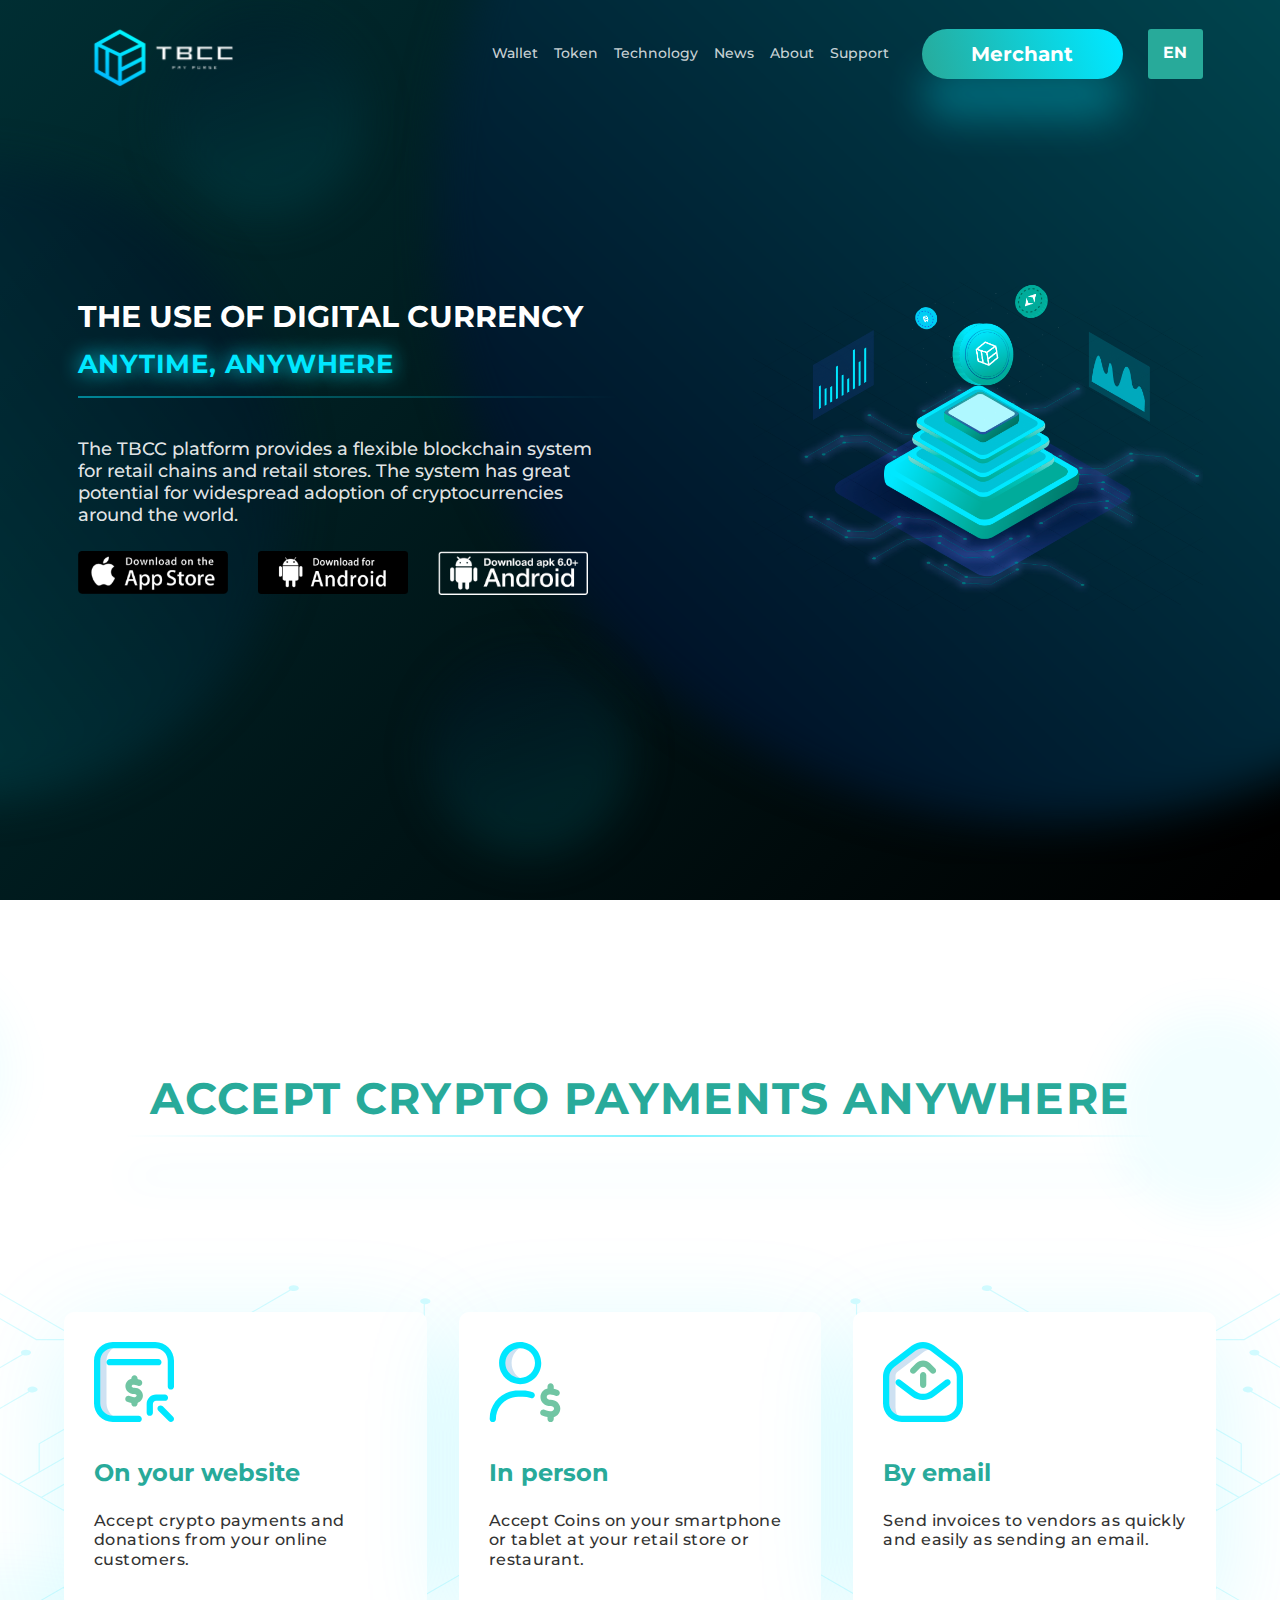
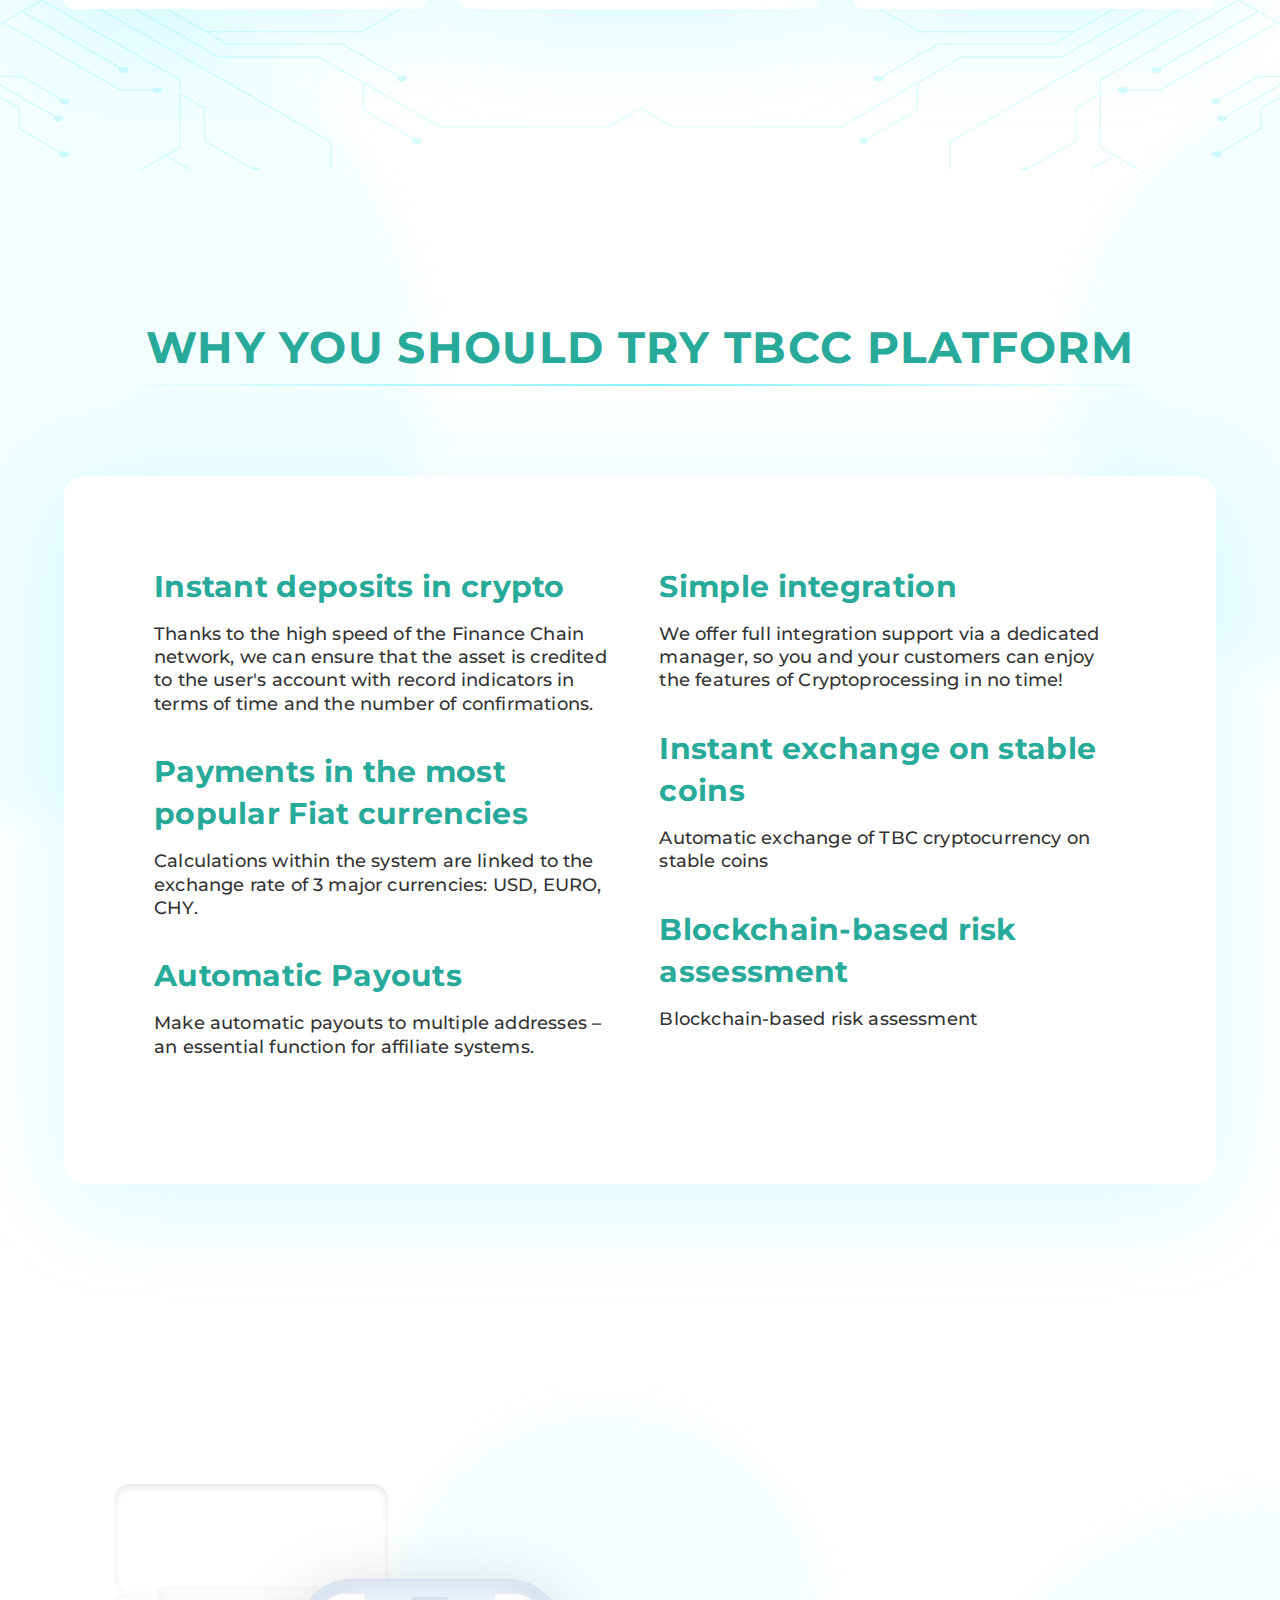
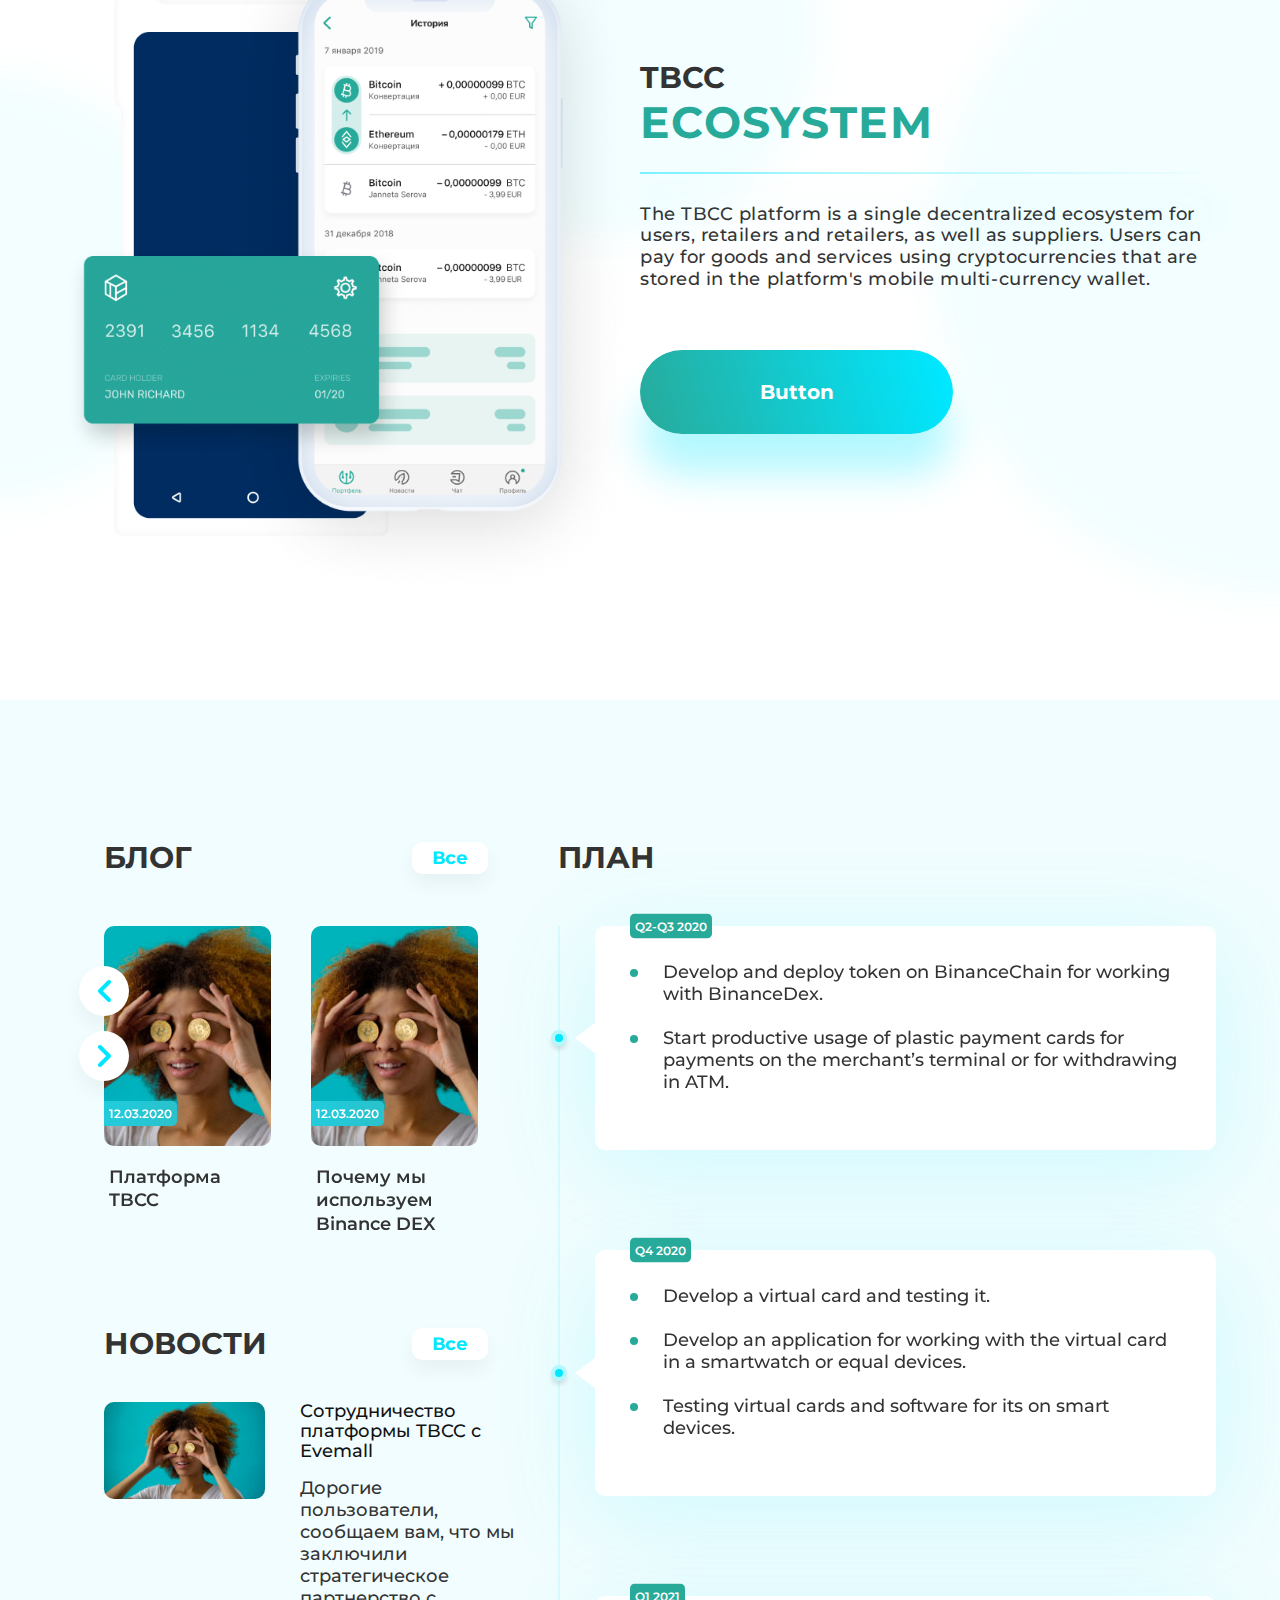
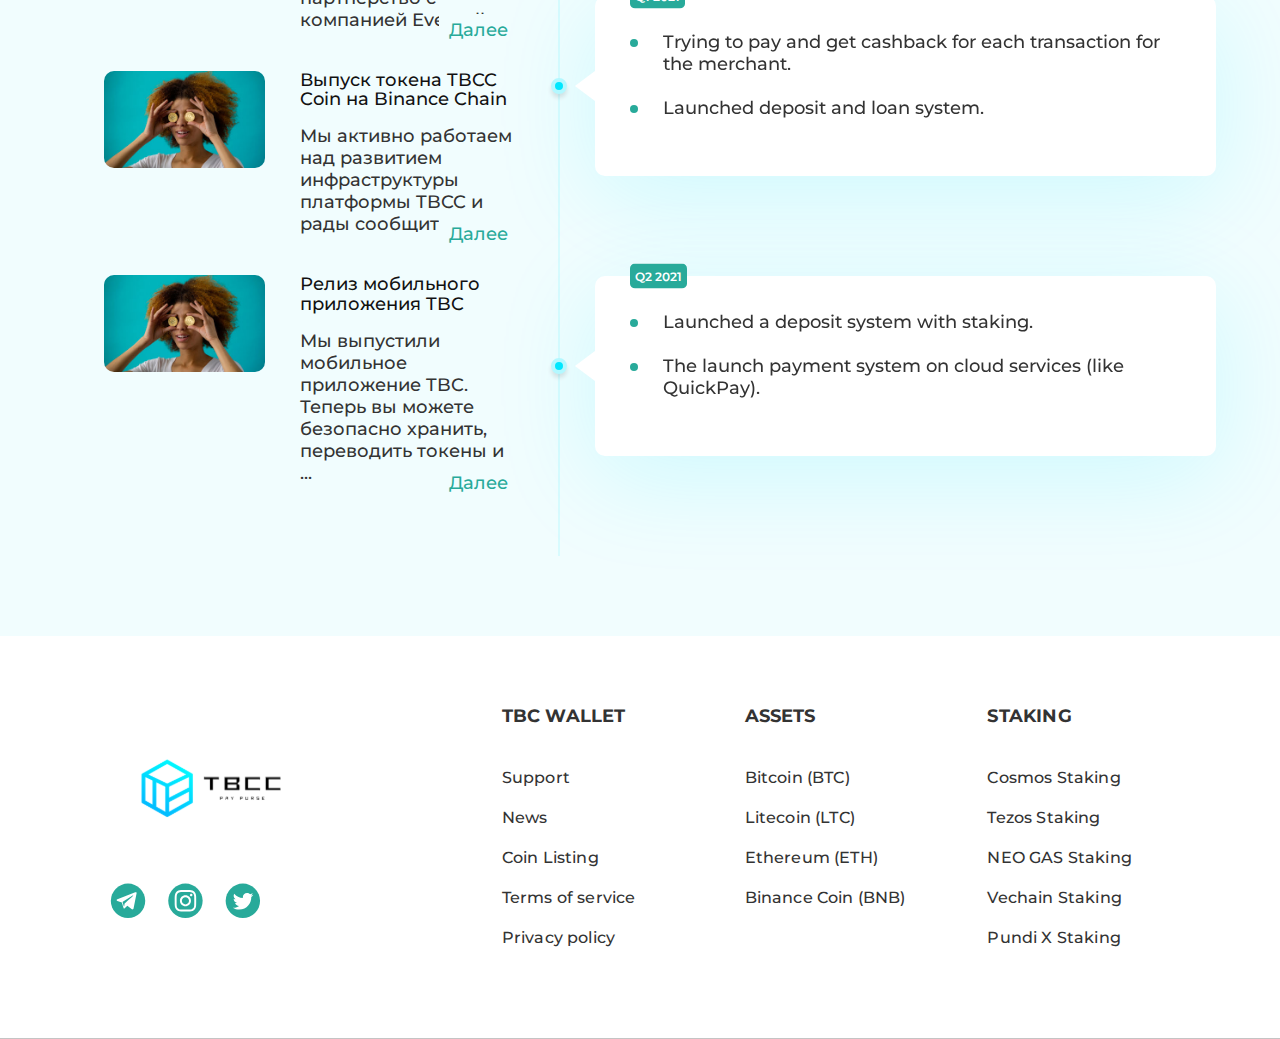
==== index.html @ 56cf1f81 "st" ====
<!DOCTYPE html>
<html lang="en">
  <head>
    <meta charset="utf-8">
    <meta name="viewport" content="width=device-width, initial-scale=1, user-scalable=no, shrink-to-fit=no">
<!--    <link rel="shortcut icon" type="image/x-icon" sizes="256x256" href="favicon.png"/>-->
    <link rel="stylesheet" href="css/bootstrap.min.css">
    <link rel="stylesheet" href="css/aos.css">
    <link rel="stylesheet" href="css/slick.css">
    <link rel="stylesheet" href="css/style.css">
    <title>Home</title>
  </head>
<body>
    <header class="container-fluid">
        <nav class="navbar navbar-expand-lg navbar-light m-navbar">
            <a class="navbar-brand logo" href="#">
                <img src="img/logo.svg" alt="">
            </a>
            <div class="header-col">
                <button class="navbar-toggler" type="button" data-toggle="collapse" data-target="#navbarNavDropdown" aria-controls="navbarNavDropdown" aria-expanded="false" aria-label="Toggle navigation">
                    <img src="img/menu-icon.svg" alt="">
                </button>
                <a class="mobile-logo" href="#">
                    <img src="img/logo-mobile.svg" alt="">
                </a>
                <div class="collapse navbar-collapse" id="navbarNavDropdown">
                    <div class="menu-mobile-head">
                        <button class="navbar-toggler" type="button" data-toggle="collapse" data-target="#navbarNavDropdown" aria-controls="navbarNavDropdown" aria-expanded="false" aria-label="Toggle navigation">
                            <img src="img/menu-close.svg" alt="">
                        </button>
                    </div>
                    <ul class="navbar-nav">
                        <li class="nav-item">
                            <a class="nav-link" href="#">
                                Wallet
                            </a>
                        </li>
                        <li class="nav-item">
                            <a class="nav-link" href="coin.html">
                                Token
                            </a>
                        </li>
                        <li class="nav-item">
                            <a class="nav-link" href="#">
                                Technology
                            </a>
                        </li>
                        <li class="nav-item">
                            <a class="nav-link" href="news.html">
                                News
                            </a>
                        </li>
                        <li class="nav-item">
                            <a class="nav-link" href="team.html">
                                About
                            </a>
                        </li>
                        <li class="nav-item">
                            <a class="nav-link" href="#">
                                Support
                            </a>
                        </li>
                    </ul>
                    <div class="button-menu-box">
                        <a href="https://docs.google.com/forms/d/e/1FAIpQLSck5hNFGX-iEBGzmj7PEc581fiKP5033GSXuIgj3AItKtLemg/viewform" class="btn-primary mini">Merchant</a>
                        <select name="lang" class="lang-select">
                            <option value="EN">EN</option>
                            <option value="RU">RU</option>
                        </select>
                    </div>
                </div>
                <a href="https://docs.google.com/forms/d/e/1FAIpQLSck5hNFGX-iEBGzmj7PEc581fiKP5033GSXuIgj3AItKtLemg/viewform" class="btn-primary mini">Merchant</a>
                <select name="lang" class="lang-select">
                    <option value="EN">EN</option>
                    <option value="RU">RU</option>
                </select>
            </div>
        </nav>
    </header>

    <div class="container-fluid main-bg">
        <section class="main-page">
            <div class="text-block">
                <h1>THE USE OF DIGITAL CURRENCY</h1>
                <h2>ANYTIME, ANYWHERE</h2>
                <p>
                    The TBCC platform provides a flexible blockchain system for retail chains and retail stores. The system has great potential for widespread adoption of cryptocurrencies around the world.
                </p>
                <div class="link-box">
                    <a href="#">
                        <img src="img/ios.png" alt="">
                    </a>
                    <a href="#">
                        <img src="img/android.png" alt="">
                    </a>
                    <a href="#">
                        <img src="img/android6.png" alt="">
                    </a>
                </div>
            </div>
            <div class="img-block">
                <img src="img/main-img.png" alt="">
            </div>
        </section>
    </div>
    <div class="container-fluid advantages-block">
        <div class="advantages-content">
            <h2>Accept crypto payments anywhere</h2>
<!--            <h3>платежная экосистема в своем роде</h3>-->
            <div class="advantages-box carousel">
                <div class="advantages-item">
                    <div class="img">
                        <img src="img/ad1.svg" alt="">
                    </div>
                    <div class="text">
                        <h4>On your website</h4>
                        <p>
                            Accept crypto payments and donations from your online customers.
                        </p>
                    </div>
                </div>
                <div class="advantages-item">
                    <div class="img">
                        <img src="img/ad2.svg" alt="">
                    </div>
                    <div class="text">
                        <h4>In person</h4>
                        <p>
                            Accept Coins on your smartphone or tablet at your retail store or restaurant.
                        </p>
                    </div>
                </div>
                <div class="advantages-item">
                    <div class="img">
                        <img src="img/ad3.svg" alt="">
                    </div>
                    <div class="text">
                        <h4>By email</h4>
                        <p>
                            Send invoices to vendors as quickly and easily as sending an email.
                        </p>
                    </div>
                </div>
            </div>
            <h2>Why you should try TBCC PLATFORM</h2>
<!--            <h3>A licensed and security audited solution with a leading position in crypto payments for iGaming</h3>-->
            <div class="adv-ul">
                <div class="column">
                    <div class="adv-li">
                        Instant deposits in crypto
                        <span>
                            Thanks to the high speed of the Finance Chain network, we can ensure that the asset is credited to the user's account with record indicators in terms of time and the number of confirmations.
                        </span>
                    </div>
                    <div class="adv-li">
                        Payments in the most popular Fiat currencies
                        <span>
                            Calculations within the system are linked to the exchange rate of 3 major currencies: USD, EURO, CHY.
                        </span>
                    </div>
                    <div class="adv-li">
                        Automatic Payouts
                        <span>
                            Make automatic payouts to multiple addresses – an essential function for affiliate systems.
                        </span>
                    </div>
                </div>
                <div class="column">
                    <div class="adv-li">
                        Simple integration
                        <span>
                            We offer full integration support via a dedicated manager, so you and your customers can enjoy the features of Cryptoprocessing in no time!
                        </span>
                    </div>
                    <div class="adv-li">
                        Instant exchange on stable coins
                        <span>
                            Automatic exchange of TBC cryptocurrency on stable coins
                        </span>
                    </div>
                    <div class="adv-li">
                        Blockchain-based risk assessment
                        <span>
                            Blockchain-based risk assessment
                        </span>
                    </div>
                </div>
            </div>
<!--            <div class="faq">-->
<!--                <h2 class="caption">-->
<!--                    Преимущества <span> наших решений</span>-->
<!--                </h2>-->
<!--                <div class="faq-accordion accordion md-accordion" id="accordionEx1" role="tablist" aria-multiselectable="true">-->
<!--                    <div class="card faq-card">-->
<!--                        <div class="card-header faq-card-header" role="tab" id="headingTwo1">-->
<!--                            <a class="collapsed" data-toggle="collapse" data-parent="#accordionEx1" href="#collapseTwo1"-->
<!--                               aria-expanded="false" aria-controls="collapseTwo1">-->
<!--                                <h5 class="mb-0 question">-->
<!--                                    Низкая стоимость транзакций-->
<!--                                    <img src="img/arrow.svg" alt="">-->
<!--                                </h5>-->
<!--                            </a>-->
<!--                        </div>-->
<!--                        <div id="collapseTwo1" class="collapse" role="tabpanel" aria-labelledby="headingTwo1"-->
<!--                             data-parent="#accordionEx1">-->
<!--                            <div class="card-body faq-card-body">-->
<!--                                You can apply for a loan using the feedback form on the website, or by writing to the mail-->
<!--                            </div>-->
<!--                        </div>-->
<!--                    </div>-->
<!--                    <div class="card faq-card">-->
<!--                        <div class="card-header faq-card-header" role="tab" id="headingTwo2">-->
<!--                            <a class="collapsed" data-toggle="collapse" data-parent="#accordionEx1" href="#collapseTwo21"-->
<!--                               aria-expanded="false" aria-controls="collapseTwo21">-->
<!--                                <h5 class="mb-0 question">-->
<!--                                    Используется единый адрес для транзакий-->
<!--                                    <img src="img/arrow.svg" alt="">-->
<!--                                </h5>-->
<!--                            </a>-->
<!--                        </div>-->
<!--                        <div id="collapseTwo21" class="collapse" role="tabpanel" aria-labelledby="headingTwo21"-->
<!--                             data-parent="#accordionEx1">-->
<!--                            <div class="card-body faq-card-body">-->
<!--                                The initial processing time may take from 3-7 business days.-->
<!--                                After initial approval of the application, Product Platform-->
<!--                                specialists contact the borrower to clarify detailed information.-->
<!--                            </div>-->
<!--                        </div>-->
<!--                    </div>-->
<!--                    <div class="card faq-card">-->
<!--                        <div class="card-header faq-card-header" role="tab" id="headingThree31">-->
<!--                            <a class="collapsed" data-toggle="collapse" data-parent="#accordionEx1" href="#collapseThree318"-->
<!--                               aria-expanded="false" aria-controls="collapseThree31">-->
<!--                                <h5 class="mb-0 question">-->
<!--                                    Одна транзакция для хеджирования с минимальной комиссией-->
<!--                                    <img src="img/arrow.svg" alt="">-->
<!--                                </h5>-->
<!--                            </a>-->
<!--                        </div>-->
<!--                        <div id="collapseThree318" class="collapse" role="tabpanel" aria-labelledby="headingThree31"-->
<!--                             data-parent="#accordionEx1">-->
<!--                            <div class="card-body faq-card-body">-->
<!--                                In each case, we approach it individually, depending on-->
<!--                                the estimated amount of the loan, as well as other-->
<!--                                circumstances of the borrower's activity.-->
<!--                            </div>-->
<!--                        </div>-->
<!--                    </div>-->
<!--                    <div class="card faq-card">-->
<!--                        <div class="card-header faq-card-header" role="tab" id="headingThree32">-->
<!--                            <a class="collapsed" data-toggle="collapse" data-parent="#accordionEx1" href="#collapseThree31"-->
<!--                               aria-expanded="false" aria-controls="collapseThree31">-->
<!--                                <h5 class="mb-0 question">-->
<!--                                    Использование stable coin-->
<!--                                    <img src="img/arrow.svg" alt="">-->
<!--                                </h5>-->
<!--                            </a>-->
<!--                        </div>-->
<!--                        <div id="collapseThree31" class="collapse" role="tabpanel" aria-labelledby="headingThree31"-->
<!--                             data-parent="#accordionEx1">-->
<!--                            <div class="card-body faq-card-body">-->
<!--                                At the moment, the possible terms of the loan are-->
<!--                                from 3 to 12 months. The bid may differ significantly in-->
<!--                                each specific situation. From 10 to 30% per annum.-->
<!--                            </div>-->
<!--                        </div>-->
<!--                    </div>-->
<!--                    <div class="card faq-card">-->
<!--                        <div class="card-header faq-card-header" role="tab" id="headingThree33">-->
<!--                            <a class="collapsed" data-toggle="collapse" data-parent="#accordionEx1" href="#collapseThree33"-->
<!--                               aria-expanded="false" aria-controls="collapseThree31">-->
<!--                                <h5 class="mb-0 question">-->
<!--                                    Отсутствие комиссий на ввод/вывод (кроме комиссии блокчейна)-->
<!--                                    <img src="img/arrow.svg" alt="">-->
<!--                                </h5>-->
<!--                            </a>-->
<!--                        </div>-->
<!--                        <div id="collapseThree33" class="collapse" role="tabpanel" aria-labelledby="headingThree31"-->
<!--                             data-parent="#accordionEx1">-->
<!--                            <div class="card-body faq-card-body">-->
<!--                                Crypto funds are transferred under the loan agreement,-->
<!--                                in accordance with the current legislation. The mechanism-->
<!--                                for paying interest and the principal loan corresponds to-->
<!--                                the existing rules for paying the loan under the agreement.-->
<!--                            </div>-->
<!--                        </div>-->
<!--                    </div>-->
<!--                </div>-->
<!--            </div>-->
            <div class="two-block">
                <div class="column">
                    <div class="img-desktop">
                        <img src="img/phone.png" alt="">
                    </div>
                </div>
                <div class="column">
                    <h3>TBCC</h3>
                    <h2>ecosystem</h2>
                    <div class="img-mobile">
                        <img src="img/phone.png" alt="">
                    </div>
                    <p>The TBCC platform is a single decentralized ecosystem for users, retailers and retailers, as well as suppliers. Users can pay for goods and services using cryptocurrencies that are stored in the platform's mobile multi-currency wallet.</p>
                    <a href="#" class="btn-primary">Button</a>
                </div>
            </div>
        </div>
    </div>
    <div class="container-fluid color-bg">
        <div class="content">
            <div class="changing-block">
                <div class="blog-main-block">
                    <div class="button-box">
                        <h3>Блог</h3>
                        <a href="#" class="btn-mm">Все</a>
                    </div>
                    <div class="post-carousel-wrap">
                        <div class="post-nav-box carousel-nav-box">
                            <div class="carousel-nav__button post-button-prev">
                                <img src="img/arrow-left.svg" alt="">
                            </div>
                            <div class="carousel-nav__button post-button-next">
                                <img src="img/arrow-right.svg" alt="">
                            </div>
                        </div>
                        <div class="post-carousel">
                            <a href="article/article1.html" class="post-carousel-item">
                                <div class="post-item">
                                    <div class="shild">
                                        12.03.2020
                                    </div>
                                    <img src="img/img.jpg" alt="">
                                </div>
                                <p>Платформа TBCC</p>
                            </a>
                            <a href="article/article2.html" class="post-carousel-item">
                                <div class="post-item">
                                    <div class="shild">
                                        12.03.2020
                                    </div>
                                    <img src="img/img.jpg" alt="">
                                </div>
                                <p>Почему мы используем Binance DEX</p>
                            </a>
                        </div>
                    </div>
                </div>
                <div class="button-box">
                    <h3>Новости</h3>
                    <a href="#" class="btn-mm">Все</a>
                </div>
                <div class="news-main-block">
                    <div class="news__item">
                        <a href="article/news1.html" class="post-item">
                            <img src="img/img.jpg" alt="">
                        </a>
                        <div class="desc">
                            <div class="news-name">
                                Сотрудничество платформы TBCC с Evemall
                            </div>
                            <p>
                                Дорогие пользователи, сообщаем вам, что мы заключили стратегическое партнерство с компанией Evemall.          </p>
                        </div>
                        <a href="article/news1.html" class="link-text">Далее</a>
                    </div>
                    <div class="news__item">
                        <a href="article/news2.html" class="post-item">
                            <img src="img/img.jpg" alt="">
                        </a>
                        <div class="desc">
                            <div class="news-name">
                                Выпуск токена TBCC Coin на Binance Chain
                            </div>
                            <p>
                                Мы активно работаем над развитием инфраструктуры платформы TBCC и рады сообщить вам...</p>
                        </div>
                        <a href="article/news2.html" class="link-text">Далее</a>
                    </div>
                    <div class="news__item">
                        <a href="article/news3.html" class="post-item">
                            <img src="img/img.jpg" alt="">
                        </a>
                        <div class="desc">
                            <div class="news-name">
                                Релиз мобильного приложения TBC
                            </div>
                            <p>
                                Мы выпустили мобильное приложение TBC. Теперь вы можете безопасно хранить, переводить токены и ...</p>
                        </div>
                        <a href="article/news3.html" class="link-text">Далее</a>
                    </div>
                </div>
            </div>
            <div class="plan-block">
                <h3>План</h3>
                <div class="plan-block-box">
                    <div class="plan-block__item">
                        <div class="shild">Q2-Q3 2020</div>
<!--                        <h5>Lorem</h5>-->
                        <ul class="plan-ul">
                            <li>Develop and deploy token on BinanceChain for working with BinanceDex.</li>
                            <li>Start productive usage of plastic payment cards for payments on the merchant’s terminal or for withdrawing in ATM.
                            </li>
                        </ul>
                    </div>
                    <div class="plan-block__item">
                        <div class="shild">Q4 2020</div>
<!--                        <h5>Lorem ipsum dolor sit amet, consectetur adipiscing elit. </h5>-->
                        <ul class="plan-ul">
                            <li>Develop a virtual card and testing it.</li>
                            <li>Develop an application for working with the virtual card in a smartwatch or equal devices.</li>
                            <li>Testing virtual cards and software for its on smart devices.</li>
                        </ul>
                    </div>
                    <div class="plan-block__item">
                        <div class="shild">Q1 2021</div>
<!--                        <h5>Lorem ipsum dolor sit amet, consectetur adipiscing elit. </h5>-->
                        <ul class="plan-ul">
                            <li>Trying to pay and get cashback for each transaction for the merchant.</li>
                            <li>Launched deposit and loan system.</li>
                        </ul>
                    </div>
                    <div class="plan-block__item">
                        <div class="shild">Q2 2021</div>
<!--                        <h5>Lorem ipsum dolor sit amet, consectetur adipiscing elit. </h5>-->
                        <ul class="plan-ul">
                            <li>Launched a deposit system with staking.</li>
                            <li>The launch payment system on cloud services (like QuickPay).</li>
                        </ul>
                    </div>
                </div>
            </div>
        </div>
    </div>

    <footer>
        <div class="footer-content">
            <div class="contacts-block">
                <a href="#" class="logo">
                    <img src="img/logo-footer.svg" alt="">
                </a>
                <div class="soc-box">
<!--                    <a href="#">-->
<!--                        <svg width="35" height="35" viewBox="0 0 35 35" fill="none" xmlns="http://www.w3.org/2000/svg">-->
<!--                            <rect y="0.589111" width="34.411" height="34.411" rx="17.2055" fill="#28AA9A"/>-->
<!--                            <path fill-rule="evenodd" clip-rule="evenodd" d="M22.5266 34.1604C20.8508 34.7054 19.0623 35.0001 17.2055 35.0001C15.3473 35.0001 13.5577 34.705 11.8809 34.1593C12.6555 34.2521 12.9417 33.7478 12.9417 33.3124C12.9417 33.1228 12.9385 32.7885 12.9342 32.3412C12.9291 31.8237 12.9227 31.155 12.9181 30.3844C8.13171 31.4249 7.12197 28.0762 7.12197 28.0762C6.34019 26.0876 5.21216 25.5582 5.21216 25.5582C3.64968 24.4895 5.33044 24.5112 5.33044 24.5112C7.05637 24.6329 7.96503 26.2857 7.96503 26.2857C9.50062 28.9168 11.9922 28.1571 12.9729 27.7158C13.1288 26.6032 13.574 25.8443 14.0655 25.414C10.2448 24.9794 6.22836 23.5029 6.22836 16.9054C6.22836 15.0254 6.89829 13.4889 7.99945 12.2847C7.82201 11.849 7.23165 10.0992 8.1672 7.72859C8.1672 7.72859 9.61246 7.26583 12.8987 9.49338C14.2719 9.11127 15.743 8.92102 17.2065 8.91325C18.6679 8.92075 20.1401 9.11127 21.5143 9.49338C24.7984 7.26583 26.2405 7.72859 26.2405 7.72859C27.1793 10.0992 26.5889 11.849 26.4115 12.2847C27.5148 13.4889 28.1804 15.0254 28.1804 16.9054C28.1804 23.519 24.1575 24.9751 20.325 25.4011C20.9423 25.9328 21.4928 26.9829 21.4928 28.5896C21.4928 30.1287 21.4832 31.4686 21.4769 32.3565C21.4737 32.7964 21.4713 33.1254 21.4713 33.3127C21.4713 33.7501 21.7506 34.2554 22.5266 34.1604Z" fill="white"/>-->
<!--                        </svg>-->
<!--                    </a>-->
<!--                    <a href="#">-->
<!--                        <svg width="35" height="35" viewBox="0 0 35 35" fill="none" xmlns="http://www.w3.org/2000/svg">-->
<!--                            <rect x="0.41095" y="0.589111" width="34" height="34.411" rx="17" fill="#28AA9A"/>-->
<!--                            <path d="M18.546 29.2647V18.8004H22.0166L22.5362 14.7223H18.546V12.1185C18.546 10.9378 18.87 10.1331 20.5431 10.1331L22.6768 10.1321V6.48474C22.3076 6.43522 21.0411 6.32422 19.5676 6.32422C16.4912 6.32422 14.3851 8.22464 14.3851 11.7149V14.7224H10.9056V18.8005H14.385V29.2649L18.546 29.2647Z" fill="white"/>-->
<!--                        </svg>-->
<!--                    </a>-->
<!--                    <a href="#">-->
<!--                        <svg width="35" height="35" viewBox="0 0 35 35" fill="none" xmlns="http://www.w3.org/2000/svg">-->
<!--                            <rect x="0.41095" y="0.589111" width="34.411" height="34.411" rx="17.2055" fill="#28AA9A"/>-->
<!--                            <path fill-rule="evenodd" clip-rule="evenodd" d="M28.6393 16.4447C28.9174 16.8415 29.0748 17.3104 29.0925 17.7947C29.0999 18.2687 28.9729 18.7352 28.7263 19.1401C28.4796 19.5451 28.1235 19.872 27.6989 20.083C27.7183 20.335 27.7183 20.5881 27.6989 20.84C27.6989 24.6941 23.2083 27.8255 17.6681 27.8255C12.1279 27.8255 7.63729 24.6941 7.63729 20.84C7.61792 20.5881 7.61792 20.335 7.63729 20.083C7.30636 19.9309 7.01245 19.7088 6.77592 19.4318C6.53939 19.1549 6.36591 18.8299 6.26748 18.4792C6.16906 18.1286 6.14806 17.7608 6.20593 17.4012C6.2638 17.0416 6.39916 16.699 6.60263 16.3969C6.8061 16.0949 7.07281 15.8407 7.38429 15.652C7.69576 15.4632 8.04455 15.3445 8.40647 15.304C8.7684 15.2634 9.13481 15.3021 9.48031 15.4173C9.82581 15.5324 10.1421 15.7213 10.4074 15.9709C12.3899 14.6263 14.7223 13.8907 17.1175 13.8546L18.3907 7.8843C18.405 7.81519 18.4329 7.7496 18.4727 7.69133C18.5126 7.63307 18.5636 7.58329 18.6228 7.54488C18.682 7.50647 18.7482 7.48019 18.8177 7.46758C18.8871 7.45496 18.9584 7.45625 19.0273 7.47137L23.2427 8.31444C23.4485 7.96076 23.7737 7.69204 24.1598 7.5565C24.546 7.42097 24.9678 7.4275 25.3495 7.57493C25.7313 7.72235 26.048 8.00102 26.2428 8.36091C26.4376 8.72079 26.4977 9.13833 26.4124 9.53857C26.3271 9.93881 26.102 10.2955 25.7774 10.5447C25.4528 10.7939 25.05 10.9192 24.6413 10.8982C24.2326 10.8772 23.8448 10.7112 23.5474 10.43C23.2501 10.1488 23.0628 9.77086 23.019 9.36398L19.337 8.58973L18.2187 13.9578C20.5848 14.0086 22.8855 14.7436 24.8428 16.0741C25.1924 15.7385 25.6317 15.5113 26.1076 15.4197C26.5835 15.3281 27.0757 15.3762 27.5249 15.558C27.9741 15.7399 28.3611 16.0478 28.6393 16.4447ZM21.5818 21.2334C22.5314 21.2334 23.3012 20.4636 23.3012 19.5139C23.3012 18.5643 22.5314 17.7945 21.5818 17.7945C20.6322 17.7945 19.8624 18.5643 19.8624 19.5139C19.8624 20.4636 20.6322 21.2334 21.5818 21.2334ZM15.3314 19.5139C15.3314 20.4636 14.5616 21.2334 13.6119 21.2334C12.6623 21.2334 11.8925 20.4636 11.8925 19.5139C11.8925 18.5643 12.6623 17.7945 13.6119 17.7945C14.5616 17.7945 15.3314 18.5643 15.3314 19.5139ZM17.6165 24.6562L17.6293 24.6563L17.6334 24.6562V24.6563C18.8598 24.6637 19.7666 24.389 20.3601 24.1198C20.659 23.9842 20.8797 23.8495 21.0222 23.7518C21.0935 23.7029 21.1452 23.6633 21.1772 23.6376C21.1933 23.6248 21.2044 23.6154 21.2106 23.61L21.2156 23.6056C21.4052 23.4326 21.6991 23.4454 21.8729 23.6345C22.047 23.824 22.0346 24.1188 21.8451 24.2929L21.8443 24.2936L21.8435 24.2944L21.8414 24.2963L21.8357 24.3014L21.8185 24.3164C21.8044 24.3286 21.785 24.3448 21.7604 24.3646C21.7112 24.4041 21.6408 24.4576 21.5493 24.5204C21.3663 24.6459 21.0983 24.8084 20.7449 24.9686C20.0407 25.2879 19.002 25.5962 17.6298 25.5882C16.2529 25.5978 15.2108 25.2888 14.505 24.9687C14.1516 24.8084 13.8836 24.6459 13.7006 24.5204C13.6091 24.4577 13.5387 24.4041 13.4895 24.3646C13.4649 24.3449 13.4455 24.3286 13.4314 24.3165L13.4142 24.3014L13.4085 24.2963L13.4064 24.2944L13.4056 24.2937L13.4048 24.293C13.2153 24.1188 13.2029 23.8241 13.377 23.6346C13.5507 23.4456 13.8442 23.4327 14.0338 23.6052L14.0343 23.6057L14.0393 23.6101C14.0455 23.6154 14.0567 23.6248 14.0727 23.6377C14.1048 23.6634 14.1564 23.703 14.2277 23.7518C14.3702 23.8496 14.5909 23.9843 14.8899 24.1199C15.4833 24.389 16.3901 24.6638 17.6165 24.6563V24.6562Z" fill="white"/>-->
<!--                        </svg>-->
<!--                    </a>-->
                    <a href="https://t.me/tbsswallet">
                        <svg width="36" height="35" viewBox="0 0 36 35" fill="none" xmlns="http://www.w3.org/2000/svg">
                            <rect x="0.82196" y="0.589111" width="34.411" height="34.411" rx="17.2055" fill="#28AA9A"/>
                            <path fill-rule="evenodd" clip-rule="evenodd" d="M21.8524 26.3144C23.055 26.8406 23.506 25.7382 23.506 25.7382L26.6879 9.75366C26.6628 8.67633 25.2097 9.32774 25.2097 9.32774L7.39618 16.3178C7.39618 16.3178 6.54434 16.6185 6.6195 17.1446C6.69467 17.6708 7.37113 17.9213 7.37113 17.9213L11.8558 19.4246C11.8558 19.4246 13.2087 23.8591 13.4843 24.711C13.7349 25.5378 13.9604 25.5628 13.9604 25.5628C14.2109 25.663 14.4364 25.4877 14.4364 25.4877L17.3427 22.857L21.8524 26.3144ZM22.6291 12.5847C22.6291 12.5847 23.2555 12.2088 23.2304 12.5847C23.2304 12.5847 23.3306 12.6348 23.0049 12.9855C22.7043 13.2862 15.6139 19.6499 14.6619 20.5018C14.5867 20.5519 14.5366 20.627 14.5366 20.7273L14.261 23.0823C14.2109 23.3329 13.8852 23.3579 13.8101 23.1325L12.6325 19.2741C12.5824 19.1238 12.6325 18.9484 12.7828 18.8482L22.6291 12.5847Z" fill="white"/>
                        </svg>
                    </a>
                    <a href="https://www.instagram.com/TBCC_Wallet/">
                        <svg width="35" height="35" viewBox="0 0 35 35" fill="none" xmlns="http://www.w3.org/2000/svg">
                            <rect x="0.23288" y="0.589111" width="34.411" height="34.411" rx="17.2055" fill="#28AA9A"/>
                            <path d="M13.8549 17.7947C13.8549 15.8151 15.4592 14.2099 17.4388 14.2099C19.4184 14.2099 21.0235 15.8151 21.0235 17.7947C21.0235 19.7743 19.4184 21.3794 17.4388 21.3794C15.4592 21.3794 13.8549 19.7743 13.8549 17.7947ZM11.917 17.7947C11.917 20.8444 14.3891 23.3164 17.4388 23.3164C20.4885 23.3164 22.9605 20.8444 22.9605 17.7947C22.9605 14.745 20.4885 12.2729 17.4388 12.2729C14.3891 12.2729 11.917 14.745 11.917 17.7947ZM21.8887 12.054C21.8886 12.3092 21.9642 12.5587 22.1059 12.771C22.2476 12.9833 22.4491 13.1487 22.6848 13.2465C22.9206 13.3443 23.18 13.3699 23.4304 13.3202C23.6807 13.2705 23.9107 13.1477 24.0912 12.9673C24.2718 12.7869 24.3948 12.5571 24.4447 12.3068C24.4945 12.0565 24.4691 11.797 24.3715 11.5612C24.2739 11.3253 24.1086 11.1237 23.8965 10.9819C23.6843 10.84 23.4349 10.7642 23.1797 10.7641H23.1791C22.837 10.7643 22.509 10.9002 22.267 11.142C22.0251 11.3839 21.889 11.7119 21.8887 12.054ZM13.0944 26.5477C12.046 26.5 11.4761 26.3253 11.0975 26.1778C10.5954 25.9823 10.2372 25.7495 9.86055 25.3734C9.48392 24.9973 9.25079 24.6395 9.05619 24.1374C8.90857 23.7589 8.73393 23.1889 8.68627 22.1404C8.63414 21.0069 8.62373 20.6665 8.62373 17.7948C8.62373 14.9231 8.635 14.5835 8.68627 13.4491C8.73402 12.4007 8.90995 11.8318 9.05619 11.4521C9.25165 10.9501 9.48444 10.5919 9.86055 10.2152C10.2367 9.83861 10.5945 9.60548 11.0975 9.41088C11.476 9.26326 12.046 9.08863 13.0944 9.04097C14.2279 8.98883 14.5684 8.97842 17.4388 8.97842C20.3092 8.97842 20.65 8.98969 21.7845 9.04097C22.8329 9.08871 23.4018 9.26464 23.7814 9.41088C24.2835 9.60548 24.6417 9.83913 25.0183 10.2152C25.3949 10.5914 25.6272 10.9501 25.8227 11.4521C25.9703 11.8307 26.1449 12.4007 26.1926 13.4491C26.2447 14.5835 26.2551 14.9231 26.2551 17.7948C26.2551 20.6665 26.2447 21.006 26.1926 22.1404C26.1448 23.1889 25.9694 23.7587 25.8227 24.1374C25.6272 24.6395 25.3944 24.9977 25.0183 25.3734C24.6422 25.7492 24.2835 25.9823 23.7814 26.1778C23.4029 26.3254 22.8329 26.5001 21.7845 26.5477C20.651 26.5998 20.3105 26.6103 17.4388 26.6103C14.5671 26.6103 14.2276 26.5998 13.0944 26.5477ZM13.0054 7.10638C11.8606 7.15852 11.0784 7.34003 10.3952 7.60586C9.68772 7.88037 9.0888 8.24865 8.4903 8.8462C7.89181 9.44375 7.52447 10.0436 7.24996 10.7511C6.98414 11.4347 6.80262 12.2165 6.75049 13.3613C6.69749 14.5078 6.68536 14.8744 6.68536 17.7947C6.68536 20.715 6.69749 21.0815 6.75049 22.2281C6.80262 23.373 6.98414 24.1547 7.24996 24.8383C7.52447 25.5453 7.8919 26.1459 8.4903 26.7432C9.08871 27.3405 9.68772 27.7082 10.3952 27.9835C11.0796 28.2493 11.8606 28.4309 13.0054 28.483C14.1525 28.5351 14.5185 28.5481 17.4388 28.5481C20.3591 28.5481 20.7256 28.536 21.8722 28.483C23.0171 28.4309 23.7988 28.2493 24.4824 27.9835C25.1894 27.7082 25.7888 27.3407 26.3873 26.7432C26.9858 26.1456 27.3523 25.5453 27.6276 24.8383C27.8934 24.1547 28.0758 23.3729 28.1271 22.2281C28.1792 21.0807 28.1914 20.715 28.1914 17.7947C28.1914 14.8744 28.1792 14.5078 28.1271 13.3613C28.075 12.2164 27.8934 11.4342 27.6276 10.7511C27.3523 10.044 26.9848 9.44469 26.3873 8.8462C25.7897 8.24771 25.1894 7.88037 24.4832 7.60586C23.7988 7.34003 23.017 7.15765 21.8731 7.10638C20.7265 7.05425 20.3599 7.04126 17.4396 7.04126C14.5194 7.04126 14.1525 7.05339 13.0054 7.10638Z" fill="white"/>
                        </svg>
                    </a>
                    <a href="https://twitter.com/TbccW">
                        <svg width="36" height="35" viewBox="0 0 36 35" fill="none" xmlns="http://www.w3.org/2000/svg">
                            <rect x="0.64386" y="0.589111" width="34.411" height="34.411" rx="17.2055" fill="#28AA9A"/>
                            <path d="M26.2818 14.0756C26.2818 14.2638 26.2818 14.452 26.2818 14.6133C26.2818 20.1782 22.0342 26.6034 14.2917 26.6034C11.8991 26.6034 9.69465 25.9044 7.81281 24.7215C8.13541 24.7484 8.48489 24.7753 8.8075 24.7753C10.77 24.7753 12.5981 24.1032 14.0498 22.9741C12.1948 22.9472 10.6356 21.7106 10.1248 20.0438C10.3936 20.0976 10.6356 20.1244 10.9313 20.1244C11.3077 20.1244 11.684 20.0707 12.0335 19.9631C10.0979 19.5868 8.6462 17.8931 8.6462 15.85C8.6462 15.8231 8.6462 15.8231 8.6462 15.7962C9.21075 16.1188 9.85596 16.307 10.5549 16.3339C9.42582 15.5811 8.67308 14.2907 8.67308 12.8121C8.67308 12.0325 8.88815 11.3066 9.23763 10.6883C11.3077 13.2423 14.4262 14.909 17.921 15.0972C17.8404 14.8015 17.8135 14.452 17.8135 14.1294C17.8135 11.7905 19.6953 9.90869 22.0342 9.90869C23.244 9.90869 24.3462 10.4195 25.0989 11.226C26.0667 11.0378 26.9539 10.6883 27.7873 10.2044C27.4647 11.1991 26.7926 12.0056 25.9323 12.5433C26.7926 12.4357 27.5991 12.2207 28.3518 11.8712C27.8142 12.7315 27.1152 13.4842 26.2818 14.0756Z" fill="white"/>
                        </svg>
                    </a>
                </div>
            </div>
            <div class="footer-nav">
                <div class="footer-nav-item">
                    <p class="footer-nav-caption">TBC  WALLET</p>
                    <a href="#">Support</a>
                    <a href="#">News</a>
                    <a href="#">Coin Listing</a>
                    <a href="#">Terms of service</a>
                    <a href="#">Privacy policy</a>
                </div>
                <div class="footer-nav-item">
                    <p class="footer-nav-caption">ASSETS</p>
                    <a href="#">Bitcoin (BTC) </a>
                    <a href="#">Litecoin (LTC)</a>
                    <a href="#">Ethereum (ETH)</a>
                    <a href="#">Binance Coin (BNB)</a>
                </div>
                <div class="footer-nav-item">
                    <p class="footer-nav-caption">STAKING</p>
                    <a href="#">Cosmos Staking</a>
                    <a href="#">Tezos Staking</a>
                    <a href="#">NEO GAS Staking</a>
                    <a href="#">Vechain Staking</a>
                    <a href="#">Pundi X Staking</a>
                </div>
            </div>
        </div>
        <div class="footer-divider"></div>
    </footer>


    <script src="js/jquery.min.js"></script>
    <script src="js/bootstrap.min.js"></script>
    <script src="js/slick.min.js"></script>
    <script src="js/scripts.js"></script>
  </body>
</html>
---- css/style.css ----
@import url("https://fonts.googleapis.com/css2?family=Montserrat:wght@400;500;600;700&display=swap");
/*reset css*/
html, body, div, span, applet, object, iframe,
h1, h2, h3, h4, h5, h6, p, blockquote, pre,
a, abbr, acronym, address, big, cite, code,
del, dfn, em, img, ins, kbd, q, s, samp,
small, strike, strong, sub, sup, tt, var,
b, u, i, center,
dl, dt, dd, ol, ul, li,
fieldset, form, label, legend,
table, caption, tbody, tfoot, thead, tr, th, td,
article, aside, canvas, details, embed,
figure, figcaption, footer, header, hgroup,
menu, nav, output, ruby, section, summary,
time, mark, audio, video {
  margin: 0;
  padding: 0;
  border: 0;
  font-size: 100%;
  font-family: inherit;
  vertical-align: baseline; }

/* HTML5 display-role reset for older browsers */
article, aside, details, figcaption, figure,
footer, header, hgroup, menu, nav, section {
  display: block; }

html, body {
  width: 100vw; }

a {
  text-decoration: none;
  -webkit-transition: all 0.5s ease;
  -o-transition: all 0.5s ease;
  transition: all 0.5s ease; }
  a:hover {
    text-decoration: none; }

body {
  font-family: "Montserrat", sans-serif;
  font-style: normal;
  font-weight: normal;
  font-size: 16px;
  line-height: 1.6;
  color: #111111;
  background-color: white;
  overflow-x: hidden; }

header {
  width: 100%;
  padding: 35px 0;
  display: -webkit-box;
  display: -ms-flexbox;
  display: flex;
  -webkit-box-pack: center;
  -ms-flex-pack: center;
  justify-content: center;
  -webkit-box-align: center;
  -ms-flex-align: center;
  align-items: center;
  padding-top: 20px;
  -webkit-box-sizing: border-box;
  box-sizing: border-box;
  position: absolute;
  top: 0;
  left: 0;
  background-color: transparent;
  z-index: 10; }
  header.bg-gradient {
    background: -o-linear-gradient(226.06deg, #004850 27.3%, #001329 84.1%);
    background: linear-gradient(223.94deg, #004850 27.3%, #001329 84.1%);
    padding: 15px 0; }
  header .btn-primary.mini {
    margin-left: 25px; }

h1 {
  font-family: 'Montserrat', sans-serif;
  font-style: normal;
  font-weight: bold;
  font-size: 30px;
  line-height: 37px;
  display: -webkit-box;
  display: -ms-flexbox;
  display: flex;
  -webkit-box-align: center;
  -ms-flex-align: center;
  align-items: center;
  text-transform: uppercase;
  color: #FFFFFF;
  margin-bottom: 15px; }

h2 {
  font-family: 'Montserrat', sans-serif;
  font-style: normal;
  font-weight: 500;
  font-size: 26px;
  line-height: 1.2;
  display: -webkit-box;
  display: -ms-flexbox;
  display: flex;
  -webkit-box-align: center;
  -ms-flex-align: center;
  align-items: center;
  letter-spacing: 0.03em;
  color: rgba(51, 51, 51, 0.8); }

h3 {
  font-family: 'Montserrat', sans-serif;
  font-style: normal;
  font-weight: bold;
  font-size: 30px;
  line-height: 1.2;
  text-align: center;
  text-transform: uppercase;
  color: #333333; }

section {
  width: 90%;
  max-width: 1680px;
  margin: auto;
  position: relative; }

p {
  font-family: 'Montserrat', sans-serif;
  font-style: normal;
  font-weight: 500;
  font-size: 18px;
  line-height: 1.5;
  color: #666666;
  margin-bottom: 10px; }

.m-navbar {
  max-width: 1680px;
  margin: auto;
  width: 90%;
  display: -webkit-box;
  display: -ms-flexbox;
  display: flex;
  -webkit-box-pack: justify;
  -ms-flex-pack: justify;
  justify-content: space-between;
  -webkit-box-align: center;
  -ms-flex-align: center;
  align-items: center;
  padding: 0; }
  .m-navbar .navbar-collapse {
    -webkit-box-flex: inherit;
    -ms-flex-positive: inherit;
    flex-grow: inherit; }
  .m-navbar .nav-item {
    margin-left: 20px; }
    .m-navbar .nav-item .nav-link {
      font-family: 'Montserrat', sans-serif;
      font-style: normal;
      font-weight: 500;
      font-size: 18px;
      line-height: 1.4;
      display: -webkit-box;
      display: -ms-flexbox;
      display: flex;
      -webkit-box-align: center;
      -ms-flex-align: center;
      align-items: center;
      color: rgba(255, 255, 255, 0.8); }
      .m-navbar .nav-item .nav-link:hover {
        color: #00C6DB; }
  .m-navbar .navbar-toggler, .m-navbar .navbar-toggler:focus, .m-navbar .navbar-toggler:hover {
    border: none;
    outline: none;
    -webkit-box-shadow: none;
    box-shadow: none; }
  .m-navbar .mobile-logo {
    display: none; }
  .m-navbar .lang-select {
    margin-left: 25px;
    min-width: 40px;
    min-height: 30px;
    padding: 5px 15px;
    -webkit-box-sizing: border-box;
    box-sizing: border-box;
    background: #28AA9A;
    border-radius: 3px;
    font-family: 'Montserrat', sans-serif;
    font-style: normal;
    font-weight: bold;
    font-size: 16px;
    line-height: 1.4;
    display: -webkit-box;
    display: -ms-flexbox;
    display: flex;
    -webkit-box-align: center;
    -ms-flex-align: center;
    align-items: center;
    color: #FFFFFF;
    outline: none;
    border: none;
    -webkit-box-shadow: none;
    box-shadow: none;
    cursor: pointer;
    -webkit-appearance: none;
    -moz-appearance: none;
    appearance: none; }
    .m-navbar .lang-select:focus {
      outline: none;
      border: none;
      -webkit-box-shadow: none;
      box-shadow: none; }

.header-col {
  display: -webkit-box;
  display: -ms-flexbox;
  display: flex;
  margin-bottom: 17px; }

.main-bg {
  background-image: url("../img/bg.svg");
  background-repeat: no-repeat;
  background-size: cover;
  background-position: center;
  width: 100%;
  height: 100vh;
  overflow: hidden; }

.main-page {
  height: 100%;
  display: -webkit-box;
  display: -ms-flexbox;
  display: flex;
  -webkit-box-pack: justify;
  -ms-flex-pack: justify;
  justify-content: space-between;
  -webkit-box-align: center;
  -ms-flex-align: center;
  align-items: center; }
  .main-page .text-block {
    width: 48%;
    margin: 150px 0; }
    .main-page .text-block h2 {
      font-family: 'Montserrat', sans-serif;
      font-style: normal;
      font-weight: bold;
      font-size: 42px;
      line-height: 1.1;
      display: -webkit-box;
      display: -ms-flexbox;
      display: flex;
      -webkit-box-align: center;
      -ms-flex-align: center;
      align-items: center;
      text-transform: uppercase;
      color: #00E7FF;
      text-shadow: 0px 0px 20px #00E7FF;
      padding-bottom: 20px;
      position: relative;
      margin-bottom: 40px;
      white-space: nowrap; }
      .main-page .text-block h2:after {
        content: '';
        position: absolute;
        bottom: 0;
        left: 0;
        width: 100%;
        height: 2px;
        background: -o-linear-gradient(left, rgba(0, 231, 255, 0.5) 0%, rgba(0, 231, 255, 0) 100%);
        background: -webkit-gradient(linear, left top, right top, from(rgba(0, 231, 255, 0.5)), to(rgba(0, 231, 255, 0)));
        background: linear-gradient(90deg, rgba(0, 231, 255, 0.5) 0%, rgba(0, 231, 255, 0) 100%); }
    .main-page .text-block p {
      font-family: 'Montserrat', sans-serif;
      font-style: normal;
      font-weight: 500;
      font-size: 18px;
      line-height: 22px;
      color: rgba(255, 255, 255, 0.9);
      margin-bottom: 25px;
      max-width: 730px; }
  .main-page .img-block {
    width: 40%; }
    .main-page .img-block img {
      width: 100%; }
  .main-page .link-box {
    display: -webkit-box;
    display: -ms-flexbox;
    display: flex; }
    .main-page .link-box a {
      width: 30%;
      margin-right: 30px; }
      .main-page .link-box a img {
        width: 100%; }

.btn-primary {
  width: 313px;
  height: 84px;
  display: -webkit-box;
  display: -ms-flexbox;
  display: flex;
  -webkit-box-pack: center;
  -ms-flex-pack: center;
  justify-content: center;
  -webkit-box-align: center;
  -ms-flex-align: center;
  align-items: center;
  background: -o-linear-gradient(195.82deg, #00E7FF 4.9%, #28AA9A 100%);
  background: linear-gradient(254.18deg, #00E7FF 4.9%, #28AA9A 100%);
  -webkit-box-shadow: 0px 40px 40px rgba(0, 231, 255, 0.3);
  box-shadow: 0px 40px 40px rgba(0, 231, 255, 0.3);
  border-radius: 50px;
  font-family: 'Montserrat', sans-serif;
  font-style: normal;
  font-weight: bold;
  font-size: 20px;
  line-height: 24px;
  color: #FFFFFF;
  -webkit-transition: all 0.5s ease;
  -o-transition: all 0.5s ease;
  transition: all 0.5s ease; }
  .btn-primary.mini {
    width: 201px;
    height: 50px; }
  .btn-primary:hover {
    background: -o-linear-gradient(195.8deg, #00E7FF 4.9%, #28AA9A 100%);
    background: linear-gradient(254.2deg, #00E7FF 4.9%, #28AA9A 100%);
    -webkit-box-shadow: 0px 10px 40px rgba(0, 231, 255, 0.3);
    box-shadow: 0px 10px 40px rgba(0, 231, 255, 0.3); }
  .btn-primary:focus {
    background: -o-linear-gradient(14.12deg, #00E7FF 7.75%, #28AA9A 93.24%);
    background: linear-gradient(75.88deg, #00E7FF 7.75%, #28AA9A 93.24%);
    -webkit-box-shadow: 0px 0px 40px rgba(0, 231, 255, 0.3);
    box-shadow: 0px 0px 40px rgba(0, 231, 255, 0.3); }

.advantages-block {
  height: auto;
  width: 100%;
  background-image: url("../img/bg-land.svg");
  background-repeat: no-repeat;
  background-size: cover;
  background-position: center;
  display: -webkit-box;
  display: -ms-flexbox;
  display: flex;
  -webkit-box-align: center;
  -ms-flex-align: center;
  align-items: center;
  -webkit-box-sizing: border-box;
  box-sizing: border-box;
  padding: 280px 0 240px 0; }
  .advantages-block .advantages-content {
    margin: auto;
    width: 90%;
    max-width: 1680px;
    display: -webkit-box;
    display: -ms-flexbox;
    display: flex;
    -webkit-box-orient: vertical;
    -webkit-box-direction: normal;
    -ms-flex-direction: column;
    flex-direction: column;
    -webkit-box-pack: start;
    -ms-flex-pack: start;
    justify-content: flex-start;
    -webkit-box-align: center;
    -ms-flex-align: center;
    align-items: center; }
    .advantages-block .advantages-content h2 {
      font-family: 'Montserrat', sans-serif;
      font-style: normal;
      font-weight: bold;
      font-size: 44px;
      line-height: 1.2;
      display: -webkit-box;
      display: -ms-flexbox;
      display: flex;
      -webkit-box-align: center;
      -ms-flex-align: center;
      align-items: center;
      text-transform: uppercase;
      color: #28AA9A;
      position: relative;
      padding: 12px 25px;
      margin-bottom: 30px; }
      .advantages-block .advantages-content h2:after {
        content: ' ';
        position: absolute;
        bottom: 0;
        left: 0;
        width: 100%;
        height: 2px;
        -webkit-box-shadow: 0px 40px 40px rgba(0, 231, 255, 0.3);
        box-shadow: 0px 40px 40px rgba(0, 231, 255, 0.3);
        background: -o-linear-gradient(left, rgba(0, 231, 255, 0) 0%, rgba(0, 231, 255, 0.5) 51.79%, rgba(0, 231, 255, 0) 100%);
        background: -webkit-gradient(linear, left top, right top, from(rgba(0, 231, 255, 0)), color-stop(51.79%, rgba(0, 231, 255, 0.5)), to(rgba(0, 231, 255, 0)));
        background: linear-gradient(90deg, rgba(0, 231, 255, 0) 0%, rgba(0, 231, 255, 0.5) 51.79%, rgba(0, 231, 255, 0) 100%); }
  .advantages-block .advantages-box {
    display: -webkit-box;
    display: -ms-flexbox;
    display: flex;
    -webkit-box-pack: justify;
    -ms-flex-pack: justify;
    justify-content: space-between;
    width: 100%;
    margin-top: 145px;
    margin-bottom: 250px;
    position: relative; }
    .advantages-block .advantages-box:after {
      content: url("../img/adv-bg.svg");
      position: absolute;
      top: 50%;
      left: 50%;
      -webkit-transform: translate(-50%, -50%);
      -ms-transform: translate(-50%, -50%);
      transform: translate(-50%, -50%);
      z-index: 0; }
  .advantages-block .advantages-item {
    z-index: 1;
    display: -webkit-box;
    display: -ms-flexbox;
    display: flex;
    -webkit-box-orient: vertical;
    -webkit-box-direction: normal;
    -ms-flex-direction: column;
    flex-direction: column;
    width: 31.5%;
    min-width: 340px;
    margin-bottom: 50px;
    background: #FFFFFF;
    -webkit-box-shadow: 0px 20px 100px rgba(0, 231, 255, 0.15);
    box-shadow: 0px 20px 100px rgba(0, 231, 255, 0.15);
    border-radius: 10px;
    padding: 80px 40px 74px 40px; }
    .advantages-block .advantages-item .img {
      margin-bottom: 55px; }
    .advantages-block .advantages-item h4 {
      font-family: 'Montserrat', sans-serif;
      font-style: normal;
      font-weight: bold;
      font-size: 30px;
      line-height: 1.2;
      color: #28AA9A;
      margin-bottom: 23px; }
    .advantages-block .advantages-item p {
      font-family: 'Montserrat', sans-serif;
      font-style: normal;
      font-weight: 500;
      font-size: 20px;
      line-height: 1.2;
      color: #333333; }
  .advantages-block p {
    font-family: 'Montserrat', sans-serif;
    font-style: normal;
    font-weight: 600;
    font-size: 16px;
    line-height: 20px;
    display: -webkit-box;
    display: -ms-flexbox;
    display: flex;
    -webkit-box-align: center;
    -ms-flex-align: center;
    align-items: center;
    letter-spacing: 0.03em;
    color: rgba(255, 255, 255, 0.8); }
  .advantages-block .adv-ul {
    width: 100%;
    display: -webkit-box;
    display: -ms-flexbox;
    display: flex;
    -webkit-box-pack: justify;
    -ms-flex-pack: justify;
    justify-content: space-between;
    background: #FFFFFF;
    -webkit-box-shadow: 0px 20px 100px rgba(0, 231, 255, 0.15);
    box-shadow: 0px 20px 100px rgba(0, 231, 255, 0.15);
    border-radius: 20px;
    -webkit-box-sizing: border-box;
    box-sizing: border-box;
    padding: 90px;
    margin: 60px 0; }
    .advantages-block .adv-ul .column {
      width: 48%;
      display: -webkit-box;
      display: -ms-flexbox;
      display: flex;
      -webkit-box-orient: vertical;
      -webkit-box-direction: normal;
      -ms-flex-direction: column;
      flex-direction: column;
      max-width: 650px; }
    .advantages-block .adv-ul .adv-li {
      display: flex;
      flex-direction: column;
      display: -webkit-box;
      display: -ms-flexbox;
      display: flex;
      -webkit-box-orient: vertical;
      -webkit-box-direction: normal;
      -ms-flex-direction: column;
      font-family: 'Montserrat', sans-serif;
      font-style: normal;
      font-weight: bold;
      font-size: 30px;
      line-height: 1.4;
      letter-spacing: 0.01em;
      color: #28AA9A;
      margin-bottom: 30px; }
      .advantages-block .adv-ul .adv-li span {
        font-family: 'Montserrat', sans-serif;
        font-style: normal;
        font-weight: 500;
        font-size: 18px;
        line-height: 1.3;
        display: -webkit-box;
        display: -ms-flexbox;
        display: flex;
        -webkit-box-align: center;
        -ms-flex-align: center;
        align-items: center;
        letter-spacing: 0.01em;
        color: #333333;
        margin-bottom: 5px;
        margin-top: 15px; }
  .advantages-block .faq {
    width: 100%;
    display: -webkit-box;
    display: -ms-flexbox;
    display: flex;
    -webkit-box-orient: vertical;
    -webkit-box-direction: normal;
    -ms-flex-direction: column;
    flex-direction: column;
    -webkit-box-align: center;
    -ms-flex-align: center;
    align-items: center;
    background: #FFFFFF;
    -webkit-box-shadow: 0px 20px 100px rgba(0, 231, 255, 0.15);
    box-shadow: 0px 20px 100px rgba(0, 231, 255, 0.15);
    border-radius: 20px;
    -webkit-box-sizing: border-box;
    box-sizing: border-box;
    padding: 90px; }
    .advantages-block .faq h2.caption {
      font-size: 30px;
      line-height: 1.2;
      text-align: center;
      text-transform: uppercase;
      color: #28AA9A;
      margin-bottom: 90px; }
      .advantages-block .faq h2.caption span {
        color: #333333;
        margin-left: 1.5vw; }
  .advantages-block .faq-accordion {
    width: 100%;
    border: none; }
  .advantages-block .faq-card {
    background-color: white;
    border: none;
    border-bottom: 1px solid #E9F0F7 !important; }
  .advantages-block .faq-card-header {
    background-color: white; }
    .advantages-block .faq-card-header h5 {
      display: -webkit-box;
      display: -ms-flexbox;
      display: flex;
      -webkit-box-pack: justify;
      -ms-flex-pack: justify;
      justify-content: space-between;
      -webkit-box-align: center;
      -ms-flex-align: center;
      align-items: center;
      font-family: 'Montserrat', sans-serif;
      font-style: normal;
      font-weight: 600;
      font-size: 22px;
      line-height: 27px;
      color: #333333;
      padding: 30px 0; }
      .advantages-block .faq-card-header h5 img {
        -webkit-transition: all 0.5s ease;
        -o-transition: all 0.5s ease;
        transition: all 0.5s ease; }
    .advantages-block .faq-card-header.active {
      border: none; }
      .advantages-block .faq-card-header.active img {
        -webkit-transform: rotate(180deg);
        -ms-transform: rotate(180deg);
        transform: rotate(180deg); }
  .advantages-block .faq-card-body {
    font-family: 'Montserrat', sans-serif;
    font-style: normal;
    font-weight: 600;
    font-size: 18px;
    line-height: 26px;
    color: rgba(51, 51, 51, 0.8); }

.two-block {
  width: 100%;
  max-width: 1680px;
  margin: auto;
  display: -webkit-box;
  display: -ms-flexbox;
  display: flex;
  -webkit-box-pack: justify;
  -ms-flex-pack: justify;
  justify-content: space-between;
  padding-top: 240px; }
  .two-block .column {
    width: 50%;
    display: -webkit-box;
    display: -ms-flexbox;
    display: flex;
    -webkit-box-orient: vertical;
    -webkit-box-direction: normal;
    -ms-flex-direction: column;
    flex-direction: column;
    -webkit-box-pack: center;
    -ms-flex-pack: center;
    justify-content: center; }
    .two-block .column img {
      width: 100%; }
    .two-block .column h3 {
      text-align: left; }
    .two-block .column h2 {
      padding: 0;
      padding-bottom: 25px; }
      .two-block .column h2:after {
        background: -o-linear-gradient(left, rgba(0, 231, 255, 0.5) 0%, rgba(0, 231, 255, 0) 100%);
        background: -webkit-gradient(linear, left top, right top, from(rgba(0, 231, 255, 0.5)), to(rgba(0, 231, 255, 0)));
        background: linear-gradient(90deg, rgba(0, 231, 255, 0.5) 0%, rgba(0, 231, 255, 0) 100%); }
    .two-block .column p {
      font-family: 'Montserrat', sans-serif;
      font-style: normal;
      font-weight: 500;
      font-size: 18px;
      line-height: 1.2;
      color: #333333;
      margin-bottom: 60px; }

.img-mobile {
  display: none; }

.button-menu-box {
  display: none; }

.color-bg {
  background-color: #F1FDFE;
  padding: 140px 0 80px 0; }

.content {
  width: 90%;
  max-width: 1680px;
  margin: auto;
  display: -webkit-box;
  display: -ms-flexbox;
  display: flex;
  -webkit-box-pack: justify;
  -ms-flex-pack: justify;
  justify-content: space-between; }

.changing-block {
  width: 60%;
  display: -webkit-box;
  display: -ms-flexbox;
  display: flex;
  -webkit-box-orient: vertical;
  -webkit-box-direction: normal;
  -ms-flex-direction: column;
  flex-direction: column;
  padding: 0 40px; }
  .changing-block h3 {
    text-align: left; }
  .changing-block .button-box {
    padding-right: 30px; }

.btn-mm {
  display: -webkit-box;
  display: -ms-flexbox;
  display: flex;
  -webkit-box-pack: center;
  -ms-flex-pack: center;
  justify-content: center;
  -webkit-box-align: center;
  -ms-flex-align: center;
  align-items: center;
  background: #FFFFFF;
  -webkit-box-shadow: 0px 10px 20px rgba(0, 0, 0, 0.05);
  box-shadow: 0px 10px 20px rgba(0, 0, 0, 0.05);
  border-radius: 10px;
  font-family: 'Montserrat', sans-serif;
  font-style: normal;
  font-weight: bold;
  font-size: 18px;
  line-height: 22px;
  color: #00E7FF;
  padding: 5px 20px;
  -webkit-box-sizing: border-box;
  box-sizing: border-box; }

.button-box {
  width: 100%;
  display: -webkit-box;
  display: -ms-flexbox;
  display: flex;
  -webkit-box-pack: justify;
  -ms-flex-pack: justify;
  justify-content: space-between;
  -webkit-box-align: center;
  -ms-flex-align: center;
  align-items: center; }

.post-carousel {
  width: 100%;
  margin: 50px 0 80px 0; }
  .post-carousel .post-carousel-item {
    background-color: transparent;
    display: -webkit-box;
    display: -ms-flexbox;
    display: flex;
    -webkit-box-orient: vertical;
    -webkit-box-direction: normal;
    -ms-flex-direction: column;
    flex-direction: column;
    margin-right: 40px;
    cursor: pointer; }
    .post-carousel .post-carousel-item p {
      font-family: 'Montserrat', sans-serif;
      font-style: normal;
      font-weight: 600;
      font-size: 18px;
      line-height: 1.3;
      display: -webkit-box;
      display: -ms-flexbox;
      display: flex;
      -webkit-box-align: center;
      -ms-flex-align: center;
      align-items: center;
      color: #333333;
      padding-left: 5px; }
    .post-carousel .post-carousel-item:focus {
      outline: none;
      border: none;
      -webkit-box-shadow: none;
      box-shadow: none; }
    .post-carousel .post-carousel-item:hover .post-item img {
      -webkit-transform: scale(1.1);
      -ms-transform: scale(1.1);
      transform: scale(1.1); }

.post-item {
  position: relative;
  display: -webkit-box;
  display: -ms-flexbox;
  display: flex;
  -webkit-box-pack: center;
  -ms-flex-pack: center;
  justify-content: center;
  -webkit-box-align: center;
  -ms-flex-align: center;
  align-items: center;
  width: 100%;
  height: 15vw;
  min-height: 220px;
  border-radius: 10px;
  overflow: hidden;
  margin-bottom: 20px; }
  .post-item img {
    min-width: 100%;
    height: 100%;
    -o-object-fit: cover;
    object-fit: cover;
    -webkit-transition: all 0.5s ease;
    -o-transition: all 0.5s ease;
    transition: all 0.5s ease; }
  .post-item .shild {
    left: 0;
    bottom: 20px; }

.shild {
  position: absolute;
  background: rgba(0, 231, 255, 0.5);
  -webkit-backdrop-filter: blur(20px);
  backdrop-filter: blur(20px);
  border-radius: 0px 5px 5px 0px;
  font-family: 'Montserrat', sans-serif;
  font-style: normal;
  font-weight: 600;
  font-size: 12px;
  line-height: 15px;
  display: -webkit-box;
  display: -ms-flexbox;
  display: flex;
  -webkit-box-align: center;
  -ms-flex-align: center;
  align-items: center;
  color: #FFFFFF;
  padding: 5px;
  -webkit-transition: all 0.5s ease;
  -o-transition: all 0.5s ease;
  transition: all 0.5s ease; }

.post-carousel-wrap {
  position: relative; }

.post-nav-box {
  position: absolute;
  z-index: 5;
  left: 0;
  top: 40px;
  -webkit-transform: translateX(-50%);
  -ms-transform: translateX(-50%);
  transform: translateX(-50%);
  display: -webkit-box;
  display: -ms-flexbox;
  display: flex;
  -webkit-box-orient: vertical;
  -webkit-box-direction: normal;
  -ms-flex-direction: column;
  flex-direction: column; }
  .post-nav-box .carousel-nav__button {
    width: 50px;
    height: 50px;
    display: -webkit-box;
    display: -ms-flexbox;
    display: flex;
    -webkit-box-pack: center;
    -ms-flex-pack: center;
    justify-content: center;
    -webkit-box-align: center;
    -ms-flex-align: center;
    align-items: center;
    background-color: white;
    border-radius: 100%;
    margin-bottom: 15px;
    cursor: pointer; }

.plan-block h3 {
  text-align: left; }
.plan-block .plan-block-box {
  margin-top: 50px;
  display: -webkit-box;
  display: -ms-flexbox;
  display: flex;
  -webkit-box-orient: vertical;
  -webkit-box-direction: normal;
  -ms-flex-direction: column;
  flex-direction: column;
  padding-left: 35px;
  border-left: 2px solid rgba(0, 231, 255, 0.1); }
  .plan-block .plan-block-box .plan-block__item {
    display: -webkit-box;
    display: -ms-flexbox;
    display: flex;
    -webkit-box-orient: vertical;
    -webkit-box-direction: normal;
    -ms-flex-direction: column;
    flex-direction: column;
    position: relative;
    background: #FFFFFF;
    -webkit-box-shadow: 0px 20px 100px rgba(0, 231, 255, 0.15);
    box-shadow: 0px 20px 100px rgba(0, 231, 255, 0.15);
    border-radius: 10px;
    padding: 35px;
    -webkit-box-sizing: border-box;
    box-sizing: border-box;
    margin-bottom: 100px; }
    .plan-block .plan-block-box .plan-block__item:before {
      content: '';
      position: absolute;
      left: -44px;
      top: 50%;
      -webkit-transform: translateY(-50%);
      -ms-transform: translateY(-50%);
      transform: translateY(-50%);
      width: 16px;
      height: 16px;
      background-color: #00E7FF;
      border-radius: 100%;
      border: 4px solid #B3F8FF;
      -webkit-box-shadow: 0px 4px 4px rgba(0, 0, 0, 0.1);
      box-shadow: 0px 4px 4px rgba(0, 0, 0, 0.1); }
    .plan-block .plan-block-box .plan-block__item:after {
      content: '';
      position: absolute;
      left: -35px;
      top: 50%;
      -webkit-transform: translateY(-50%);
      -ms-transform: translateY(-50%);
      transform: translateY(-50%);
      border: 15px solid transparent;
      border-right: 20px solid white; }
    .plan-block .plan-block-box .plan-block__item .shild {
      left: 35px;
      top: 0;
      background-color: #28AA9A;
      -webkit-transform: translateY(-50%);
      -ms-transform: translateY(-50%);
      transform: translateY(-50%);
      border-radius: 5px; }
    .plan-block .plan-block-box .plan-block__item h5 {
      font-family: 'Montserrat', sans-serif;
      font-style: normal;
      font-weight: 600;
      font-size: 18px;
      line-height: 22px;
      display: -webkit-box;
      display: -ms-flexbox;
      display: flex;
      -webkit-box-align: center;
      -ms-flex-align: center;
      align-items: center;
      color: #333333;
      margin-bottom: 22px; }
    .plan-block .plan-block-box .plan-block__item ul {
      list-style: none;
      padding-left: 0; }
      .plan-block .plan-block-box .plan-block__item ul li {
        font-family: 'Montserrat', sans-serif;
        font-style: normal;
        font-weight: 500;
        font-size: 18px;
        line-height: 22px;
        color: #333333;
        padding-left: 33px;
        position: relative;
        margin-bottom: 22px; }
        .plan-block .plan-block-box .plan-block__item ul li:before {
          content: '';
          position: absolute;
          left: 0;
          top: 8px;
          width: 8px;
          height: 8px;
          background-color: #28AA9A;
          border-radius: 100%; }

.news-main-block {
  margin-top: 40px; }

.news__item {
  display: -webkit-box;
  display: -ms-flexbox;
  display: flex;
  -webkit-box-align: start;
  -ms-flex-align: start;
  align-items: flex-start;
  position: relative;
  margin-bottom: 30px; }
  .news__item .post-item {
    width: 161px;
    height: 97px;
    min-width: 161px;
    min-height: 97px;
    margin-right: 35px; }
  .news__item .link-text {
    position: absolute;
    right: 0;
    bottom: 0;
    padding: 5px 10px;
    padding-bottom: 0;
    background-color: #F1FDFE; }
  .news__item p {
    font-family: 'Montserrat', sans-serif;
    font-style: normal;
    font-weight: 500;
    font-size: 18px;
    line-height: 22px;
    color: #333333; }

.link-text {
  color: #28AA9A;
  font-family: 'Montserrat', sans-serif;
  font-style: normal;
  font-weight: 500;
  font-size: 18px;
  line-height: 22px;
  -webkit-transition: all 0.5s ease;
  -o-transition: all 0.5s ease;
  transition: all 0.5s ease; }
  .link-text:hover {
    color: #0c5460; }

footer {
  padding-top: 70px;
  display: -webkit-box;
  display: -ms-flexbox;
  display: flex;
  -webkit-box-orient: vertical;
  -webkit-box-direction: normal;
  -ms-flex-direction: column;
  flex-direction: column;
  -webkit-box-pack: center;
  -ms-flex-pack: center;
  justify-content: center;
  -webkit-box-align: center;
  -ms-flex-align: center;
  align-items: center;
  width: 100%;
  -webkit-box-sizing: border-box;
  box-sizing: border-box; }
  footer .footer-content {
    margin: auto;
    width: 90%;
    max-width: 1680px;
    display: -webkit-box;
    display: -ms-flexbox;
    display: flex;
    -webkit-box-pack: justify;
    -ms-flex-pack: justify;
    justify-content: space-between; }
    footer .footer-content .contacts-block {
      width: 30%;
      display: -webkit-box;
      display: -ms-flexbox;
      display: flex;
      -webkit-box-orient: vertical;
      -webkit-box-direction: normal;
      -ms-flex-direction: column;
      flex-direction: column; }
      footer .footer-content .contacts-block .logo {
        margin-left: 15px; }
      footer .footer-content .contacts-block .soc-box {
        display: -webkit-box;
        display: -ms-flexbox;
        display: flex;
        -webkit-box-align: center;
        -ms-flex-align: center;
        align-items: center;
        margin-top: 55px; }
        footer .footer-content .contacts-block .soc-box a {
          margin-right: 22px; }
          footer .footer-content .contacts-block .soc-box a:nth-last-child(1) {
            margin-right: 0; }
    footer .footer-content .footer-nav {
      display: -webkit-box;
      display: -ms-flexbox;
      display: flex;
      width: 62%;
      -webkit-box-pack: justify;
      -ms-flex-pack: justify;
      justify-content: space-between; }
      footer .footer-content .footer-nav .footer-nav-item {
        width: 32%;
        display: -webkit-box;
        display: -ms-flexbox;
        display: flex;
        -webkit-box-orient: vertical;
        -webkit-box-direction: normal;
        -ms-flex-direction: column;
        flex-direction: column; }
        footer .footer-content .footer-nav .footer-nav-item a {
          font-family: 'Montserrat', sans-serif;
          font-style: normal;
          font-weight: 500;
          font-size: 16px;
          line-height: 20px;
          display: -webkit-box;
          display: -ms-flexbox;
          display: flex;
          -webkit-box-align: center;
          -ms-flex-align: center;
          align-items: center;
          letter-spacing: 0.01em;
          color: #333333;
          margin-bottom: 20px; }
      footer .footer-content .footer-nav .footer-nav-caption {
        font-family: 'Montserrat', sans-serif;
        font-style: normal;
        font-weight: bold;
        font-size: 18px;
        line-height: 1.2;
        display: -webkit-box;
        display: -ms-flexbox;
        display: flex;
        -webkit-box-align: center;
        -ms-flex-align: center;
        align-items: center;
        letter-spacing: 0.01em;
        color: #333333;
        margin-bottom: 40px; }
  footer .footer-divider {
    width: 100%;
    height: 1px;
    background-color: #C4C4C4;
    margin-top: 70px; }
  footer .link-bottom-box {
    display: -webkit-box;
    display: -ms-flexbox;
    display: flex;
    -ms-flex-pack: distribute;
    justify-content: space-around;
    -ms-flex-wrap: wrap;
    flex-wrap: wrap;
    padding: 25px 0;
    -webkit-box-sizing: border-box;
    box-sizing: border-box; }
    footer .link-bottom-box a {
      font-family: 'Montserrat', sans-serif;
      font-style: normal;
      font-weight: normal;
      font-size: 12px;
      line-height: 15px;
      display: -webkit-box;
      display: -ms-flexbox;
      display: flex;
      -webkit-box-align: center;
      -ms-flex-align: center;
      align-items: center;
      color: #333333;
      margin: 0 15px;
      margin-bottom: 20px; }
    footer .link-bottom-box select.lang-select {
      font-family: 'Montserrat', sans-serif;
      font-style: normal;
      font-weight: normal;
      font-size: 12px;
      line-height: 15px;
      display: -webkit-box;
      display: -ms-flexbox;
      display: flex;
      -webkit-box-align: center;
      -ms-flex-align: center;
      align-items: center;
      color: #333333;
      margin: 0 15px;
      margin-bottom: 20px;
      border: none;
      outline: none;
      -webkit-box-shadow: none;
      box-shadow: none; }
      footer .link-bottom-box select.lang-select:focus {
        outline: none;
        border: none;
        -webkit-box-shadow: none;
        box-shadow: none; }

.bg-top {
  margin-top: 110px;
  padding: 160px 0; }

.top-image {
  background-image: url("../img/adv-bg.svg");
  background-repeat: no-repeat;
  background-size: contain;
  background-position: left top; }

.team-box {
  position: relative;
  display: -webkit-box;
  display: -ms-flexbox;
  display: flex;
  -webkit-box-orient: vertical;
  -webkit-box-direction: normal;
  -ms-flex-direction: column;
  flex-direction: column;
  width: 90%;
  max-width: 1680px;
  margin: auto; }
  .team-box .team-box__item {
    display: -webkit-box;
    display: -ms-flexbox;
    display: flex;
    -webkit-box-align: start;
    -ms-flex-align: start;
    align-items: flex-start;
    background: #FFFFFF;
    -webkit-box-shadow: 0px 20px 100px rgba(0, 231, 255, 0.15);
    box-shadow: 0px 20px 100px rgba(0, 231, 255, 0.15);
    border-radius: 10px;
    overflow: hidden;
    margin-bottom: 60px;
    padding-right: 20px; }
    .team-box .team-box__item .img {
      min-width: 400px;
      overflow: hidden;
      display: -webkit-box;
      display: -ms-flexbox;
      display: flex;
      margin-right: 50px; }
      .team-box .team-box__item .img img {
        width: 100%;
        min-height: 100%;
        -o-object-fit: cover;
        object-fit: cover; }
    .team-box .team-box__item h3 {
      text-align: left;
      margin-top: 45px; }
    .team-box .team-box__item h4 {
      font-family: 'Montserrat', sans-serif;
      font-style: normal;
      font-weight: bold;
      font-size: 18px;
      line-height: 22px;
      text-transform: uppercase;
      color: #00E7FF;
      margin-bottom: 50px; }
    .team-box .team-box__item p {
      font-family: 'Montserrat', sans-serif;
      font-style: normal;
      font-weight: 500;
      font-size: 20px;
      line-height: 1.3;
      color: #333333; }

.page-caption {
  font-family: 'Montserrat', sans-serif;
  font-style: normal;
  font-weight: bold;
  font-size: 44px;
  line-height: 1.2;
  display: -webkit-box;
  display: -ms-flexbox;
  display: flex;
  -webkit-box-align: center;
  -ms-flex-align: center;
  align-items: center;
  text-transform: uppercase;
  color: #28AA9A;
  margin-bottom: 60px; }

.contacts-block {
  display: -webkit-box;
  display: -ms-flexbox;
  display: flex;
  -webkit-box-pack: justify;
  -ms-flex-pack: justify;
  justify-content: space-between;
  width: 90%;
  max-width: 1680px;
  margin: auto; }
  .contacts-block .decor-box {
    width: 40%;
    display: -webkit-box;
    display: -ms-flexbox;
    display: flex;
    -webkit-box-orient: vertical;
    -webkit-box-direction: normal;
    -ms-flex-direction: column;
    flex-direction: column;
    margin-right: 10%; }
    .contacts-block .decor-box h3 {
      margin-bottom: 30px;
      text-align: left; }
  .contacts-block .contacts-info-box {
    width: 50%;
    display: -webkit-box;
    display: -ms-flexbox;
    display: flex;
    -ms-flex-wrap: wrap;
    flex-wrap: wrap;
    -webkit-box-pack: justify;
    -ms-flex-pack: justify;
    justify-content: space-between; }
    .contacts-block .contacts-info-box .contacts-info__item {
      display: -webkit-box;
      display: -ms-flexbox;
      display: flex;
      -webkit-box-orient: vertical;
      -webkit-box-direction: normal;
      -ms-flex-direction: column;
      flex-direction: column;
      font-family: 'Montserrat', sans-serif;
      font-style: normal;
      font-weight: bold;
      font-size: 30px;
      line-height: 1.4;
      letter-spacing: 0.01em;
      color: #28AA9A;
      margin-bottom: 60px; }
      .contacts-block .contacts-info-box .contacts-info__item span {
        font-family: 'Montserrat', sans-serif;
        font-style: normal;
        font-weight: 500;
        font-size: 18px;
        line-height: 1.3;
        display: -webkit-box;
        display: -ms-flexbox;
        display: flex;
        -webkit-box-align: center;
        -ms-flex-align: center;
        align-items: center;
        letter-spacing: 0.01em;
        color: #333333;
        margin-bottom: 5px; }

.carousel-nav-box {
  position: absolute;
  z-index: 5;
  left: 0;
  top: 40px;
  -webkit-transform: translateX(-50%);
  -ms-transform: translateX(-50%);
  transform: translateX(-50%);
  display: -webkit-box;
  display: -ms-flexbox;
  display: flex;
  -webkit-box-orient: vertical;
  -webkit-box-direction: normal;
  -ms-flex-direction: column;
  flex-direction: column; }
  .carousel-nav-box .carousel-nav__button {
    width: 50px;
    height: 50px;
    display: -webkit-box;
    display: -ms-flexbox;
    display: flex;
    -webkit-box-pack: center;
    -ms-flex-pack: center;
    justify-content: center;
    -webkit-box-align: center;
    -ms-flex-align: center;
    align-items: center;
    background-color: white;
    border-radius: 100%;
    margin-bottom: 15px;
    cursor: pointer;
    -webkit-box-shadow: 0px 10px 20px rgba(0, 0, 0, 0.05);
    box-shadow: 0px 10px 20px rgba(0, 0, 0, 0.05); }

.news-caption {
  font-family: 'Montserrat', sans-serif;
  font-style: normal;
  font-weight: bold;
  font-size: 30px;
  line-height: 1.3;
  display: -webkit-box;
  display: -ms-flexbox;
  display: flex;
  -webkit-box-align: center;
  -ms-flex-align: center;
  align-items: center;
  text-transform: uppercase;
  color: #333333;
  margin-bottom: 60px; }

.news-box {
  display: -webkit-box;
  display: -ms-flexbox;
  display: flex;
  -webkit-box-orient: vertical;
  -webkit-box-direction: normal;
  -ms-flex-direction: column;
  flex-direction: column;
  width: 90%;
  max-width: 1540px;
  margin: auto; }

article {
  display: -webkit-box;
  display: -ms-flexbox;
  display: flex;
  -webkit-box-pack: justify;
  -ms-flex-pack: justify;
  justify-content: space-between; }
  article .column {
    width: 48%;
    max-width: 680px; }
  article .blockquote {
    margin: 65px 0 40px 0;
    background: rgba(0, 231, 255, 0.15);
    border-radius: 10px;
    width: 100%;
    padding: 30px;
    -webkit-box-sizing: border-box;
    box-sizing: border-box;
    font-family: 'Montserrat', sans-serif;
    font-style: italic;
    font-weight: 300;
    font-size: 16px;
    line-height: 1.7;
    color: #006B5E;
    display: -webkit-box;
    display: -ms-flexbox;
    display: flex;
    margin-right: 10px; }
    article .blockquote:before {
      content: url("../img/quote-bef.svg"); }
  article h4 {
    font-size: 22px;
    margin-top: 25px;
    margin-bottom: 15px; }

.news-name {
  font-family: 'Montserrat', sans-serif;
  font-weight: 500;
  font-size: 18px;
  margin-bottom: 15px;
  line-height: 1.1; }

.news-img-carousel {
  margin-bottom: 95px; }
  .news-img-carousel .news-img__item {
    -webkit-box-shadow: 0px 10px 20px rgba(151, 151, 151, 0.1);
    box-shadow: 0px 10px 20px rgba(151, 151, 151, 0.1);
    border-radius: 10px;
    overflow: hidden;
    position: relative; }
    .news-img-carousel .news-img__item .shild {
      top: 25px; }
    .news-img-carousel .news-img__item .img {
      display: -webkit-box;
      display: -ms-flexbox;
      display: flex;
      -webkit-box-pack: center;
      -ms-flex-pack: center;
      justify-content: center;
      -webkit-box-align: center;
      -ms-flex-align: center;
      align-items: center;
      overflow: hidden;
      height: 25vw; }
      .news-img-carousel .news-img__item .img img {
        width: 100%;
        min-height: 100%;
        -o-object-fit: cover;
        object-fit: cover; }
  .news-img-carousel .slick-dots {
    position: absolute;
    bottom: 0;
    left: 20px;
    display: -webkit-box;
    display: -ms-flexbox;
    display: flex;
    -webkit-box-align: center;
    -ms-flex-align: center;
    align-items: center;
    list-style: none;
    background: #FFFFFF;
    border-radius: 50px;
    padding: 12px 20px;
    -webkit-box-sizing: border-box;
    box-sizing: border-box;
    -webkit-transform: translateY(50%);
    -ms-transform: translateY(50%);
    transform: translateY(50%);
    -webkit-box-shadow: 0px 10px 20px rgba(0, 0, 0, 0.05);
    box-shadow: 0px 10px 20px rgba(0, 0, 0, 0.05); }
    .news-img-carousel .slick-dots li {
      padding: 6px;
      display: -webkit-box;
      display: -ms-flexbox;
      display: flex;
      -webkit-box-pack: center;
      -ms-flex-pack: center;
      justify-content: center;
      -webkit-box-align: center;
      -ms-flex-align: center;
      align-items: center; }
      .news-img-carousel .slick-dots li button {
        font-size: 2px;
        color: transparent;
        border: none;
        -webkit-box-shadow: none;
        box-shadow: none;
        outline: none;
        background-color: #00E7FF;
        max-width: 8px;
        max-height: 8px;
        min-width: 8px;
        min-height: 8px;
        border-radius: 100%;
        padding: 0; }
      .news-img-carousel .slick-dots li.slick-active button {
        background-color: black; }

.news-carousel-wrap {
  position: relative; }
  .news-carousel-wrap .news-nav-box {
    -webkit-box-orient: horizontal;
    -webkit-box-direction: normal;
    -ms-flex-direction: row;
    flex-direction: row;
    top: auto;
    bottom: 0;
    right: 25px;
    left: auto;
    -webkit-transform: translate(0, 50%);
    -ms-transform: translate(0, 50%);
    transform: translate(0, 50%); }
    .news-carousel-wrap .news-nav-box .carousel-nav__button {
      margin-bottom: 0;
      margin-right: 15px; }

.coin-two-block {
  width: 90%;
  max-width: 1680px;
  margin: auto;
  display: -webkit-box;
  display: -ms-flexbox;
  display: flex;
  -webkit-box-pack: justify;
  -ms-flex-pack: justify;
  justify-content: space-between; }
  .coin-two-block .column {
    width: 48%; }
  .coin-two-block h2 {
    font-family: 'Montserrat', sans-serif;
    font-style: normal;
    font-weight: bold;
    font-size: 44px;
    line-height: 1.2;
    display: -webkit-box;
    display: -ms-flexbox;
    display: flex;
    -webkit-box-align: center;
    -ms-flex-align: center;
    align-items: center;
    text-transform: uppercase;
    color: #28AA9A;
    margin-bottom: 200px; }
  .coin-two-block h3 {
    margin-bottom: 25px;
    text-align: left; }
  .coin-two-block p {
    font-family: 'Montserrat', sans-serif;
    font-style: normal;
    font-weight: 600;
    font-size: 22px;
    line-height: 1.1;
    display: -webkit-box;
    display: -ms-flexbox;
    display: flex;
    -webkit-box-align: center;
    -ms-flex-align: center;
    align-items: center;
    color: #333333; }
  .coin-two-block .coin-img {
    position: relative;
    width: 100%;
    height: 100%;
    min-height: 360px;
    margin-top: 80px; }
    .coin-two-block .coin-img .coin-img1 {
      position: absolute;
      top: 0px;
      left: 0;
      z-index: 2;
      width: 75%; }
    .coin-two-block .coin-img .coin-img2 {
      position: absolute;
      bottom: 0;
      right: 0;
      z-index: 1;
      width: 75%; }
    .coin-two-block .coin-img .coin-text {
      position: absolute;
      left: 50%;
      -webkit-transform: translateX(-50%);
      -ms-transform: translateX(-50%);
      transform: translateX(-50%);
      bottom: 40px;
      background: #FFFFFF;
      -webkit-box-shadow: 0 20px 100px rgba(0, 231, 255, 0.15);
      box-shadow: 0 20px 100px rgba(0, 231, 255, 0.15);
      border-radius: 10px;
      z-index: 5;
      padding: 20px;
      font-family: 'Montserrat', sans-serif;
      font-style: normal;
      font-weight: 500;
      font-size: 18px;
      line-height: 1.5;
      color: #666666;
      width: 100%;
      max-width: 420px; }
  .coin-two-block .tablet-none {
    display: -webkit-box;
    display: -ms-flexbox;
    display: flex; }
  .coin-two-block .desktop-none {
    display: none; }

.all-icon-block {
  width: 90%;
  max-width: 1680px;
  margin: auto;
  display: -webkit-box;
  display: -ms-flexbox;
  display: flex;
  -webkit-box-orient: vertical;
  -webkit-box-direction: normal;
  -ms-flex-direction: column;
  flex-direction: column;
  -webkit-box-align: center;
  -ms-flex-align: center;
  align-items: center; }
  .all-icon-block h3 {
    margin-bottom: 25px; }
  .all-icon-block p {
    font-family: 'Montserrat', sans-serif;
    font-weight: 600;
    font-size: 22px;
    line-height: 27px;
    text-align: center;
    color: #333333;
    max-width: 900px; }
  .all-icon-block .all-icon-box {
    width: 100%;
    margin-top: 50px;
    display: -webkit-box;
    display: -ms-flexbox;
    display: flex;
    -ms-flex-pack: distribute;
    justify-content: space-around;
    -ms-flex-wrap: wrap;
    flex-wrap: wrap;
    background-image: url("../img/all-bg.svg");
    background-repeat: no-repeat;
    background-size: cover;
    background-position: center; }
    .all-icon-block .all-icon-box .all-icon-box__item {
      width: 30%;
      display: -webkit-box;
      display: -ms-flexbox;
      display: flex;
      -webkit-box-orient: vertical;
      -webkit-box-direction: normal;
      -ms-flex-direction: column;
      flex-direction: column;
      -webkit-box-align: center;
      -ms-flex-align: center;
      align-items: center;
      padding: 20px;
      -webkit-box-sizing: border-box;
      box-sizing: border-box;
      margin-bottom: 170px; }
      .all-icon-block .all-icon-box .all-icon-box__item span {
        font-family: 'Montserrat', sans-serif;
        font-weight: bold;
        font-size: 30px;
        line-height: 1.1px;
        text-align: center;
        color: #28AA9A;
        margin-top: 50px; }

.get-block {
  width: 90%;
  max-width: 1680px;
  padding: 150px 0 140px 0;
  margin: auto; }
  .get-block h3 {
    text-align: left;
    margin-bottom: 75px; }
  .get-block .get-wrap {
    position: relative; }
    .get-block .get-wrap .get-carousel-item {
      background: #28AA9A;
      border-radius: 10px;
      padding: 60px 45px;
      -webkit-box-sizing: border-box;
      box-sizing: border-box;
      margin-right: 30px;
      min-height: 315px; }
    .get-block .get-wrap .get-nav-box {
      top: 50%;
      left: auto;
      right: 0;
      -webkit-transform: translate(0, -50%);
      -ms-transform: translate(0, -50%);
      transform: translate(0, -50%); }
  .get-block .get-name {
    font-family: 'Montserrat', sans-serif;
    font-weight: bold;
    font-size: 30px;
    line-height: 1.2;
    color: #FFFFFF;
    margin: 15px 0; }
  .get-block .get-text {
    font-family: 'Montserrat', sans-serif;
    font-weight: 500;
    font-size: 20px;
    line-height: 24px;
    color: rgba(255, 255, 255, 0.6); }

.eosio-two-block {
  width: 90%;
  max-width: 1680px;
  margin: auto;
  display: -webkit-box;
  display: -ms-flexbox;
  display: flex;
  -webkit-box-pack: justify;
  -ms-flex-pack: justify;
  justify-content: space-between; }
  .eosio-two-block .column {
    width: 50%; }
  .eosio-two-block h5 {
    font-family: 'Montserrat', sans-serif;
    font-weight: bold;
    font-size: 14px;
    line-height: 1.1;
    display: -webkit-box;
    display: -ms-flexbox;
    display: flex;
    -webkit-box-align: center;
    -ms-flex-align: center;
    align-items: center;
    text-transform: uppercase;
    color: #00E7FF; }
  .eosio-two-block h3 {
    margin: 10px 0 30px 0;
    text-align: left; }
  .eosio-two-block p {
    font-family: 'Montserrat', sans-serif;
    font-style: normal;
    font-weight: 500;
    font-size: 20px;
    line-height: 1.2;
    color: #333333; }

.wallet-two-block {
  -webkit-box-align: center;
  -ms-flex-align: center;
  align-items: center; }
  .wallet-two-block .column img {
    width: 100%;
    max-width: 600px; }

.wallet-bg-image {
  background-image: url("../img/fon-wallet.jpg");
  background-repeat: no-repeat;
  background-position: center;
  background-size: cover;
  height: auto;
  min-height: 90vh;
  padding: 150px 0; }

.stend {
  width: 100%;
  max-width: 565px;
  background: #FFFFFF;
  -webkit-box-shadow: 0px 10px 30px rgba(0, 107, 94, 0.5);
  box-shadow: 0px 10px 30px rgba(0, 107, 94, 0.5);
  border-radius: 10px;
  padding: 60px 30px;
  -webkit-box-sizing: border-box;
  box-sizing: border-box;
  position: relative; }
  .stend .stend-logo {
    width: 90px;
    height: 95px;
    background: #FFFFFF;
    -webkit-box-shadow: 0 20px 100px rgba(0, 231, 255, 0.15);
    box-shadow: 0 20px 100px rgba(0, 231, 255, 0.15);
    border-radius: 10px;
    display: -webkit-box;
    display: -ms-flexbox;
    display: flex;
    -webkit-box-pack: center;
    -ms-flex-pack: center;
    justify-content: center;
    -webkit-box-align: center;
    -ms-flex-align: center;
    align-items: center;
    position: absolute;
    top: 0;
    left: 45px;
    -webkit-transform: translateY(-50%);
    -ms-transform: translateY(-50%);
    transform: translateY(-50%); }
    .stend .stend-logo img {
      width: 30px; }

ul.ul-article {
  margin-top: 25px;
  list-style: none; }
  ul.ul-article li {
    padding: 15px 25px;
    position: relative;
    font-family: 'Montserrat', sans-serif;
    font-style: normal;
    font-weight: 500;
    font-size: 18px;
    line-height: 1.5;
    color: #666666; }
  ul.ul-article li:before {
    content: '';
    position: absolute;
    width: 10px;
    height: 10px;
    border-radius: 100%;
    background-color: #00C6DB;
    left: 0;
    top: 24px; }

.big-padding {
  padding: 200px 0; }

.stend-bg {
  background-color: #F1FDFE;
  -webkit-box-shadow: none;
  box-shadow: none;
  margin-top: 70px;
  max-width: -webkit-max-content;
  max-width: -moz-max-content;
  max-width: max-content; }
  .stend-bg .ul-article li {
    font-family: 'Montserrat', sans-serif;
    font-weight: 600;
    font-size: 22px;
    line-height: 27px;
    display: -webkit-box;
    display: -ms-flexbox;
    display: flex;
    -webkit-box-align: center;
    -ms-flex-align: center;
    align-items: center;
    color: #333333;
    padding-left: 35px; }
    .stend-bg .ul-article li:before {
      width: 16px;
      height: 16px;
      background-color: #00E7FF;
      border-radius: 100%;
      border: 4px solid #B3F8FF;
      top: 20px; }

.color-d-bg {
  background: -o-linear-gradient(153.76deg, #A7F7FF 0%, #DFFCFF 98.84%), rgba(0, 231, 255, 0.3);
  background: linear-gradient(296.24deg, #A7F7FF 0%, #DFFCFF 98.84%), rgba(0, 231, 255, 0.3); }

.text-color {
  color: #333333 !important; }

.last-bg-block .column {
  display: -webkit-box;
  display: -ms-flexbox;
  display: flex;
  -webkit-box-orient: vertical;
  -webkit-box-direction: normal;
  -ms-flex-direction: column;
  flex-direction: column;
  -webkit-box-align: center;
  -ms-flex-align: center;
  align-items: center;
  -webkit-box-pack: center;
  -ms-flex-pack: center;
  justify-content: center; }
  .last-bg-block .column h2 {
    font-family: 'Montserrat', sans-serif;
    font-style: normal;
    font-weight: bold;
    font-size: 44px;
    line-height: 1.2;
    display: -webkit-box;
    display: -ms-flexbox;
    display: flex;
    -webkit-box-align: center;
    -ms-flex-align: center;
    align-items: center;
    text-transform: uppercase;
    color: #FFFFFF;
    margin-bottom: 25px; }
  .last-bg-block .column ul li {
    color: rgba(255, 255, 255, 0.8); }
  .last-bg-block .column img {
    max-width: 650px; }

@media (max-width: 1366px) {
  .m-navbar .nav-item {
    margin-left: 0; }
    .m-navbar .nav-item .nav-link {
      font-size: 14px; }

  .logo img {
    max-width: 160px; }

  .main-page .text-block h2 {
    font-size: 26px; }

  .advantages-block {
    padding: 160px 0 90px 0; }
    .advantages-block .advantages-item {
      padding: 30px; }
      .advantages-block .advantages-item .img {
        margin-bottom: 30px; }
      .advantages-block .advantages-item h4 {
        font-size: 24px; }
      .advantages-block .advantages-item p {
        font-size: 16px; } }
@media (max-width: 1200px) {
  h1 {
    font-size: 32px;
    margin-bottom: 15px; }

  .main-page .text-block {
    margin-top: 90px; }
  .main-page h2 {
    font-size: 20px;
    margin-bottom: 40px; }

  .advantages-block .advantages-box {
    -ms-flex-wrap: wrap;
    flex-wrap: wrap;
    -ms-flex-pack: distribute;
    justify-content: space-around;
    margin-top: 80px;
    margin-bottom: 100px; }

  .news__item {
    -webkit-box-orient: vertical;
    -webkit-box-direction: normal;
    -ms-flex-direction: column;
    flex-direction: column; }

  .team-box .team-box__item p {
    font-size: 18px; }

  .bg-top {
    padding: 50px 0; }

  .page-caption {
    font-size: 36px; }

  .coin-two-block h2 {
    font-size: 30px;
    margin-bottom: 80px; }
  .coin-two-block .coin-img {
    margin-top: 0; }
  .coin-two-block h3 {
    font-size: 20px;
    width: 100%; }
  .coin-two-block p {
    font-size: 18px; } }
@media (max-width: 990px) {
  header .btn-primary.mini {
    display: none; }

  header .button-menu-box {
    display: -webkit-box;
    display: -ms-flexbox;
    display: flex;
    -webkit-box-pack: justify;
    -ms-flex-pack: justify;
    justify-content: space-between;
    -webkit-box-align: center;
    -ms-flex-align: center;
    align-items: center;
    width: 90%; }
    header .button-menu-box .btn-primary, header .button-menu-box .lang-select {
      display: -webkit-box;
      display: -ms-flexbox;
      display: flex;
      margin-left: 0; }

  .m-navbar {
    width: 100%; }
    .m-navbar .navbar-collapse {
      position: fixed;
      z-index: 10;
      top: 0;
      left: 0;
      width: 100%;
      height: 100vh;
      display: -webkit-box;
      display: -ms-flexbox;
      display: flex;
      -webkit-box-orient: vertical;
      -webkit-box-direction: normal;
      -ms-flex-direction: column;
      flex-direction: column;
      -webkit-box-pack: start;
      -ms-flex-pack: start;
      justify-content: flex-start;
      -webkit-box-align: center;
      -ms-flex-align: center;
      align-items: center;
      background: -o-linear-gradient(347.63deg, #003136 0.51%, #000000 92.13%);
      background: linear-gradient(102.37deg, #003136 0.51%, #000000 92.13%);
      -webkit-transform: translateX(100%);
      -ms-transform: translateX(100%);
      transform: translateX(100%);
      -webkit-transition: all 0.5s ease;
      -o-transition: all 0.5s ease;
      transition: all 0.5s ease; }
      .m-navbar .navbar-collapse.show {
        -webkit-transform: translateX(0);
        -ms-transform: translateX(0);
        transform: translateX(0);
        -webkit-transition: all 0.5s ease;
        -o-transition: all 0.5s ease;
        transition: all 0.5s ease; }
      .m-navbar .navbar-collapse .menu-mobile-head {
        width: 100%;
        display: -webkit-box;
        display: -ms-flexbox;
        display: flex;
        -webkit-box-pack: end;
        -ms-flex-pack: end;
        justify-content: flex-end;
        padding: 30px 20px;
        -webkit-box-sizing: border-box;
        box-sizing: border-box; }
      .m-navbar .navbar-collapse .navbar-nav {
        -ms-flex-pack: distribute;
        justify-content: space-around;
        -webkit-box-align: center;
        -ms-flex-align: center;
        align-items: center;
        height: 70vh; }
        .m-navbar .navbar-collapse .navbar-nav .nav-item {
          margin-left: 0; }
          .m-navbar .navbar-collapse .navbar-nav .nav-item .nav-link {
            color: #FFFFFF;
            font-size: 20px; }
    .m-navbar .navbar-brand {
      display: none; }
    .m-navbar .mobile-logo {
      display: -webkit-box;
      display: -ms-flexbox;
      display: flex; }
    .m-navbar .lang-select {
      display: none; }

  .header-col {
    display: -webkit-box;
    display: -ms-flexbox;
    display: flex;
    -webkit-box-pack: justify;
    -ms-flex-pack: justify;
    justify-content: space-between;
    -webkit-box-align: center;
    -ms-flex-align: center;
    align-items: center;
    width: 100%;
    -webkit-box-orient: horizontal;
    -webkit-box-direction: reverse;
    -ms-flex-direction: row-reverse;
    flex-direction: row-reverse; }

  .main-bg {
    height: auto;
    padding-top: 170px;
    padding-bottom: 70px; }

  .main-page {
    -webkit-box-orient: vertical;
    -webkit-box-direction: reverse;
    -ms-flex-direction: column-reverse;
    flex-direction: column-reverse;
    -webkit-box-align: center;
    -ms-flex-align: center;
    align-items: center;
    min-height: auto;
    height: auto; }
    .main-page .text-block {
      width: 100%;
      margin-top: 20px;
      margin-bottom: 40px;
      display: -webkit-box;
      display: -ms-flexbox;
      display: flex;
      -webkit-box-orient: vertical;
      -webkit-box-direction: normal;
      -ms-flex-direction: column;
      flex-direction: column;
      -webkit-box-align: center;
      -ms-flex-align: center;
      align-items: center;
      -webkit-box-pack: center;
      -ms-flex-pack: center;
      justify-content: center; }
      .main-page .text-block h1, .main-page .text-block h2 {
        text-align: center;
        white-space: normal; }
      .main-page .text-block h1 {
        font-size: 18px; }
      .main-page .text-block p {
        display: none; }
    .main-page .img-block {
      width: 100%;
      max-width: 500px; }

  .advantages-block .advantages-content {
    -webkit-box-align: center;
    -ms-flex-align: center;
    align-items: center; }
  .advantages-block h2 {
    text-align: center; }
  .advantages-block h3 {
    font-family: 'Montserrat', sans-serif;
    font-style: normal;
    font-weight: bold;
    font-size: 26px;
    line-height: 1.4;
    display: -webkit-box;
    display: -ms-flexbox;
    display: flex;
    -webkit-box-align: center;
    -ms-flex-align: center;
    align-items: center;
    color: #FFFFFF;
    margin-bottom: 15px;
    text-align: center; }
  .advantages-block p {
    font-family: 'Montserrat', sans-serif;
    font-style: normal;
    font-weight: 600;
    font-size: 16px;
    line-height: 20px;
    display: -webkit-box;
    display: -ms-flexbox;
    display: flex;
    -webkit-box-align: center;
    -ms-flex-align: center;
    align-items: center;
    letter-spacing: 0.03em;
    color: rgba(255, 255, 255, 0.8); }
  .advantages-block .adv-ul {
    -webkit-box-orient: vertical;
    -webkit-box-direction: normal;
    -ms-flex-direction: column;
    flex-direction: column; }
    .advantages-block .adv-ul .column {
      width: 100%; }
  .advantages-block .faq {
    padding: 60px 25px; }
    .advantages-block .faq h2.caption {
      font-size: 24px;
      margin-bottom: 50px; }
    .advantages-block .faq .faq-card-body {
      padding-left: 40px;
      font-size: 14px; }
  .advantages-block .faq-card-header h5 {
    font-size: 18px;
    padding: 15px; }
    .advantages-block .faq-card-header h5 img {
      width: 16px; }

  footer {
    padding-top: 60px; }
    footer .footer-content {
      -webkit-box-orient: vertical;
      -webkit-box-direction: normal;
      -ms-flex-direction: column;
      flex-direction: column;
      -webkit-box-align: center;
      -ms-flex-align: center;
      align-items: center; }
      footer .footer-content .contacts-block {
        width: 100%;
        -webkit-box-align: center;
        -ms-flex-align: center;
        align-items: center; }
      footer .footer-content .logo {
        display: none; }
      footer .footer-content .soc-box {
        margin-top: 0;
        margin-bottom: 60px; }
      footer .footer-content .footer-nav {
        width: 100%;
        -webkit-box-orient: vertical;
        -webkit-box-direction: normal;
        -ms-flex-direction: column;
        flex-direction: column;
        -webkit-box-align: center;
        -ms-flex-align: center;
        align-items: center; }
        footer .footer-content .footer-nav .footer-nav-item {
          -webkit-box-align: center;
          -ms-flex-align: center;
          align-items: center;
          margin-bottom: 40px;
          width: 100%; }
        footer .footer-content .footer-nav p, footer .footer-content .footer-nav a {
          text-align: center; }
    footer .link-bottom-box {
      -webkit-box-orient: vertical;
      -webkit-box-direction: normal;
      -ms-flex-direction: column;
      flex-direction: column;
      -webkit-box-align: center;
      -ms-flex-align: center;
      align-items: center; }
      footer .link-bottom-box a {
        text-align: center; }

  .img-desktop {
    display: none; }

  .img-mobile {
    display: block;
    max-width: 450px;
    margin-top: 80px; }

  .two-block {
    -webkit-box-orient: vertical;
    -webkit-box-direction: normal;
    -ms-flex-direction: column;
    flex-direction: column;
    -webkit-box-align: center;
    -ms-flex-align: center;
    align-items: center;
    padding-top: 140px; }
    .two-block .column {
      width: 100%;
      -webkit-box-align: center;
      -ms-flex-align: center;
      align-items: center; }
      .two-block .column p {
        text-align: center;
        max-width: 600px; }
      .two-block .column h2 {
        text-align: center; }

  .content {
    -webkit-box-orient: vertical;
    -webkit-box-direction: normal;
    -ms-flex-direction: column;
    flex-direction: column; }
    .content .changing-block, .content .plan-block {
      width: 100%;
      padding: 0; }
      .content .changing-block .carousel-nav__button, .content .plan-block .carousel-nav__button {
        display: none; }
      .content .changing-block .button-box, .content .plan-block .button-box {
        padding-right: 0; }

  .post-carousel .post-carousel-item {
    margin-right: 25px; }
    .post-carousel .post-carousel-item p {
      font-size: 16px; }

  .post-item {
    min-height: 160px; }

  .news__item {
    -webkit-box-orient: horizontal;
    -webkit-box-direction: normal;
    -ms-flex-direction: row;
    flex-direction: row; }

  .team-box .team-box__item {
    -webkit-box-orient: vertical;
    -webkit-box-direction: normal;
    -ms-flex-direction: column;
    flex-direction: column;
    -webkit-box-align: center;
    -ms-flex-align: center;
    align-items: center;
    padding: 0;
    padding-bottom: 30px;
    min-height: 670px;
    margin-right: 30px; }
    .team-box .team-box__item .img {
      margin-right: 0;
      height: 330px;
      min-width: auto; }
    .team-box .team-box__item .text {
      padding: 0 23px;
      -webkit-box-sizing: border-box;
      box-sizing: border-box;
      width: 100%;
      word-break: break-word; }
    .team-box .team-box__item h3 {
      font-size: 20px; }
    .team-box .team-box__item p {
      font-size: 14px; }
    .team-box .team-box__item h4 {
      margin-bottom: 20px;
      font-size: 16px; }

  article {
    -webkit-box-orient: vertical;
    -webkit-box-direction: normal;
    -ms-flex-direction: column;
    flex-direction: column; }
    article .column {
      width: 100%; }

  .coin-two-block {
    -webkit-box-orient: vertical;
    -webkit-box-direction: reverse;
    -ms-flex-direction: column-reverse;
    flex-direction: column-reverse; }
    .coin-two-block .column {
      width: 100%;
      display: -webkit-box;
      display: -ms-flexbox;
      display: flex;
      -webkit-box-orient: vertical;
      -webkit-box-direction: normal;
      -ms-flex-direction: column;
      flex-direction: column;
      -webkit-box-align: center;
      -ms-flex-align: center;
      align-items: center; }
    .coin-two-block .coin-img {
      max-width: 400px; }
      .coin-two-block .coin-img .coin-img1 {
        width: 65%; }
      .coin-two-block .coin-img .coin-img2 {
        width: 65%;
        bottom: 30%; }
      .coin-two-block .coin-img .coin-text {
        font-size: 14px; }
    .coin-two-block .tablet-none {
      display: none; }
    .coin-two-block .desktop-none {
      display: -webkit-box;
      display: -ms-flexbox;
      display: flex; }

  .eosio-two-block {
    -webkit-box-orient: vertical;
    -webkit-box-direction: normal;
    -ms-flex-direction: column;
    flex-direction: column; }
    .eosio-two-block .column {
      width: 100%;
      max-width: 640px;
      margin-bottom: 34px; } }
@media (max-width: 768px) {
  .advantages-block {
    padding: 70px 0 35px 0; }
    .advantages-block .advantages-box {
      padding-top: 30px;
      margin-bottom: 40px;
      margin-top: 40px; }
    .advantages-block .advantages-item {
      min-width: auto;
      margin-left: 25px;
      -webkit-box-shadow: 0px 5px 10px rgba(0, 231, 255, 0.15);
      box-shadow: 0px 5px 10px rgba(0, 231, 255, 0.15);
      min-height: 360px;
      padding: 40px 30px; }
      .advantages-block .advantages-item h4 {
        font-size: 18px; }
      .advantages-block .advantages-item p {
        font-size: 14px; }
    .advantages-block .advantages-content h2 {
      font-size: 26px;
      margin-bottom: 10px; }
    .advantages-block .advantages-content h3 {
      font-size: 18px; }

  .slick-list {
    z-index: 1; }

  .advantages-block .faq h2.caption {
    display: -webkit-box;
    display: -ms-flexbox;
    display: flex;
    -webkit-box-orient: vertical;
    -webkit-box-direction: normal;
    -ms-flex-direction: column;
    flex-direction: column; }
    .advantages-block .faq h2.caption span {
      white-space: nowrap; }

  .advantages-block .faq-card-header {
    padding-left: 0;
    padding-right: 0; }

  .page-caption {
    font-size: 24px;
    text-align: center;
    display: -webkit-box;
    display: -ms-flexbox;
    display: flex;
    -webkit-box-pack: center;
    -ms-flex-pack: center;
    justify-content: center;
    -webkit-box-align: center;
    -ms-flex-align: center;
    align-items: center; }

  .contacts-block {
    -webkit-box-orient: vertical;
    -webkit-box-direction: normal;
    -ms-flex-direction: column;
    flex-direction: column; }
    .contacts-block .decor-box {
      width: 100%;
      -webkit-box-align: center;
      -ms-flex-align: center;
      align-items: center;
      margin-bottom: 25px; }
      .contacts-block .decor-box img {
        max-width: 360px; }
    .contacts-block .contacts-info-box {
      width: 100%;
      z-index: 2; }

  .contacts-block .contacts-info-box .contacts-info__item {
    font-size: 20px;
    margin-bottom: 25px;
    -webkit-box-align: center;
    -ms-flex-align: center;
    align-items: center; }
    .contacts-block .contacts-info-box .contacts-info__item span {
      font-size: 18px; }

  .contacts-block .column {
    margin: auto; }

  .bg-top {
    margin-top: 100px; }

  .team-box {
    width: 100%;
    padding-left: 15px; }
    .team-box .team-box__item {
      -webkit-box-shadow: 0px 0px 17px rgba(0, 231, 255, 0.15);
      box-shadow: 0px 0px 17px rgba(0, 231, 255, 0.15); }
      .team-box .team-box__item .img {
        height: 260px; }

  .advantages-block .adv-ul {
    padding: 20px 15px; }
    .advantages-block .adv-ul .adv-li {
      font-size: 20px; }
      .advantages-block .adv-ul .adv-li span {
        font-size: 14px;
        margin-top: 5px; }

  .all-icon-block h3 {
    font-size: 20px; }
  .all-icon-block p {
    font-size: 18px; }
  .all-icon-block .all-icon-box {
    background-image: none; }
    .all-icon-block .all-icon-box .slick-list {
      width: 110%;
      margin-right: -5%; }
    .all-icon-block .all-icon-box .all-icon-box__item {
      margin-right: 30px;
      max-width: -webkit-max-content;
      max-width: -moz-max-content;
      max-width: max-content;
      width: -webkit-max-content;
      width: -moz-max-content;
      width: max-content; }

  .get-block {
    padding: 80px 0; }
    .get-block .get-name {
      font-size: 20px; }
    .get-block .get-text {
      font-size: 16px; }
    .get-block h3 {
      font-size: 20px;
      margin-bottom: 34px; } }
@media (max-width: 640px) {
  h1 {
    font-size: 24px; }

  .main-page .link-box {
    -webkit-box-orient: vertical;
    -webkit-box-direction: normal;
    -ms-flex-direction: column;
    flex-direction: column;
    -webkit-box-align: center;
    -ms-flex-align: center;
    align-items: center; }
    .main-page .link-box a {
      margin: 10px auto;
      width: 70%; }
  .main-page h2 {
    font-size: 16px; }

  .two-block .column p {
    font-size: 14px; }

  .post-carousel .slick-list {
    width: 110%; }

  .news__item {
    -webkit-box-orient: vertical;
    -webkit-box-direction: normal;
    -ms-flex-direction: column;
    flex-direction: column; }
    .news__item .post-item {
      height: 140px;
      width: 100%; }
    .news__item p {
      font-size: 14px; }

  .plan-block .plan-block-box .plan-block__item {
    padding-right: 15px; }

  .plan-block .plan-block-box .plan-block__item h5 {
    font-size: 16px;
    margin-bottom: 15px; }

  .plan-block .plan-block-box .plan-block__item ul li {
    font-size: 14px;
    margin-bottom: 10px; }

  .team-box .team-box__item {
    margin-right: 15px; }

  header.bg-gradient {
    padding-bottom: 0; }

  .color-bg {
    padding: 50px 0; }

  .contacts-block .decor-box h3 {
    text-align: center; }

  .news-img-carousel {
    margin-bottom: 40px; }
    .news-img-carousel .news-img__item {
      margin-right: 30px; }
      .news-img-carousel .news-img__item .img {
        height: 160px; }

  .news-carousel-wrap .news-nav-box {
    display: none; }

  .news-caption {
    font-size: 20px;
    margin-bottom: 40px; }

  p {
    font-size: 16px; }

  article .blockquote {
    margin: 30px 0; }

  .coin-two-block h2 {
    font-size: 24px; }

  .get-block .get-wrap .slick-list {
    width: 120%; }
  .get-block .get-wrap .get-nav-box {
    display: none; } }

/*# sourceMappingURL=style.css.map */
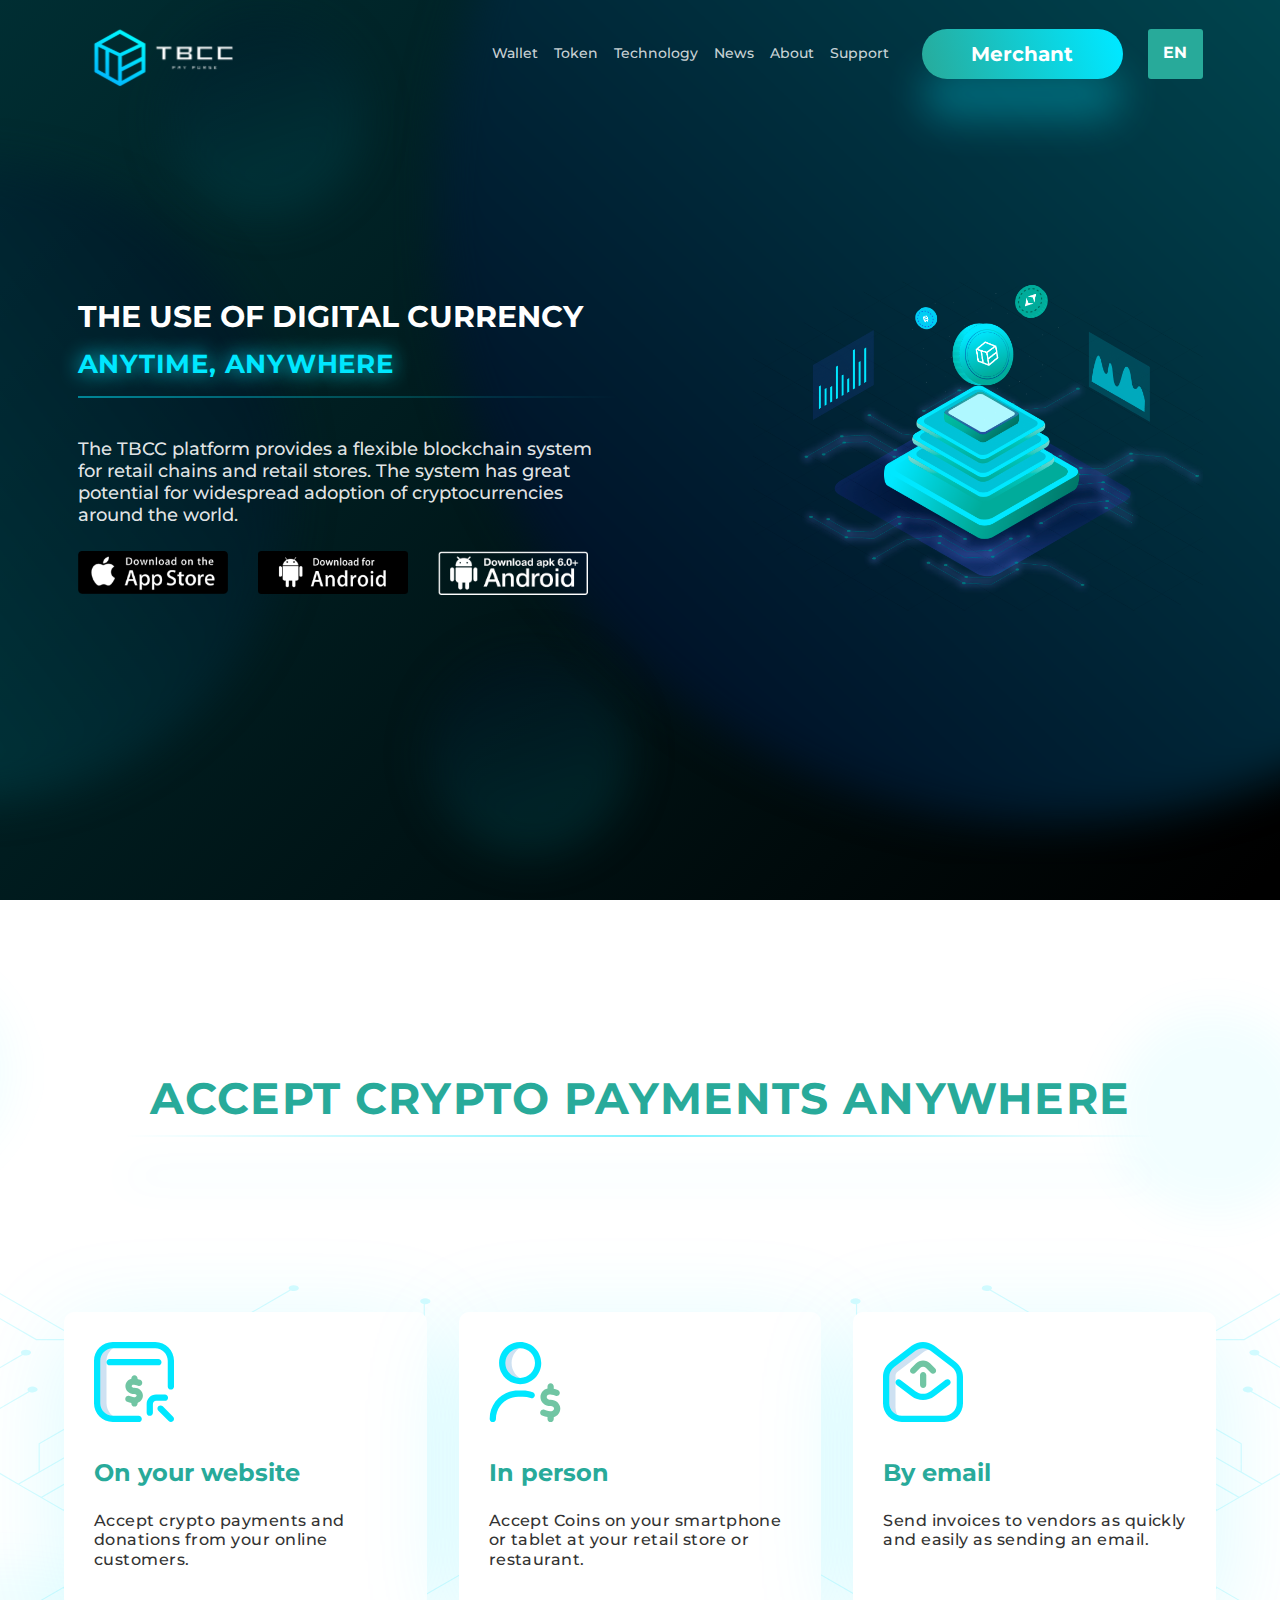
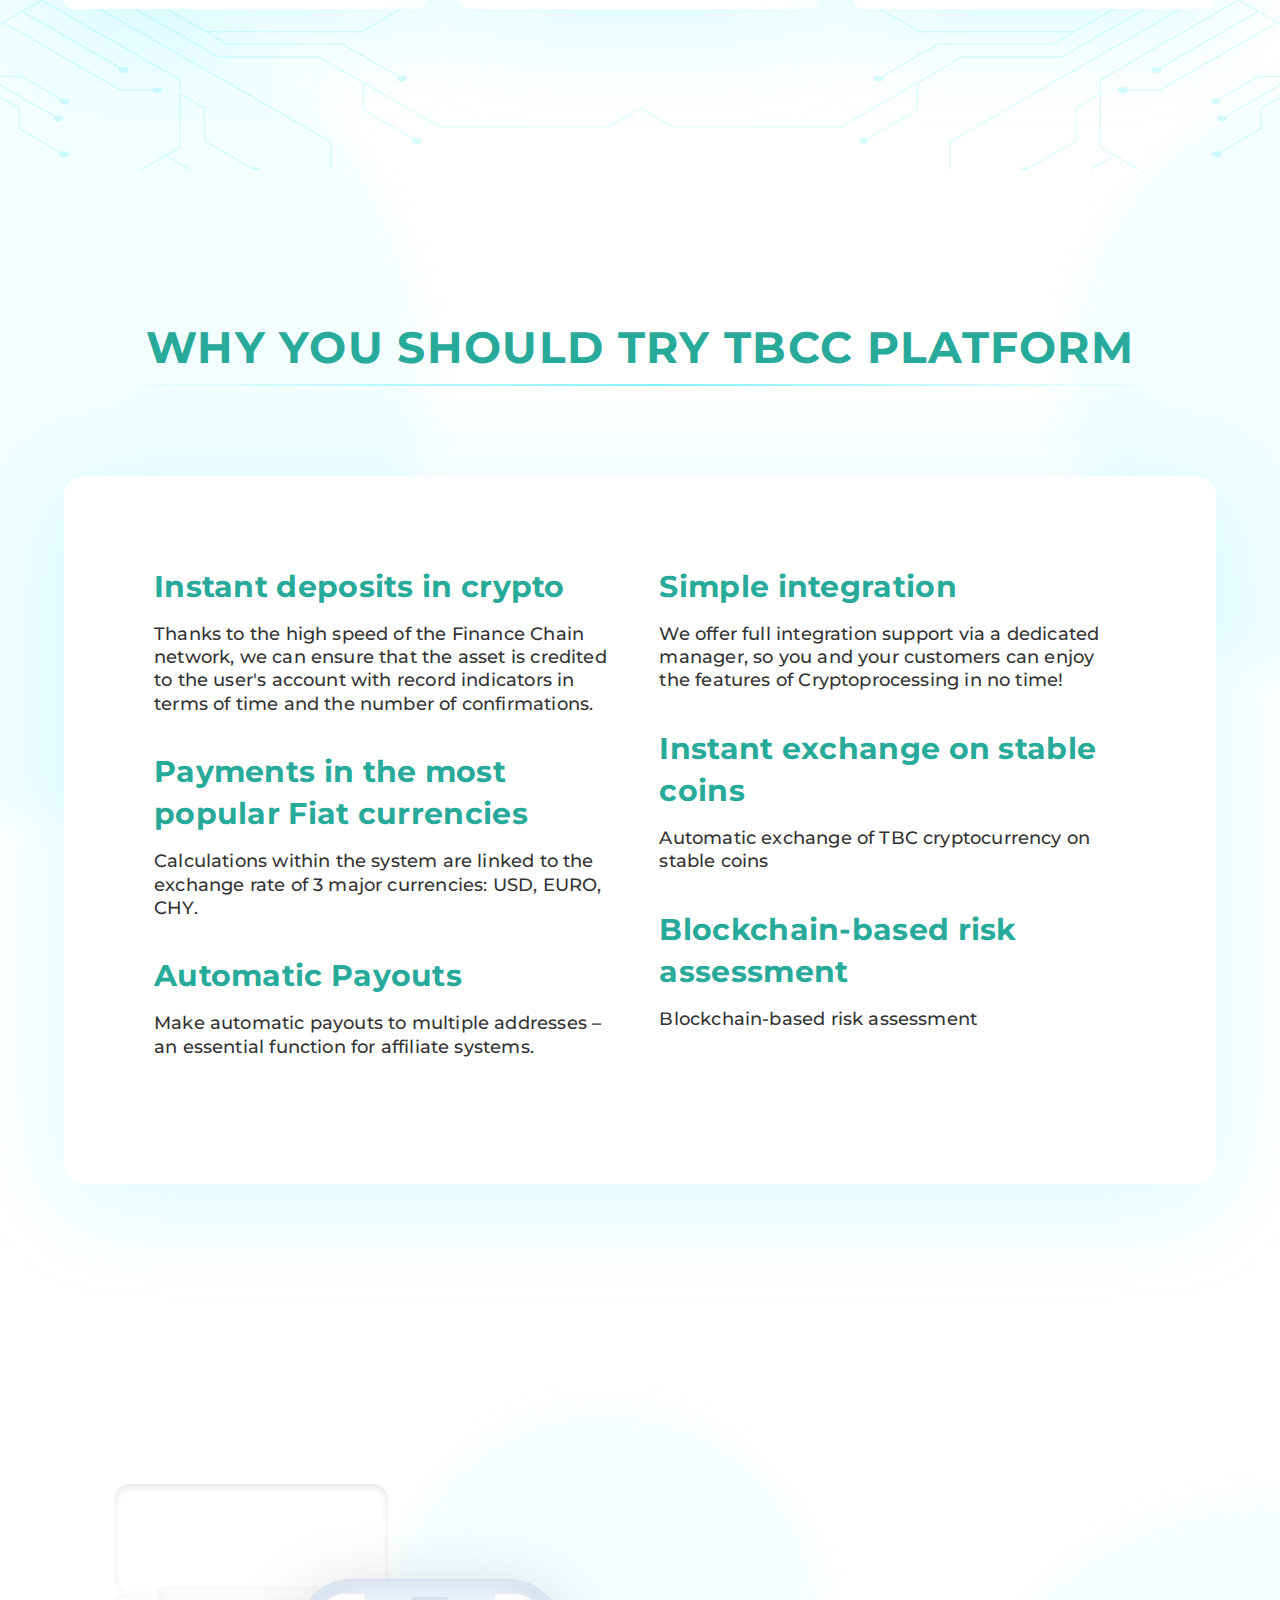
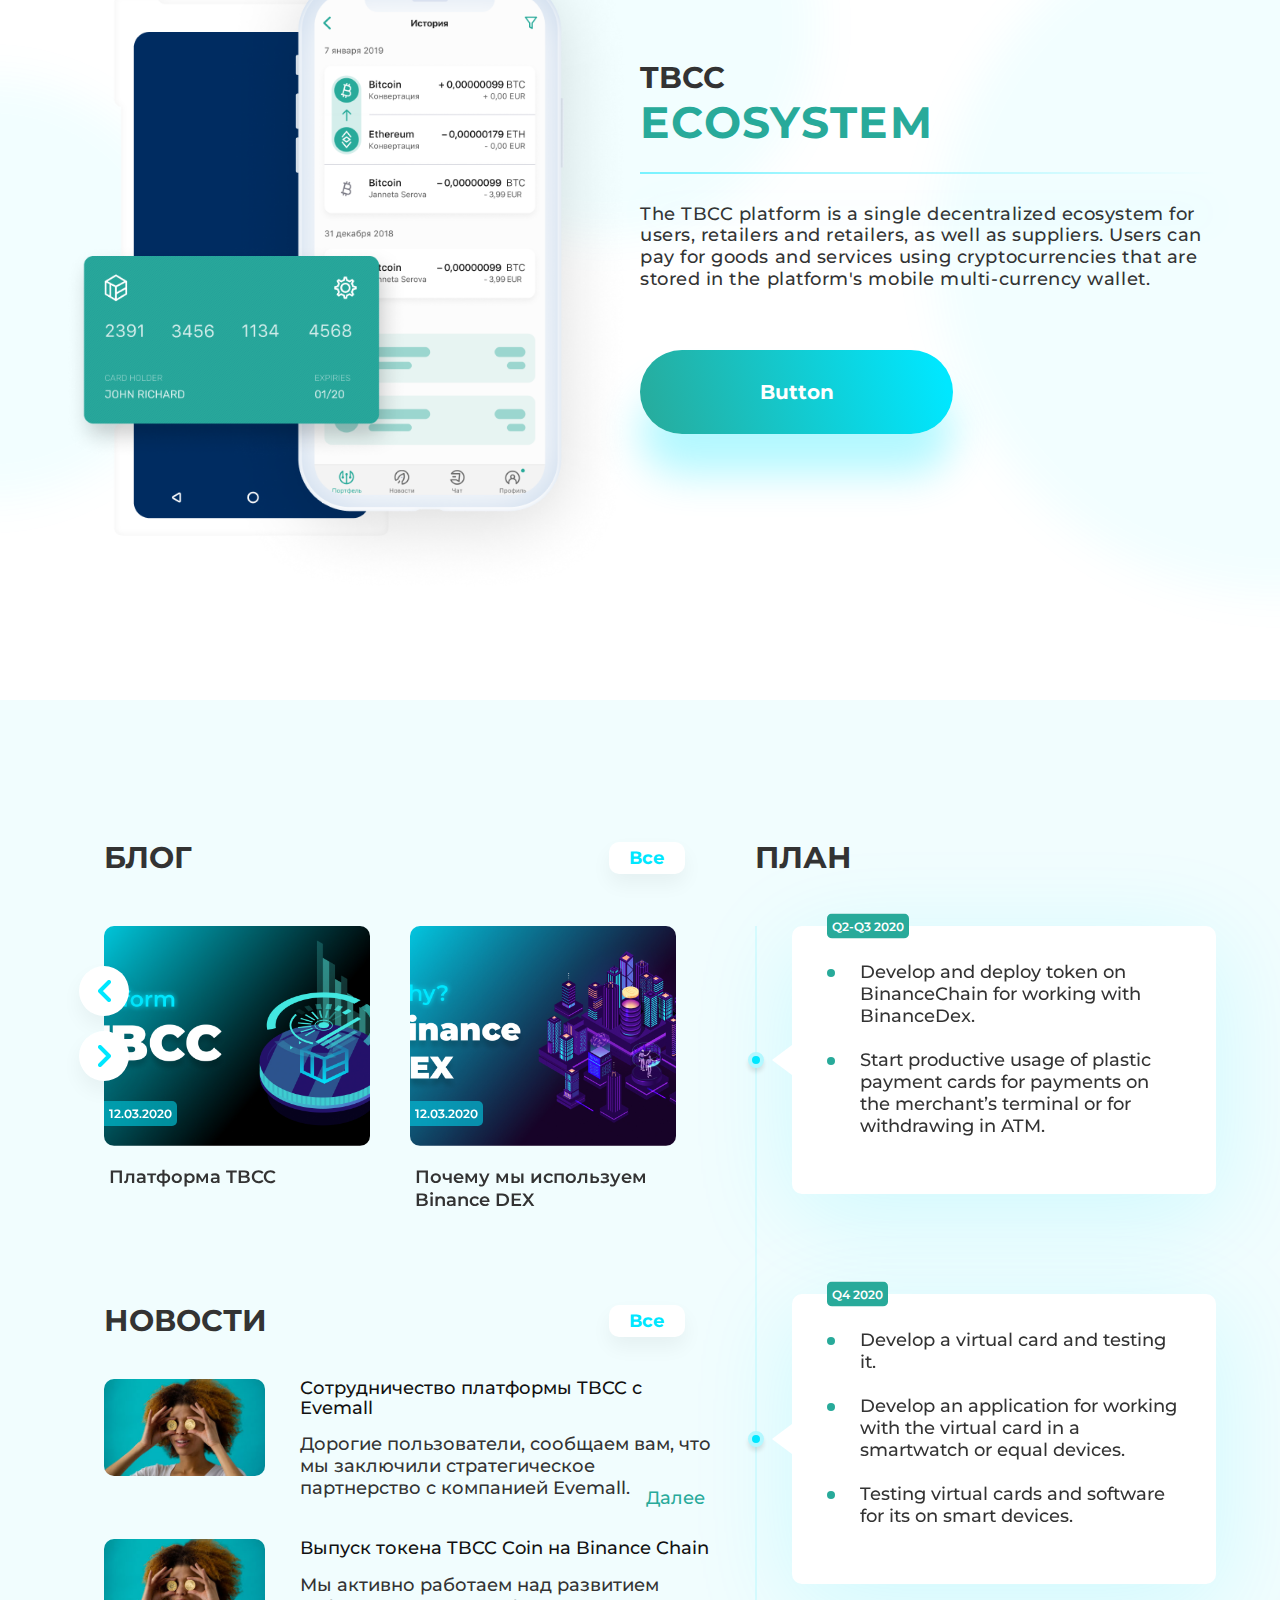
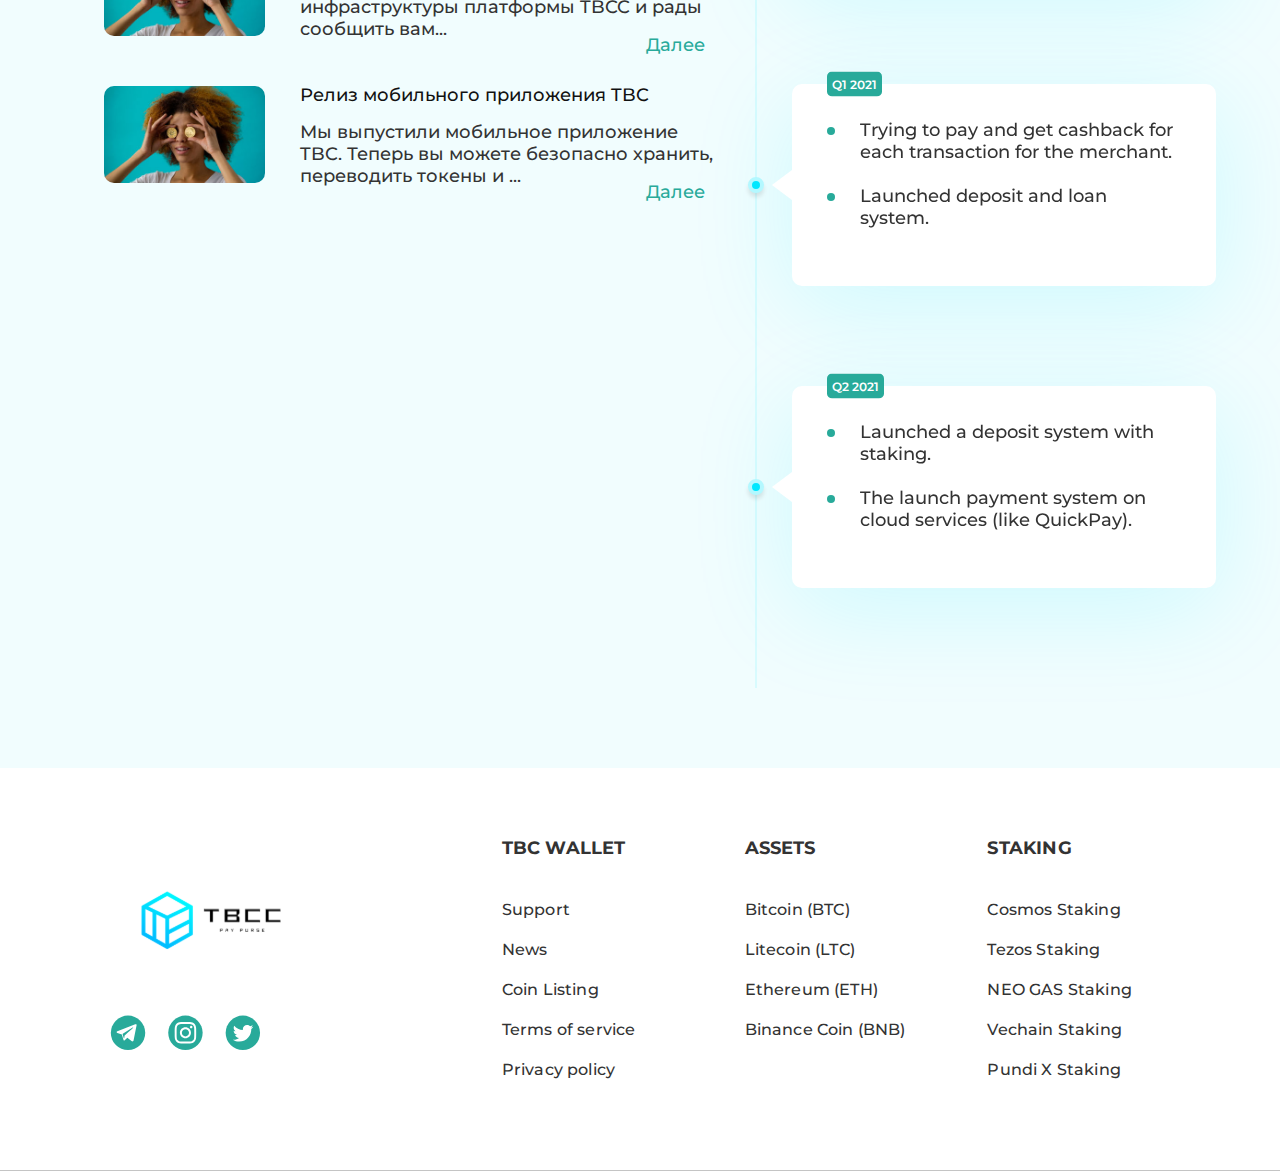
==== commit a06ae1fd: "banner" ====
--- a/index.html
+++ b/index.html
@@ -31,7 +31,7 @@
                     </div>
                     <ul class="navbar-nav">
                         <li class="nav-item">
-                            <a class="nav-link" href="#">
+                            <a class="nav-link" href="wallet.html">
                                 Wallet
                             </a>
                         </li>
@@ -328,7 +328,7 @@
                                     <div class="shild">
                                         12.03.2020
                                     </div>
-                                    <img src="img/img.jpg" alt="">
+                                    <img src="img/banner1.jpg" alt="">
                                 </div>
                                 <p>Платформа TBCC</p>
                             </a>
@@ -337,7 +337,7 @@
                                     <div class="shild">
                                         12.03.2020
                                     </div>
-                                    <img src="img/img.jpg" alt="">
+                                    <img src="img/banner2.jpg" alt="">
                                 </div>
                                 <p>Почему мы используем Binance DEX</p>
                             </a>
--- a/css/style.css
+++ b/css/style.css
@@ -662,11 +662,15 @@
   -webkit-box-direction: normal;
   -ms-flex-direction: column;
   flex-direction: column;
-  padding: 0 40px; }
+  padding: 0 40px;
+  box-sizing: border-box; }
   .changing-block h3 {
     text-align: left; }
   .changing-block .button-box {
     padding-right: 30px; }
+
+.plan-block {
+  width: 40%; }
 
 .btn-mm {
   display: -webkit-box;
@@ -761,7 +765,7 @@
   margin-bottom: 20px; }
   .post-item img {
     min-width: 100%;
-    height: 100%;
+    height: 108%;
     -o-object-fit: cover;
     object-fit: cover;
     -webkit-transition: all 0.5s ease;
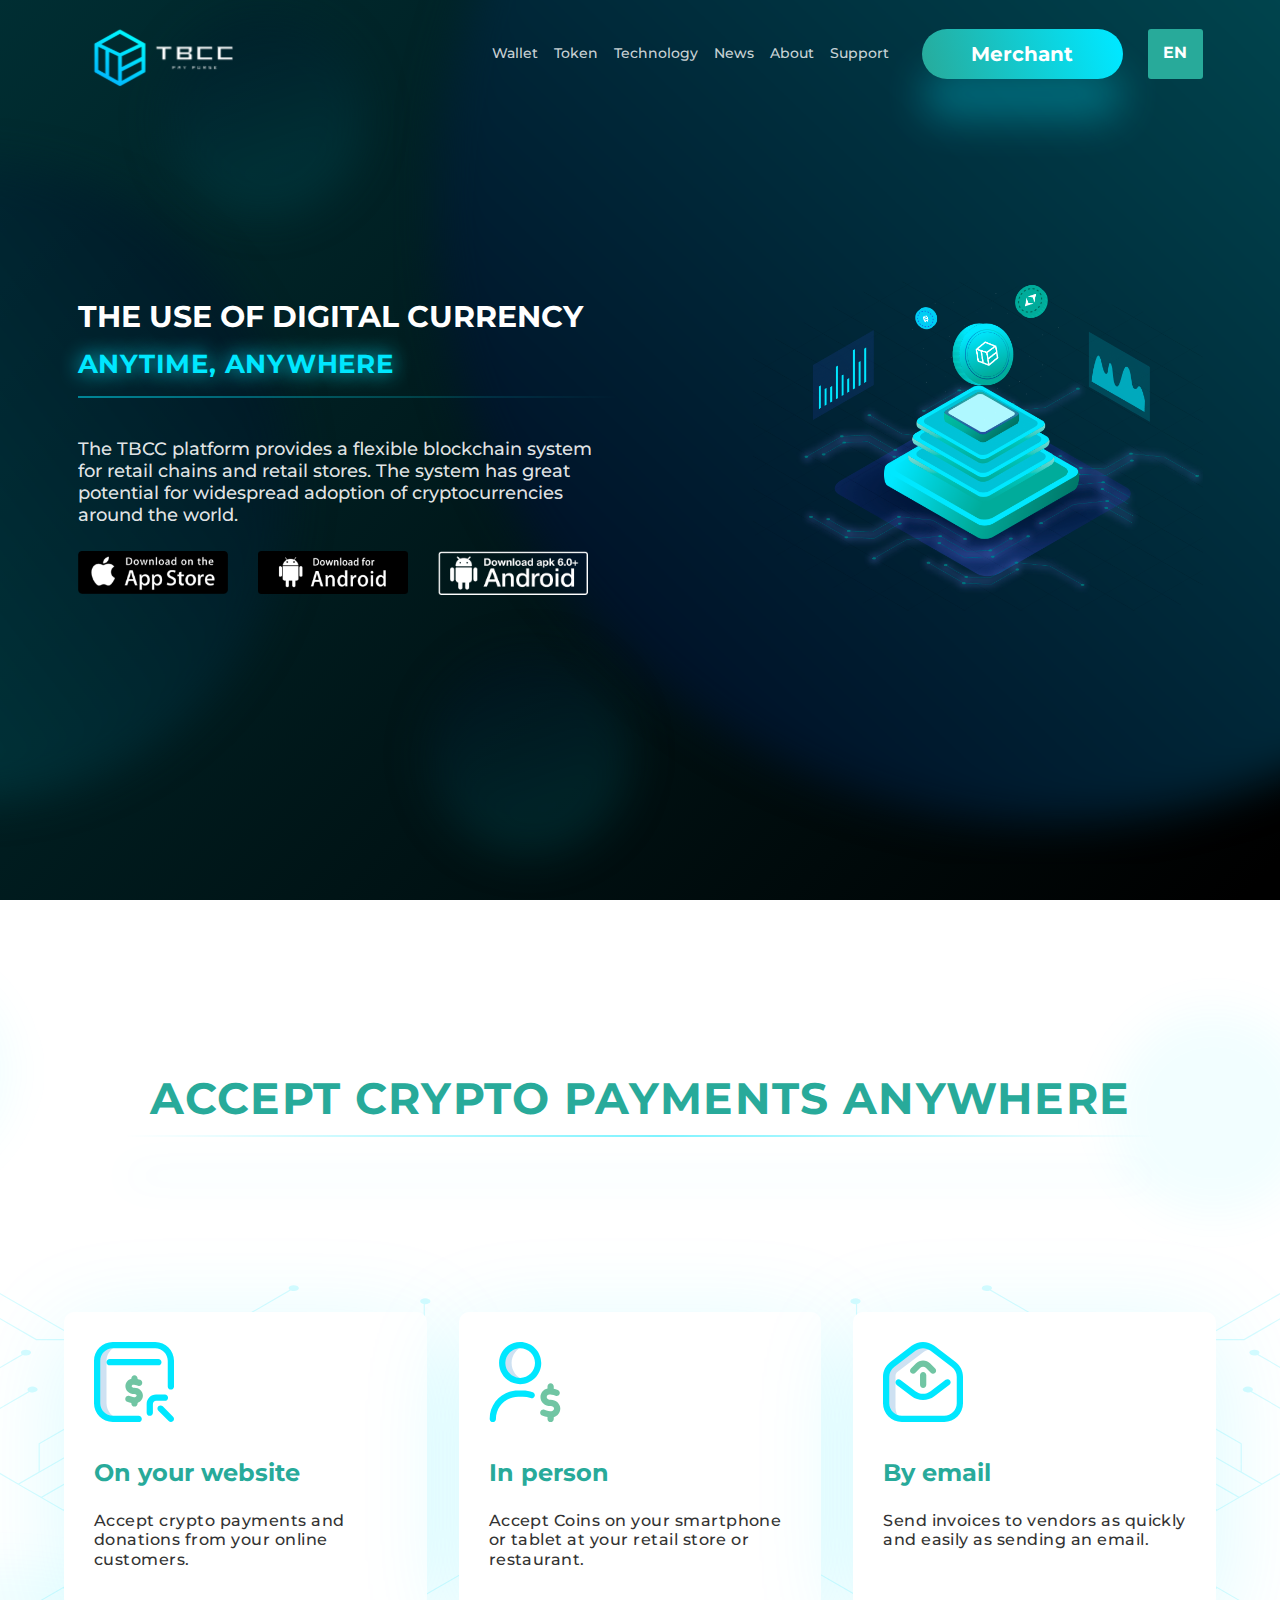
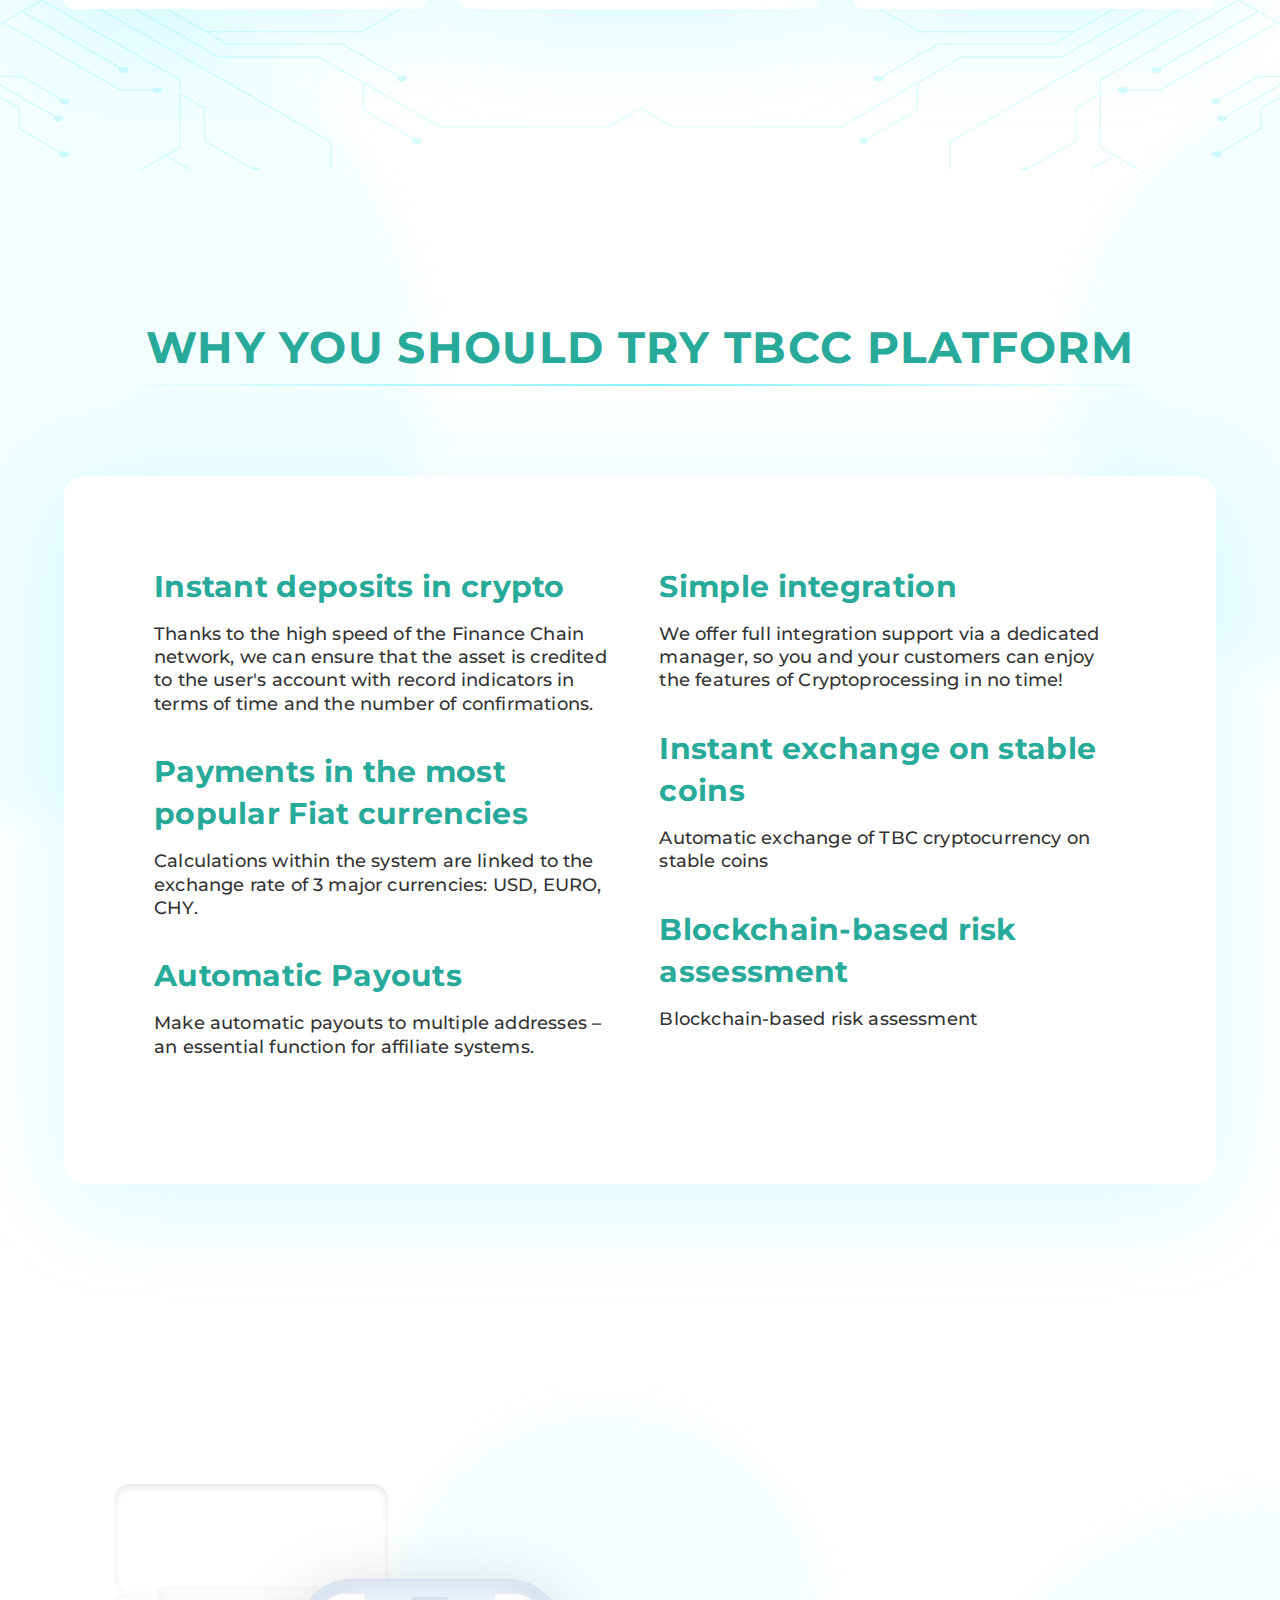
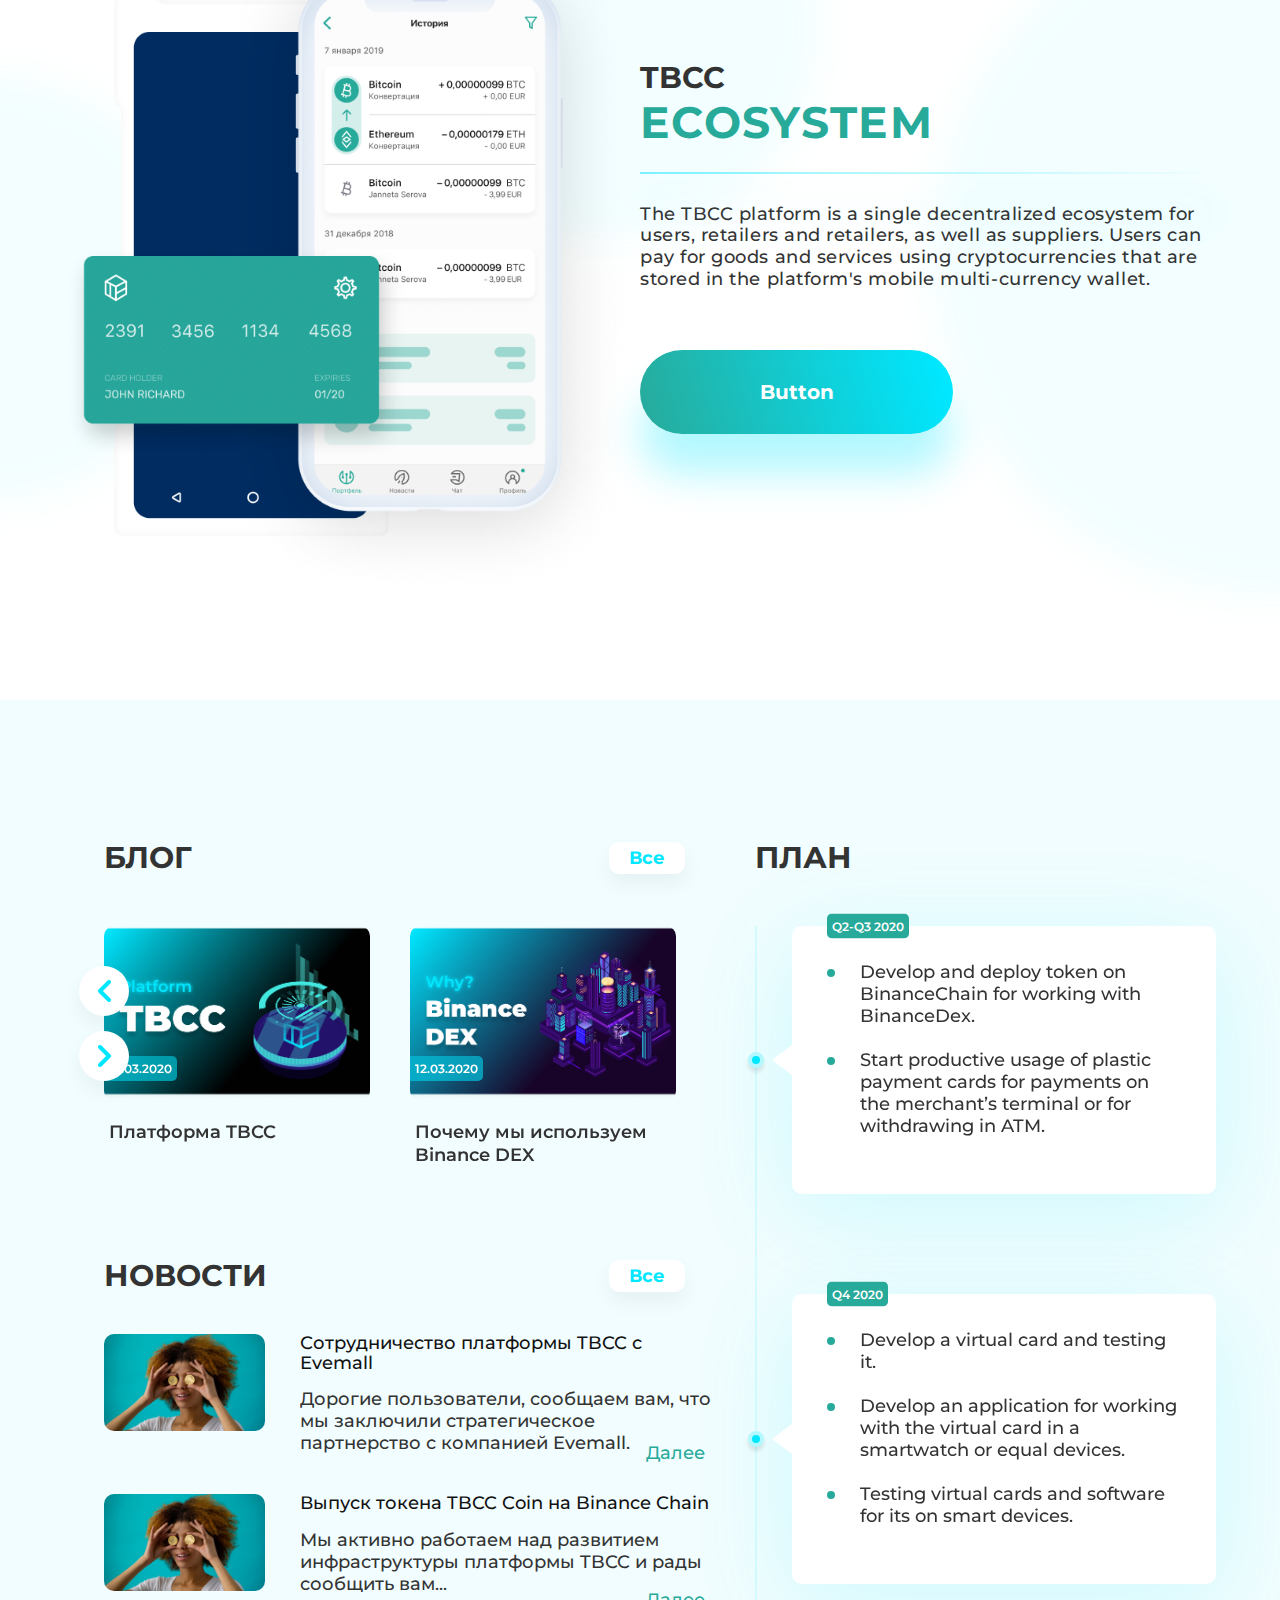
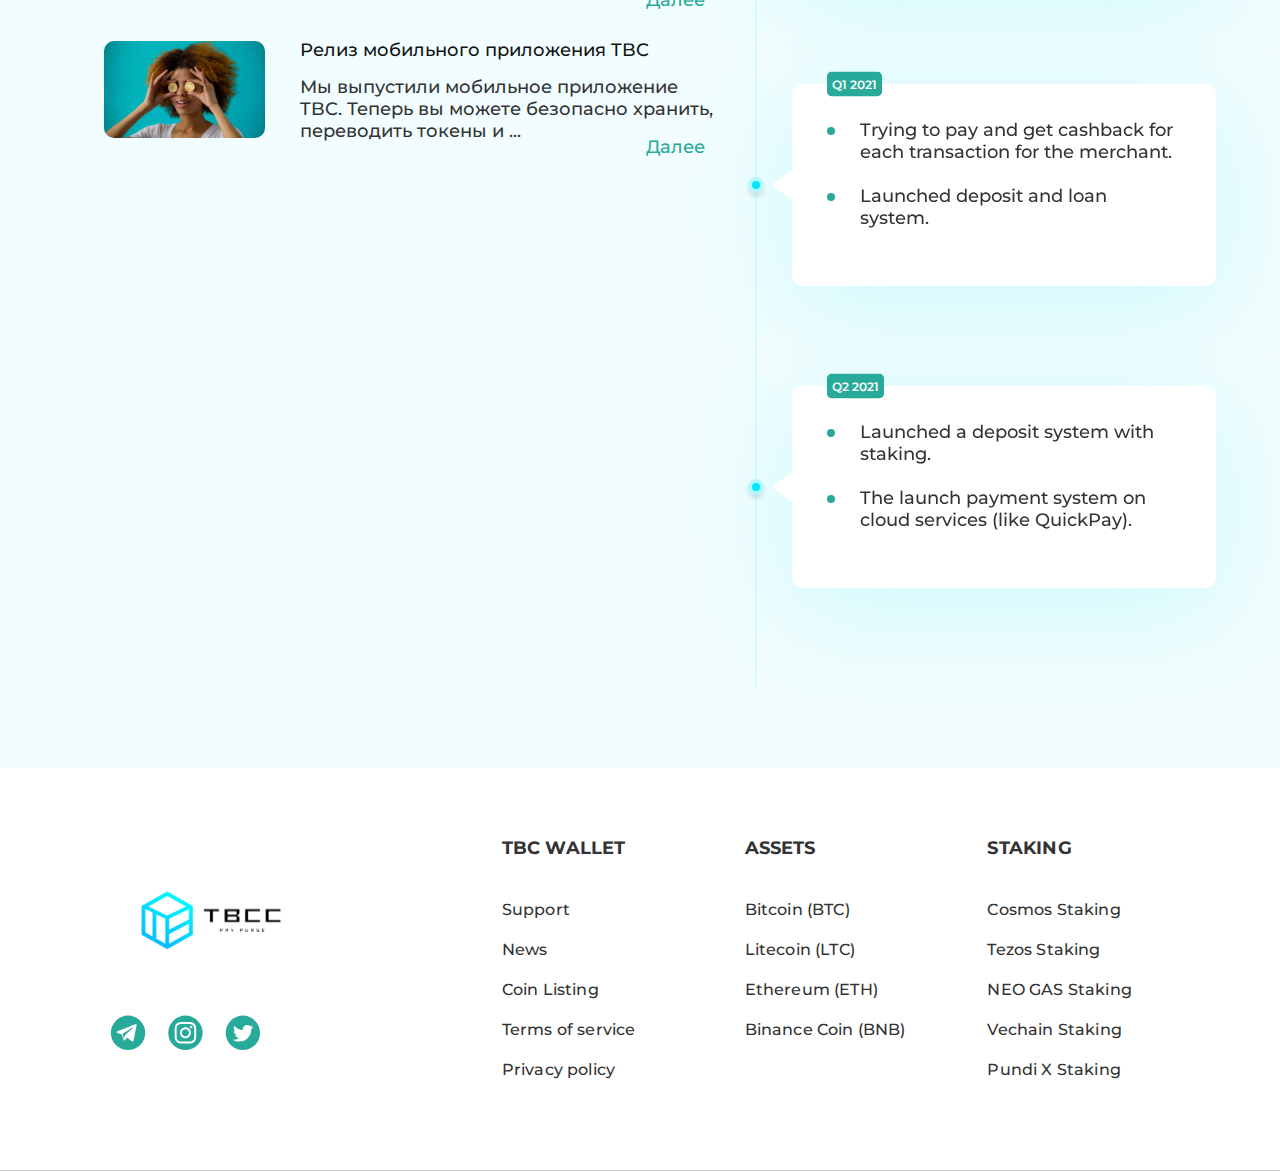
==== commit 04d75cbb: "news" ====
--- a/index.html
+++ b/index.html
@@ -328,7 +328,7 @@
                                     <div class="shild">
                                         12.03.2020
                                     </div>
-                                    <img src="img/banner1.jpg" alt="">
+                                    <img src="img/banner1.png" alt="">
                                 </div>
                                 <p>Платформа TBCC</p>
                             </a>
@@ -337,7 +337,7 @@
                                     <div class="shild">
                                         12.03.2020
                                     </div>
-                                    <img src="img/banner2.jpg" alt="">
+                                    <img src="img/banner2.png" alt="">
                                 </div>
                                 <p>Почему мы используем Binance DEX</p>
                             </a>
--- a/css/style.css
+++ b/css/style.css
@@ -663,6 +663,7 @@
   -ms-flex-direction: column;
   flex-direction: column;
   padding: 0 40px;
+  -webkit-box-sizing: border-box;
   box-sizing: border-box; }
   .changing-block h3 {
     text-align: left; }
@@ -758,14 +759,17 @@
   -ms-flex-align: center;
   align-items: center;
   width: 100%;
-  height: 15vw;
-  min-height: 220px;
+  height: 12vw;
+  min-height: 175px;
   border-radius: 10px;
   overflow: hidden;
   margin-bottom: 20px; }
   .post-item img {
+    width: 100%;
     min-width: 100%;
-    height: 108%;
+    max-width: 100%;
+    height: 100%;
+    min-height: 100%;
     -o-object-fit: cover;
     object-fit: cover;
     -webkit-transition: all 0.5s ease;
@@ -979,6 +983,77 @@
   .link-text:hover {
     color: #0c5460; }
 
+.page-news {
+  width: 90%;
+  max-width: 1680px;
+  margin: auto; }
+  .page-news .news-container {
+    display: -webkit-box;
+    display: -ms-flexbox;
+    display: flex;
+    -webkit-box-pack: justify;
+    -ms-flex-pack: justify;
+    justify-content: space-between;
+    width: 100%; }
+    .page-news .news-container .main-news {
+      width: 60%; }
+      .page-news .news-container .main-news .news__item {
+        width: 100%; }
+        .page-news .news-container .main-news .news__item p {
+          font-family: 'Montserrat', sans-serif;
+          font-style: normal;
+          font-weight: 600;
+          font-size: 18px;
+          line-height: 1.6;
+          color: #333333; }
+      .page-news .news-container .main-news .post-item {
+        width: 49%;
+        height: 25vw;
+        min-height: 320px; }
+      .page-news .news-container .main-news .desc {
+        width: 48%;
+        padding-right: 3vw;
+        -webkit-box-sizing: border-box;
+        box-sizing: border-box;
+        position: relative;
+        padding-bottom: 25px; }
+      .page-news .news-container .main-news .link-text {
+        right: auto;
+        left: 0;
+        background-color: transparent; }
+    .page-news .news-container .sidebar-news {
+      width: 35%;
+      background: #F1FDFE;
+      border-radius: 10px;
+      padding: 35px 15px;
+      -webkit-box-sizing: border-box;
+      box-sizing: border-box;
+      min-width: 480px;
+      height: -webkit-max-content;
+      height: -moz-max-content;
+      height: max-content; }
+      .page-news .news-container .sidebar-news .news__item:nth-last-child(1) {
+        margin-bottom: 0; }
+
+.news-lenta {
+  width: 100%;
+  display: -webkit-box;
+  display: -ms-flexbox;
+  display: flex;
+  -webkit-box-pack: justify;
+  -ms-flex-pack: justify;
+  justify-content: space-between;
+  margin-top: 80px; }
+  .news-lenta .news__item {
+    width: 31%;
+    -webkit-box-orient: vertical;
+    -webkit-box-direction: normal;
+    -ms-flex-direction: column;
+    flex-direction: column; }
+    .news-lenta .news__item .post-item {
+      width: 100%;
+      height: 15vw; }
+
 footer {
   padding-top: 70px;
   display: -webkit-box;
@@ -1855,6 +1930,17 @@
   .last-bg-block .column img {
     max-width: 650px; }
 
+@media (max-width: 1500px) {
+  .page-news .news-container .main-news .news__item {
+    -webkit-box-orient: vertical;
+    -webkit-box-direction: normal;
+    -ms-flex-direction: column;
+    flex-direction: column; }
+    .page-news .news-container .main-news .news__item .post-item {
+      width: 100%;
+      max-width: 450px; }
+    .page-news .news-container .main-news .news__item .desc {
+      width: 100%; } }
 @media (max-width: 1366px) {
   .m-navbar .nav-item {
     margin-left: 0; }
@@ -1920,7 +2006,24 @@
     font-size: 20px;
     width: 100%; }
   .coin-two-block p {
-    font-size: 18px; } }
+    font-size: 18px; }
+
+  .page-news .news-container {
+    -webkit-box-orient: vertical;
+    -webkit-box-direction: normal;
+    -ms-flex-direction: column;
+    flex-direction: column; }
+    .page-news .news-container .main-news {
+      width: 100%;
+      margin-bottom: 55px; }
+    .page-news .news-container .sidebar-news {
+      width: 100%; }
+      .page-news .news-container .sidebar-news .news__item {
+        -webkit-box-orient: horizontal;
+        -webkit-box-direction: normal;
+        -ms-flex-direction: row;
+        flex-direction: row;
+        max-width: 700px; } }
 @media (max-width: 990px) {
   header .btn-primary.mini {
     display: none; }
@@ -2308,7 +2411,10 @@
     .eosio-two-block .column {
       width: 100%;
       max-width: 640px;
-      margin-bottom: 34px; } }
+      margin-bottom: 34px; }
+
+  .news-lenta .news__item p {
+    font-size: 16px; } }
 @media (max-width: 768px) {
   .advantages-block {
     padding: 70px 0 35px 0; }
@@ -2439,7 +2545,34 @@
       font-size: 16px; }
     .get-block h3 {
       font-size: 20px;
-      margin-bottom: 34px; } }
+      margin-bottom: 34px; }
+
+  .page-news .news-container .main-news .news__item p {
+    font-size: 16px; }
+
+  .page-news .news-container .sidebar-news .news__item {
+    -webkit-box-orient: vertical;
+    -webkit-box-direction: normal;
+    -ms-flex-direction: column;
+    flex-direction: column; }
+
+  .page-news .news-container .sidebar-news {
+    min-width: 100%; }
+    .page-news .news-container .sidebar-news .post-item {
+      display: none; }
+    .page-news .news-container .sidebar-news .link-text {
+      font-size: 16px; }
+
+  .news-lenta {
+    -webkit-box-orient: vertical;
+    -webkit-box-direction: normal;
+    -ms-flex-direction: column;
+    flex-direction: column; }
+    .news-lenta .news__item {
+      width: 100%; }
+      .news-lenta .news__item .post-item {
+        max-width: 400px;
+        min-height: 240px; } }
 @media (max-width: 640px) {
   h1 {
     font-size: 24px; }
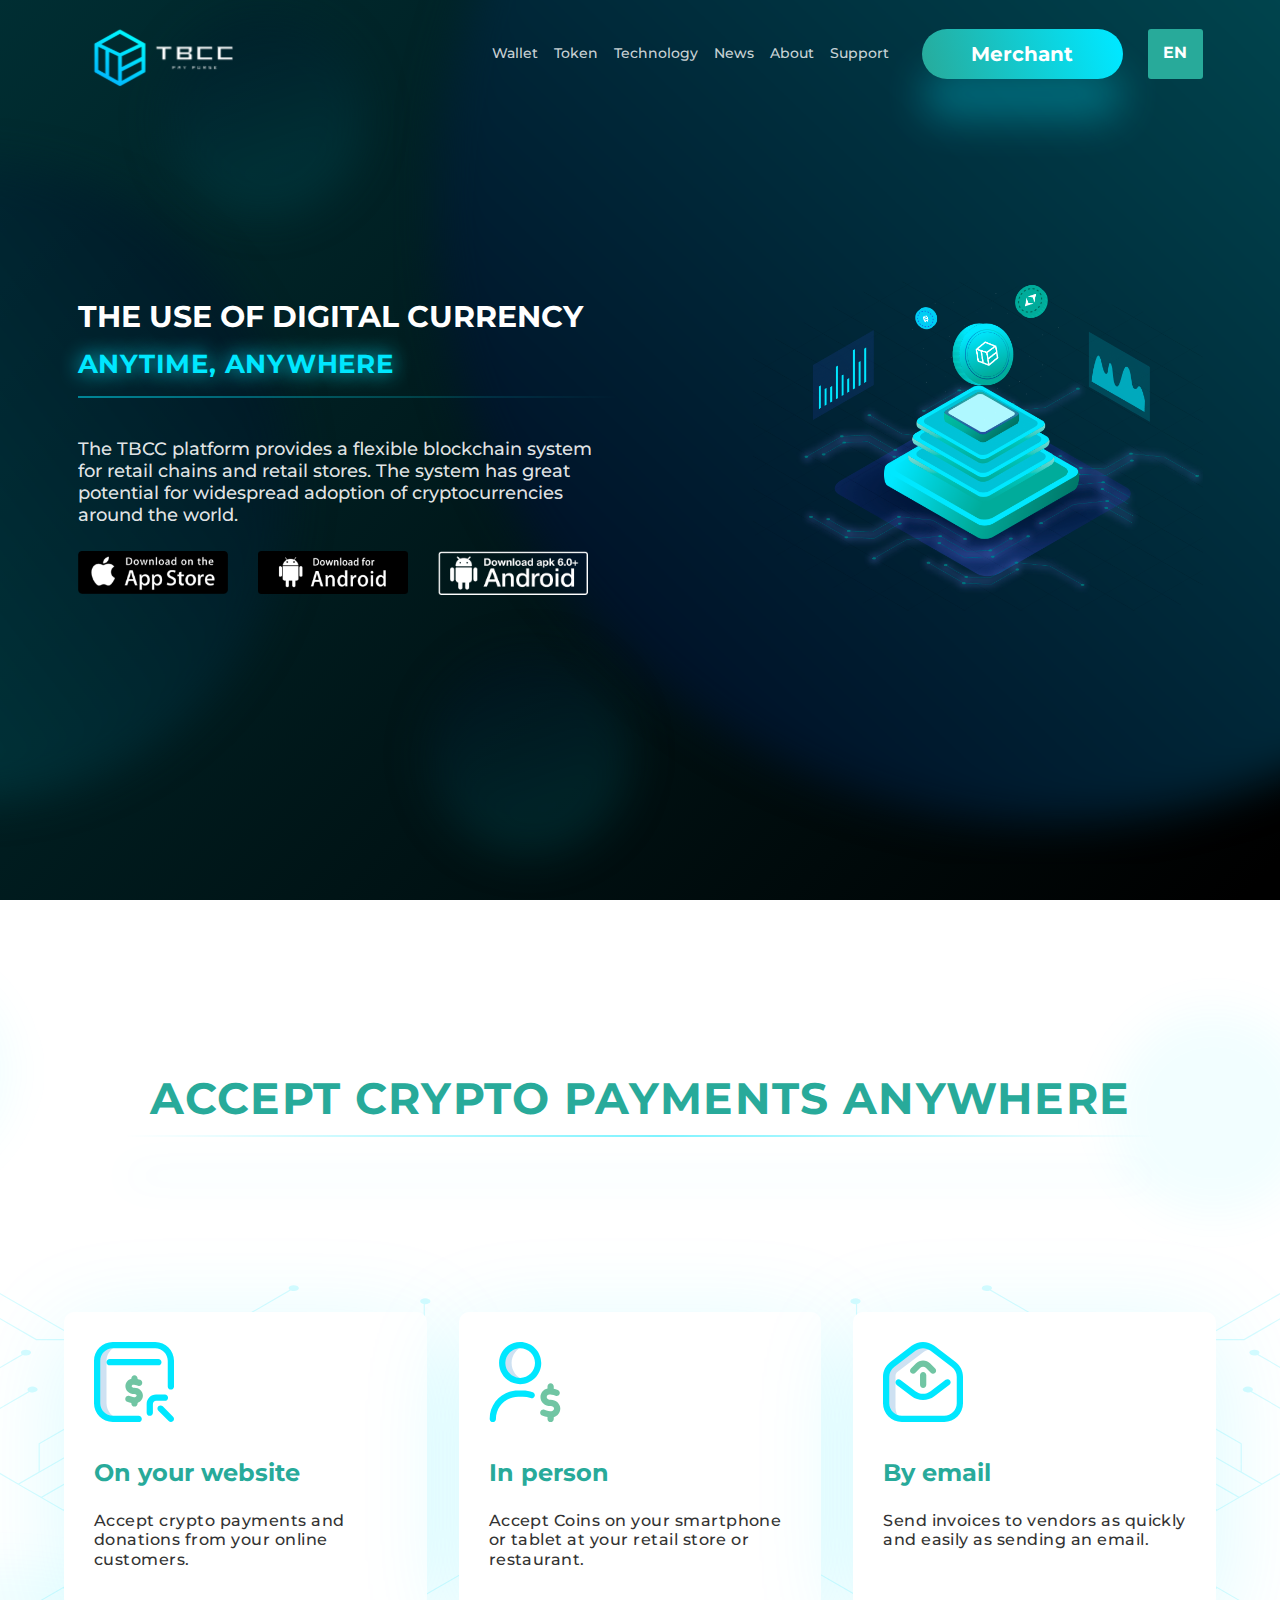
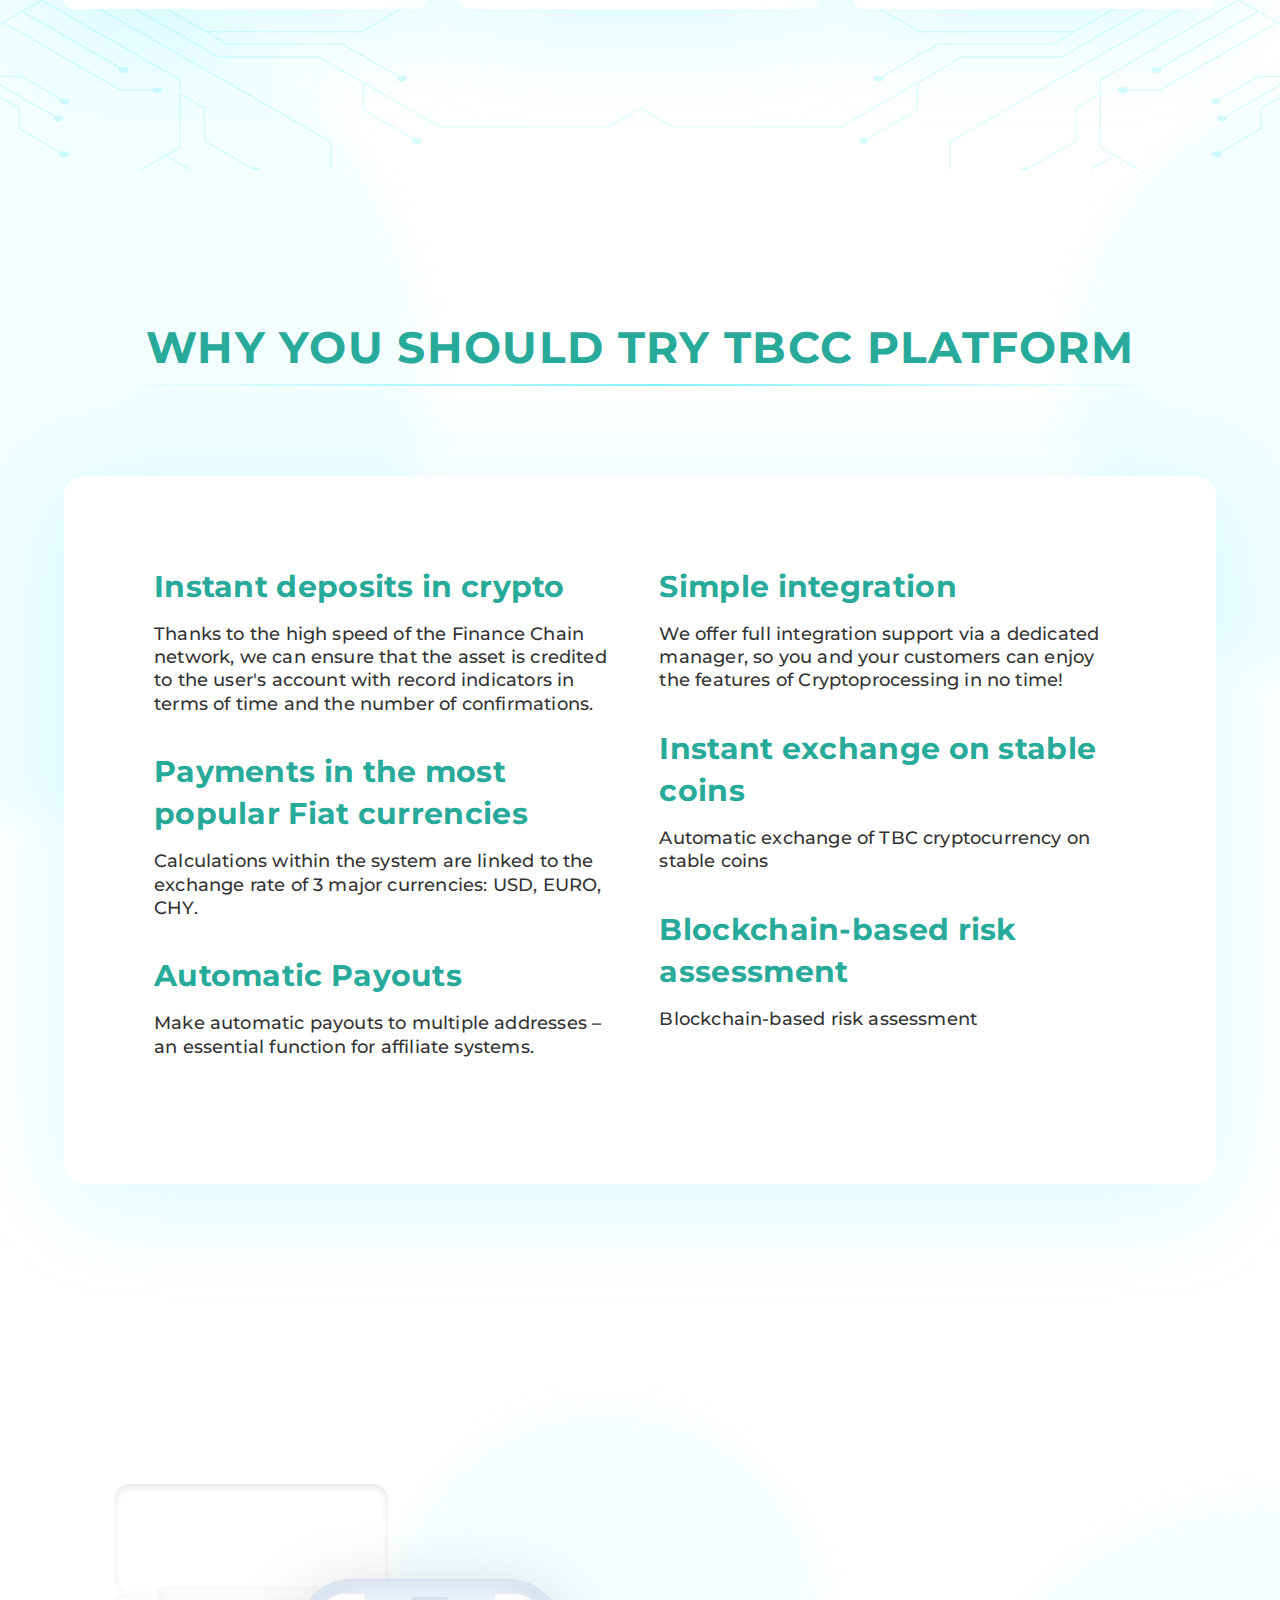
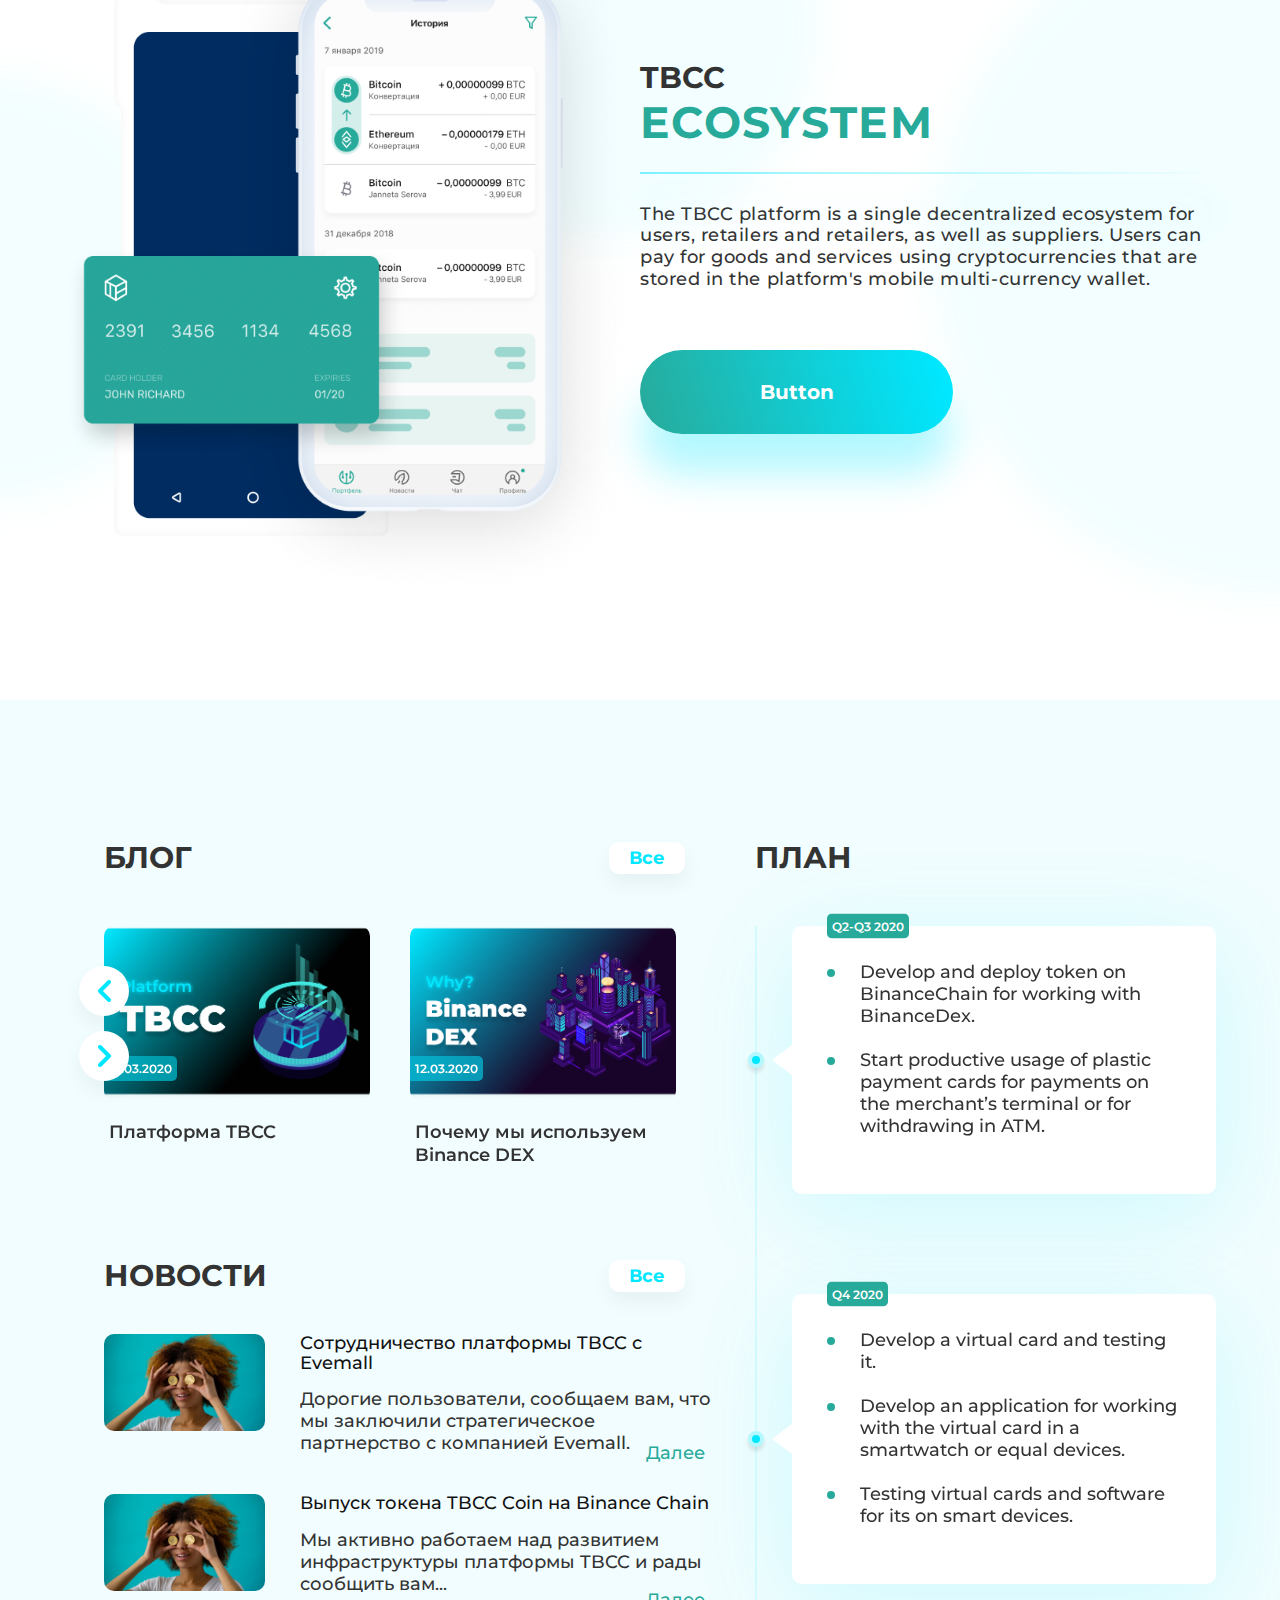
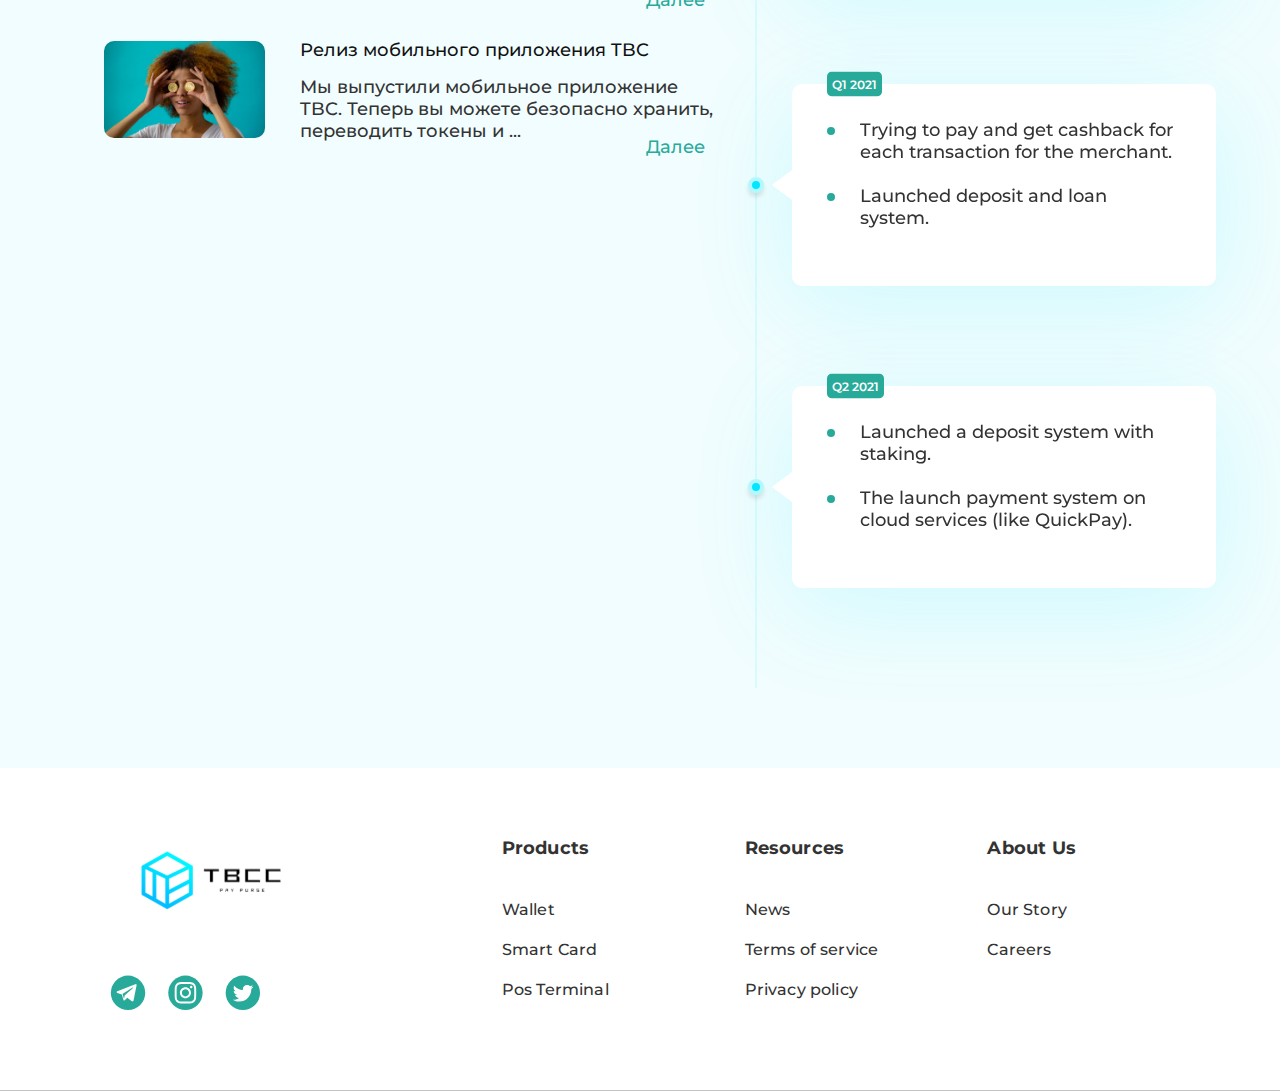
==== commit 6778c96a: "post" ====
--- a/index.html
+++ b/index.html
@@ -479,27 +479,21 @@
             </div>
             <div class="footer-nav">
                 <div class="footer-nav-item">
-                    <p class="footer-nav-caption">TBC  WALLET</p>
-                    <a href="#">Support</a>
-                    <a href="#">News</a>
-                    <a href="#">Coin Listing</a>
-                    <a href="#">Terms of service</a>
+                    <p class="footer-nav-caption">Products</p>
+                    <a href="wallet.html">Wallet </a>
+                    <a href="#">Smart Card</a>
+                    <a href="#">Pos Terminal</a>
+                </div>
+                <div class="footer-nav-item">
+                    <p class="footer-nav-caption">Resources </p>
+                    <a href="news.html">News</a>
+                    <a href="#">Terms of service </a>
                     <a href="#">Privacy policy</a>
                 </div>
                 <div class="footer-nav-item">
-                    <p class="footer-nav-caption">ASSETS</p>
-                    <a href="#">Bitcoin (BTC) </a>
-                    <a href="#">Litecoin (LTC)</a>
-                    <a href="#">Ethereum (ETH)</a>
-                    <a href="#">Binance Coin (BNB)</a>
-                </div>
-                <div class="footer-nav-item">
-                    <p class="footer-nav-caption">STAKING</p>
-                    <a href="#">Cosmos Staking</a>
-                    <a href="#">Tezos Staking</a>
-                    <a href="#">NEO GAS Staking</a>
-                    <a href="#">Vechain Staking</a>
-                    <a href="#">Pundi X Staking</a>
+                    <p class="footer-nav-caption">About Us</p>
+                    <a href="#">Our Story</a>
+                    <a href="#">Careers</a>
                 </div>
             </div>
         </div>
--- a/css/style.css
+++ b/css/style.css
@@ -326,6 +326,23 @@
     background: linear-gradient(75.88deg, #00E7FF 7.75%, #28AA9A 93.24%);
     -webkit-box-shadow: 0px 0px 40px rgba(0, 231, 255, 0.3);
     box-shadow: 0px 0px 40px rgba(0, 231, 255, 0.3); }
+
+.btn-transparent {
+  display: flex;
+  justify-content: center;
+  align-items: center;
+  font-family: 'Montserrat', sans-serif;
+  font-style: normal;
+  font-weight: bold;
+  font-size: 20px;
+  line-height: 1.2;
+  color: #00E7FF;
+  border-radius: 50px;
+  border: 1px solid #00E7FF;
+  background-color: white;
+  width: 261px;
+  height: 54px;
+  margin: auto; }
 
 .advantages-block {
   height: auto;
@@ -1017,10 +1034,13 @@
         box-sizing: border-box;
         position: relative;
         padding-bottom: 25px; }
+        .page-news .news-container .main-news .desc .news-name {
+          font-weight: 700; }
       .page-news .news-container .main-news .link-text {
         right: auto;
         left: 0;
-        background-color: transparent; }
+        background-color: transparent;
+        padding-left: 0; }
     .page-news .news-container .sidebar-news {
       width: 35%;
       background: #F1FDFE;
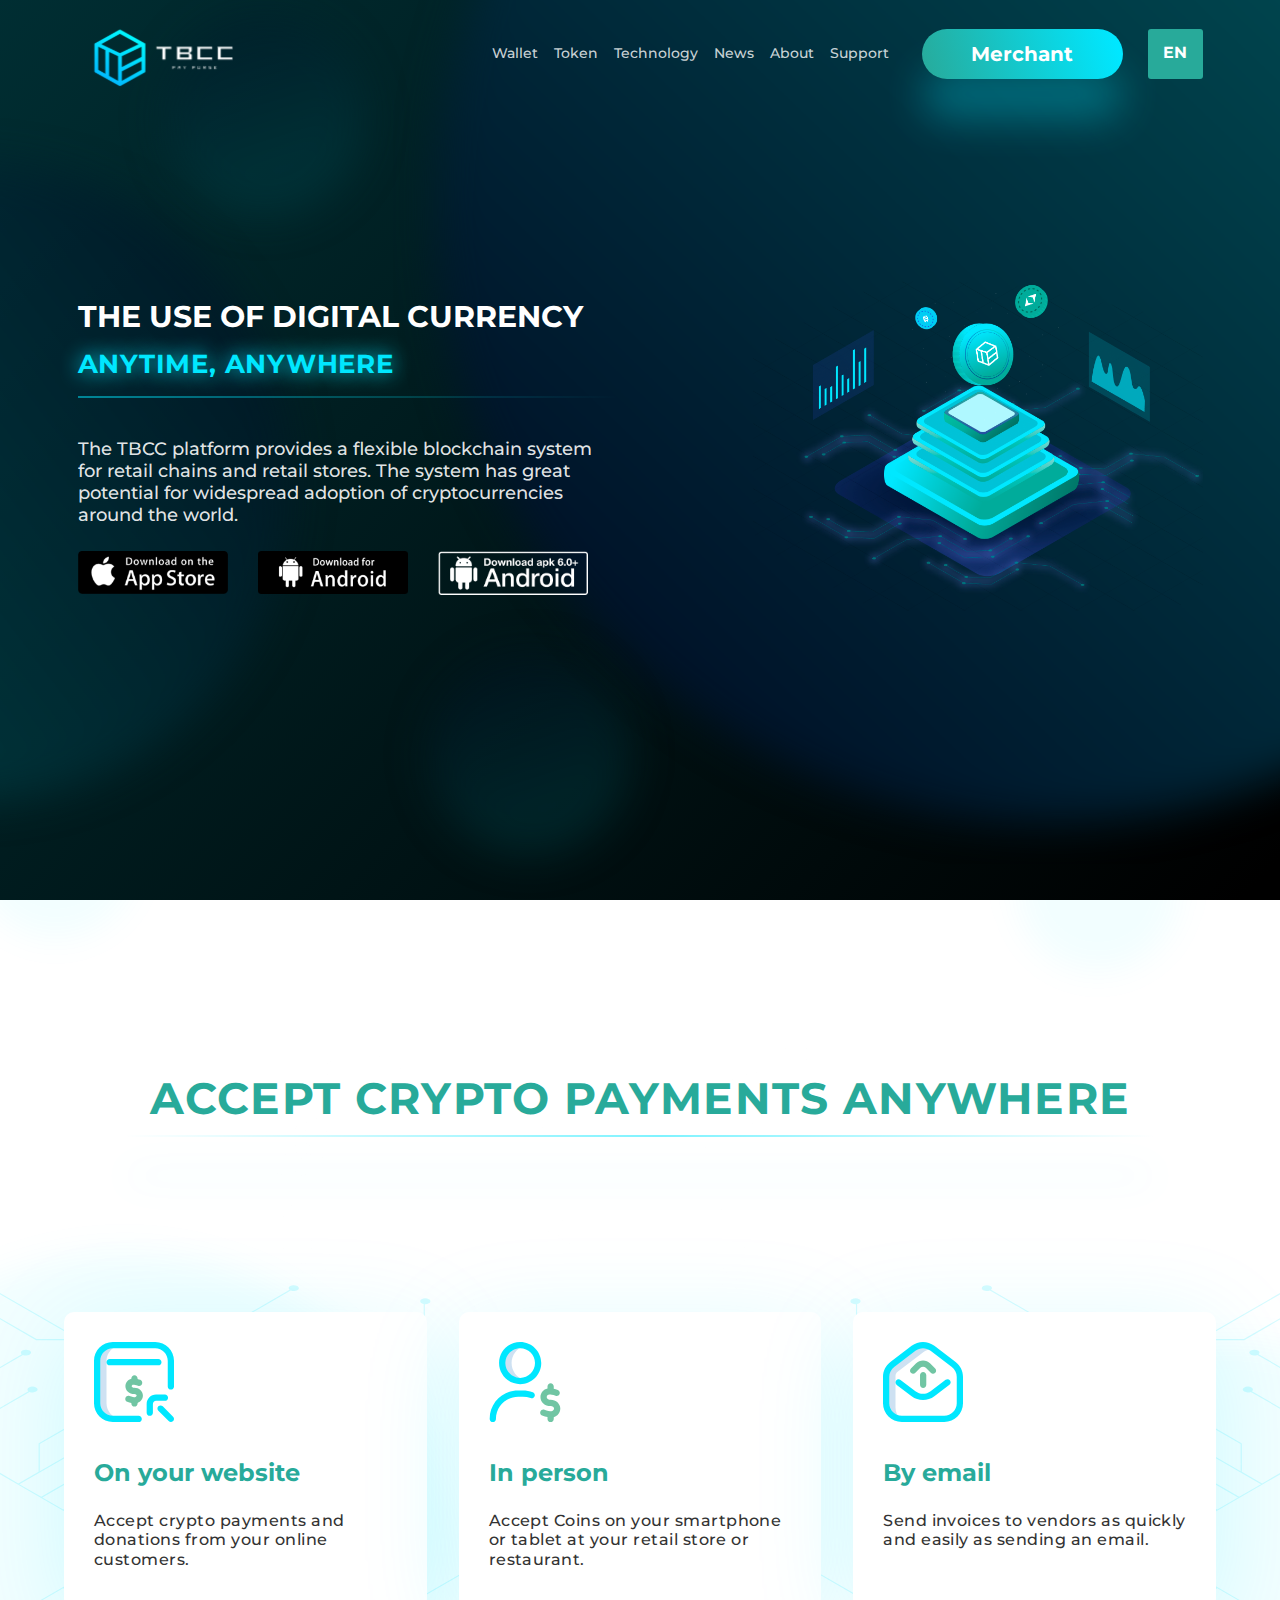
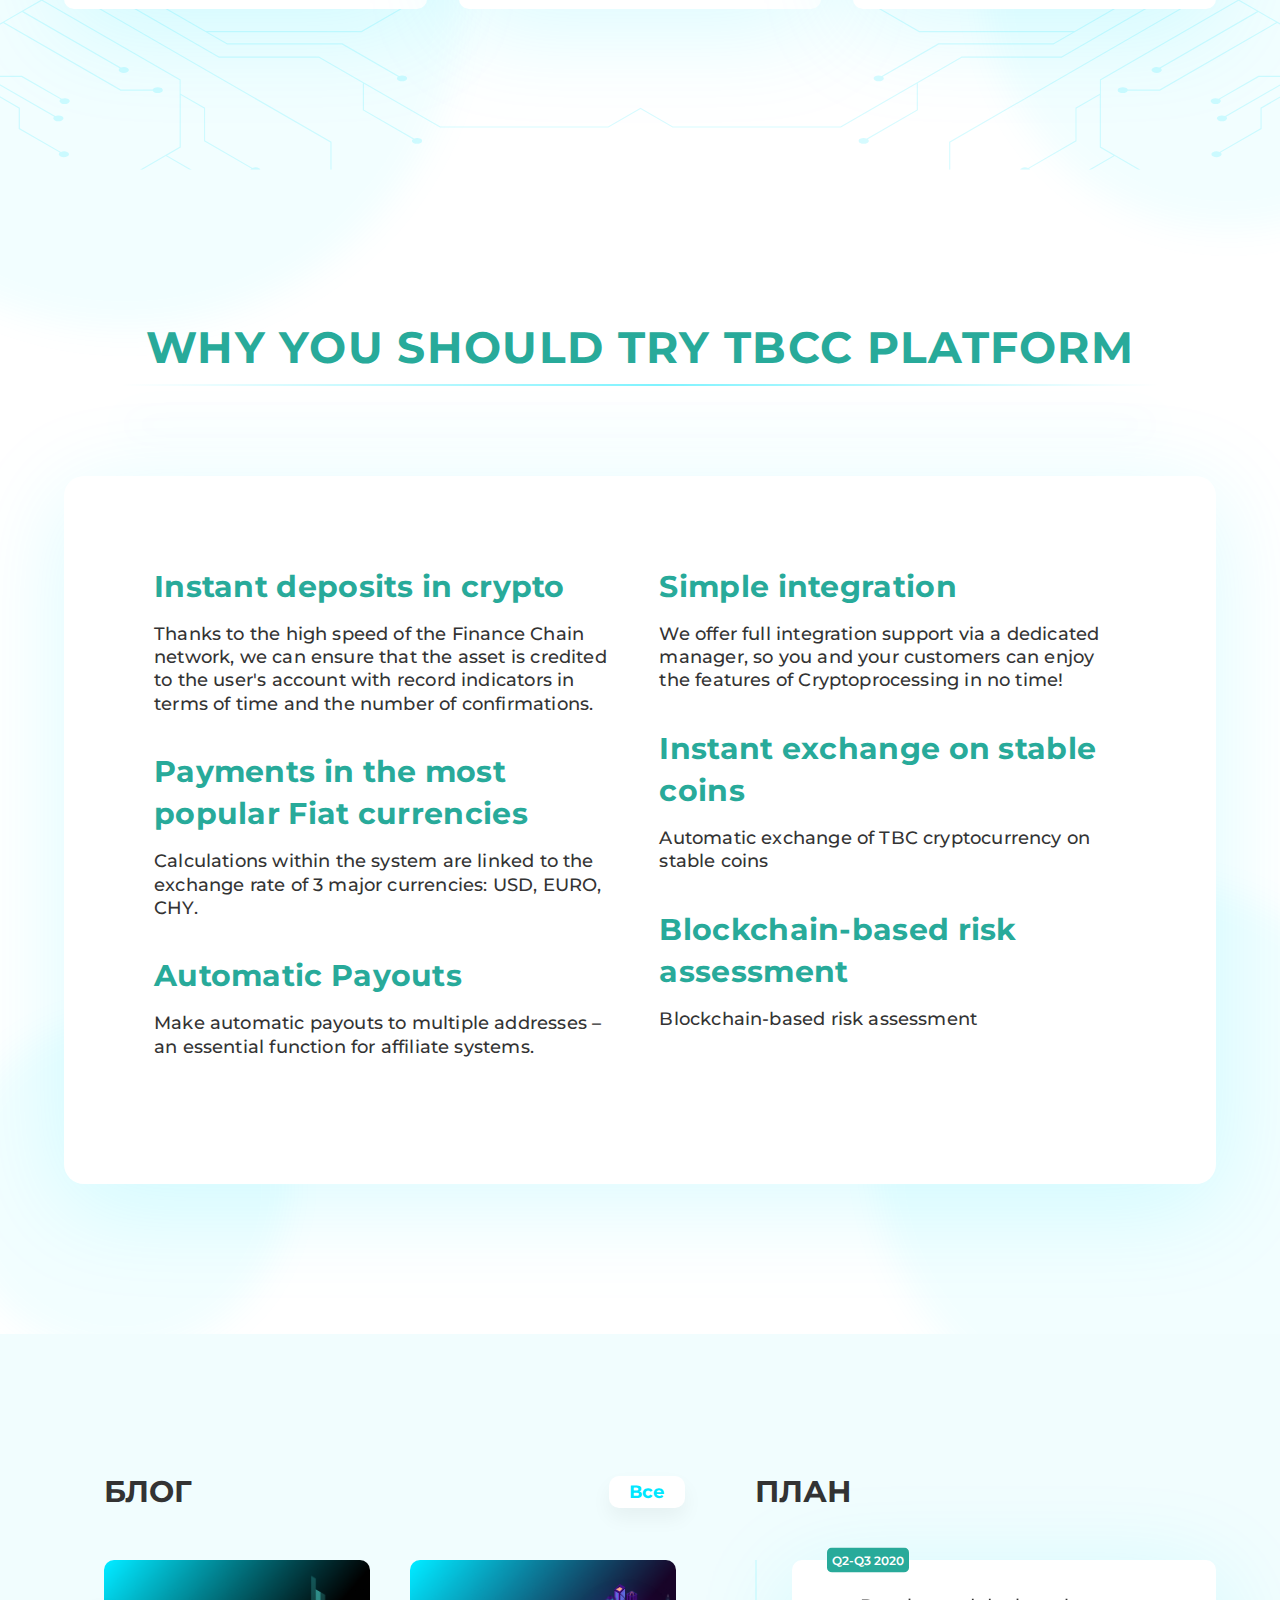
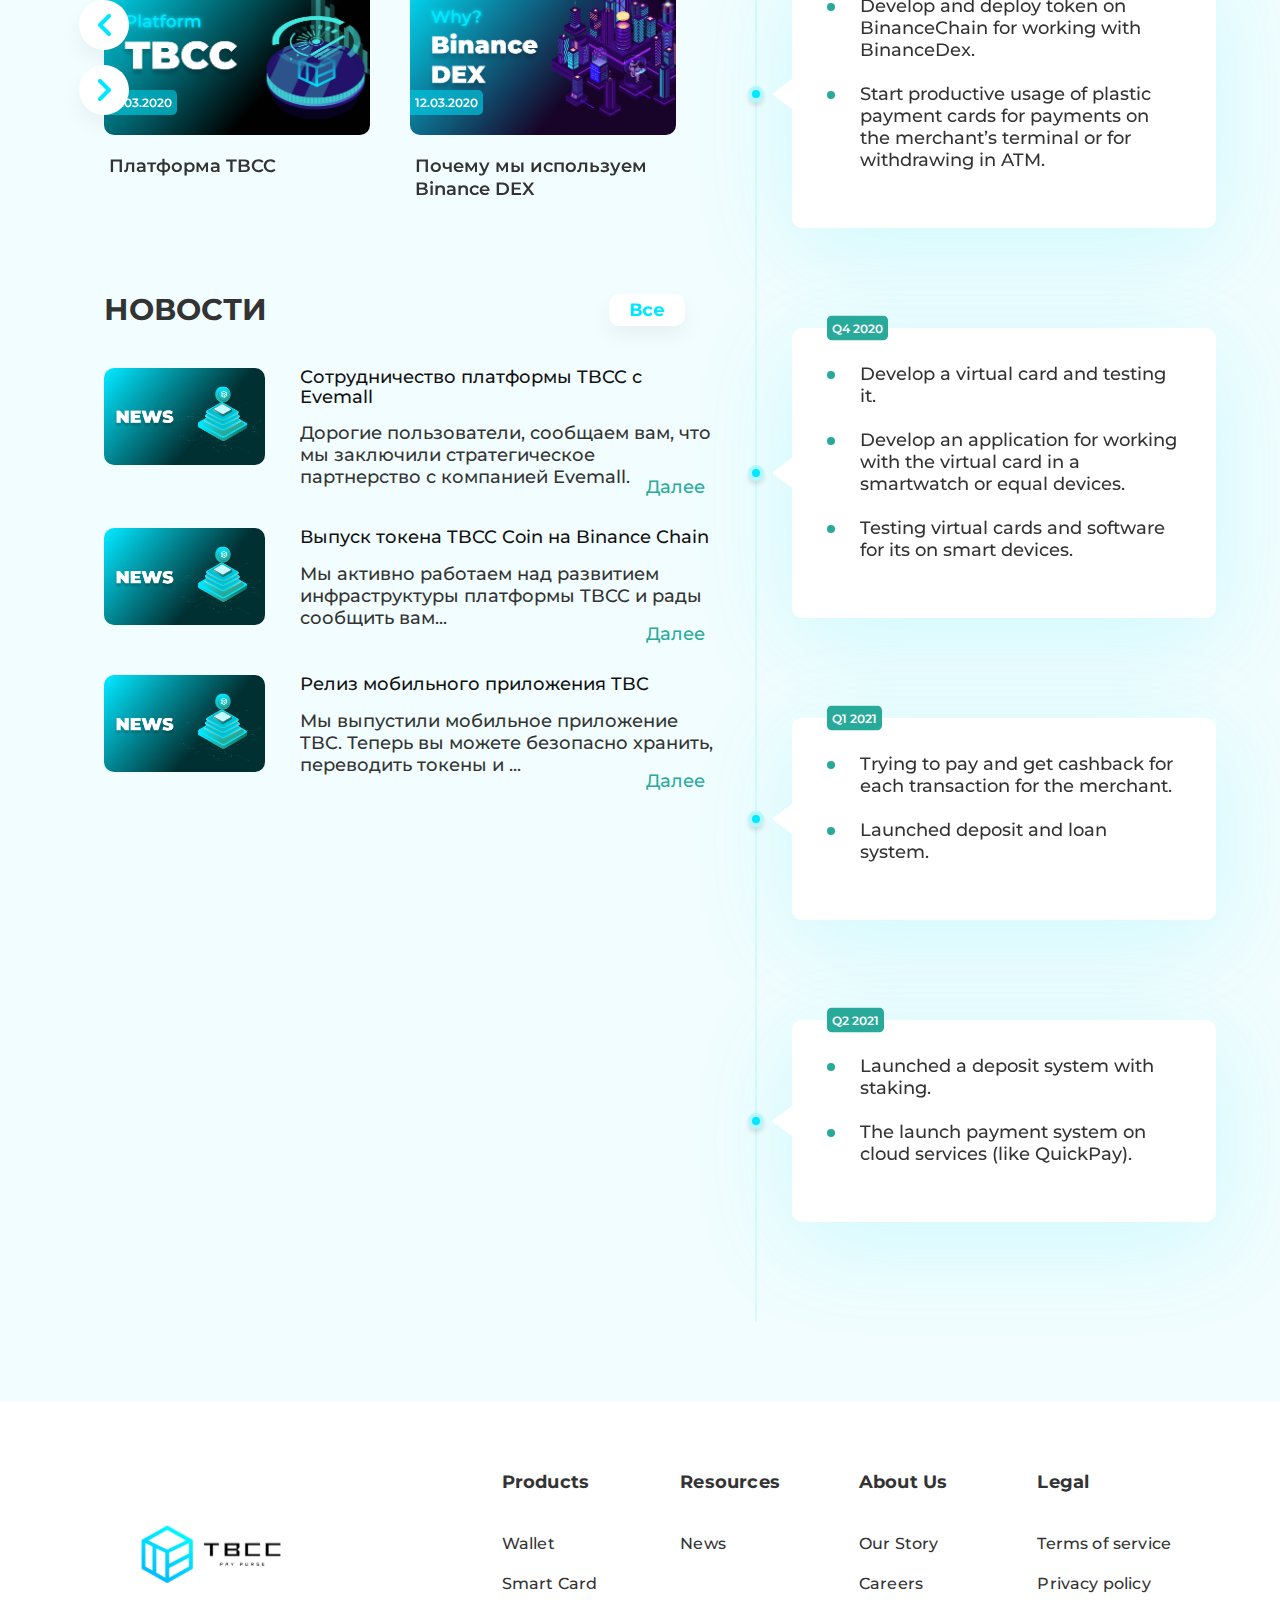
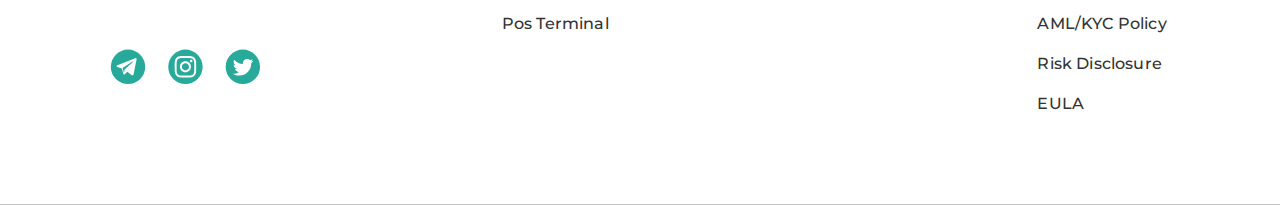
==== commit 9dd75f05: "team new" ====
--- a/index.html
+++ b/index.html
@@ -13,14 +13,14 @@
 <body>
     <header class="container-fluid">
         <nav class="navbar navbar-expand-lg navbar-light m-navbar">
-            <a class="navbar-brand logo" href="#">
+            <a class="navbar-brand logo" href="index.html">
                 <img src="img/logo.svg" alt="">
             </a>
             <div class="header-col">
                 <button class="navbar-toggler" type="button" data-toggle="collapse" data-target="#navbarNavDropdown" aria-controls="navbarNavDropdown" aria-expanded="false" aria-label="Toggle navigation">
                     <img src="img/menu-icon.svg" alt="">
                 </button>
-                <a class="mobile-logo" href="#">
+                <a class="mobile-logo" href="index.html">
                     <img src="img/logo-mobile.svg" alt="">
                 </a>
                 <div class="collapse navbar-collapse" id="navbarNavDropdown">
@@ -287,22 +287,22 @@
 <!--                    </div>-->
 <!--                </div>-->
 <!--            </div>-->
-            <div class="two-block">
-                <div class="column">
-                    <div class="img-desktop">
-                        <img src="img/phone.png" alt="">
-                    </div>
-                </div>
-                <div class="column">
-                    <h3>TBCC</h3>
-                    <h2>ecosystem</h2>
-                    <div class="img-mobile">
-                        <img src="img/phone.png" alt="">
-                    </div>
-                    <p>The TBCC platform is a single decentralized ecosystem for users, retailers and retailers, as well as suppliers. Users can pay for goods and services using cryptocurrencies that are stored in the platform's mobile multi-currency wallet.</p>
-                    <a href="#" class="btn-primary">Button</a>
-                </div>
-            </div>
+<!--            <div class="two-block">-->
+<!--                <div class="column">-->
+<!--                    <div class="img-desktop">-->
+<!--                        <img src="img/phone.png" alt="">-->
+<!--                    </div>-->
+<!--                </div>-->
+<!--                <div class="column">-->
+<!--                    <h3>TBCC</h3>-->
+<!--                    <h2>ecosystem</h2>-->
+<!--                    <div class="img-mobile">-->
+<!--                        <img src="img/phone.png" alt="">-->
+<!--                    </div>-->
+<!--                    <p>The TBCC platform is a single decentralized ecosystem for users, retailers and retailers, as well as suppliers. Users can pay for goods and services using cryptocurrencies that are stored in the platform's mobile multi-currency wallet.</p>-->
+<!--                    <a href="#" class="btn-primary">Button</a>-->
+<!--                </div>-->
+<!--            </div>-->
         </div>
     </div>
     <div class="container-fluid color-bg">
@@ -351,7 +351,7 @@
                 <div class="news-main-block">
                     <div class="news__item">
                         <a href="article/news1.html" class="post-item">
-                            <img src="img/img.jpg" alt="">
+                            <img src="img/img.png" alt="">
                         </a>
                         <div class="desc">
                             <div class="news-name">
@@ -364,7 +364,7 @@
                     </div>
                     <div class="news__item">
                         <a href="article/news2.html" class="post-item">
-                            <img src="img/img.jpg" alt="">
+                            <img src="img/img.png" alt="">
                         </a>
                         <div class="desc">
                             <div class="news-name">
@@ -377,7 +377,7 @@
                     </div>
                     <div class="news__item">
                         <a href="article/news3.html" class="post-item">
-                            <img src="img/img.jpg" alt="">
+                            <img src="img/img.png" alt="">
                         </a>
                         <div class="desc">
                             <div class="news-name">
@@ -487,13 +487,19 @@
                 <div class="footer-nav-item">
                     <p class="footer-nav-caption">Resources </p>
                     <a href="news.html">News</a>
-                    <a href="#">Terms of service </a>
-                    <a href="#">Privacy policy</a>
                 </div>
                 <div class="footer-nav-item">
                     <p class="footer-nav-caption">About Us</p>
                     <a href="#">Our Story</a>
                     <a href="#">Careers</a>
+                </div>
+                <div class="footer-nav-item">
+                    <p class="footer-nav-caption">Legal</p>
+                    <a href="#">Terms of service </a>
+                    <a href="#">Privacy policy</a>
+                    <a href="#">AML/KYC Policy</a>
+                    <a href="#">Risk Disclosure</a>
+                    <a href="#">EULA</a>
                 </div>
             </div>
         </div>
--- a/css/style.css
+++ b/css/style.css
@@ -328,8 +328,14 @@
     box-shadow: 0px 0px 40px rgba(0, 231, 255, 0.3); }
 
 .btn-transparent {
-  display: flex;
+  display: -webkit-box;
+  display: -ms-flexbox;
+  display: flex;
+  -webkit-box-pack: center;
+  -ms-flex-pack: center;
   justify-content: center;
+  -webkit-box-align: center;
+  -ms-flex-align: center;
   align-items: center;
   font-family: 'Montserrat', sans-serif;
   font-style: normal;
@@ -791,7 +797,9 @@
     object-fit: cover;
     -webkit-transition: all 0.5s ease;
     -o-transition: all 0.5s ease;
-    transition: all 0.5s ease; }
+    transition: all 0.5s ease;
+    -o-object-position: left;
+    object-position: left; }
   .post-item .shild {
     left: 0;
     bottom: 20px; }
@@ -1250,34 +1258,47 @@
   width: 90%;
   max-width: 1680px;
   margin: auto; }
+  .team-box .team-carousel {
+    display: -webkit-box;
+    display: -ms-flexbox;
+    display: flex;
+    -ms-flex-pack: distribute;
+    justify-content: space-around;
+    width: 100%; }
   .team-box .team-box__item {
     display: -webkit-box;
     display: -ms-flexbox;
     display: flex;
-    -webkit-box-align: start;
-    -ms-flex-align: start;
-    align-items: flex-start;
+    -webkit-box-orient: vertical;
+    -webkit-box-direction: normal;
+    -ms-flex-direction: column;
+    flex-direction: column;
     background: #FFFFFF;
-    -webkit-box-shadow: 0px 20px 100px rgba(0, 231, 255, 0.15);
-    box-shadow: 0px 20px 100px rgba(0, 231, 255, 0.15);
+    border: 1px solid #f1fdfe;
+    -webkit-box-shadow: 0 6px 15px rgba(0, 231, 255, 0.15);
+    box-shadow: 0 6px 15px rgba(0, 231, 255, 0.15);
     border-radius: 10px;
     overflow: hidden;
-    margin-bottom: 60px;
-    padding-right: 20px; }
+    padding: 15px;
+    width: 32%;
+    -webkit-box-align: center;
+    -ms-flex-align: center;
+    align-items: center; }
     .team-box .team-box__item .img {
-      min-width: 400px;
+      width: 250px;
+      height: 250px;
       overflow: hidden;
       display: -webkit-box;
       display: -ms-flexbox;
       display: flex;
-      margin-right: 50px; }
+      border-radius: 100%; }
       .team-box .team-box__item .img img {
         width: 100%;
         min-height: 100%;
         -o-object-fit: cover;
         object-fit: cover; }
     .team-box .team-box__item h3 {
-      text-align: left;
+      text-align: center;
       margin-top: 45px; }
     .team-box .team-box__item h4 {
       font-family: 'Montserrat', sans-serif;
@@ -1287,14 +1308,16 @@
       line-height: 22px;
       text-transform: uppercase;
       color: #00E7FF;
-      margin-bottom: 50px; }
+      margin-bottom: 50px;
+      text-align: center; }
     .team-box .team-box__item p {
       font-family: 'Montserrat', sans-serif;
       font-style: normal;
       font-weight: 500;
       font-size: 20px;
       line-height: 1.3;
-      color: #333333; }
+      color: #333333;
+      text-align: center; }
 
 .page-caption {
   font-family: 'Montserrat', sans-serif;
@@ -1818,6 +1841,112 @@
   height: auto;
   min-height: 90vh;
   padding: 150px 0; }
+  .wallet-bg-image.link-block {
+    background-image: url("../img/link-img.jpg");
+    min-height: 670px;
+    -webkit-box-align: center;
+    -ms-flex-align: center;
+    align-items: center; }
+
+.wallet-bitcoin {
+  width: 90%;
+  max-width: 1680px;
+  margin: auto;
+  padding: 125px 0; }
+  .wallet-bitcoin h2 {
+    font-family: 'Montserrat', sans-serif;
+    font-style: normal;
+    font-weight: bold;
+    font-size: 44px;
+    line-height: 1.2;
+    display: -webkit-box;
+    display: -ms-flexbox;
+    display: flex;
+    -webkit-box-align: center;
+    -ms-flex-align: center;
+    align-items: center;
+    text-transform: uppercase;
+    color: #28AA9A;
+    position: relative;
+    padding: 12px 25px;
+    margin-bottom: 30px; }
+    .wallet-bitcoin h2:after {
+      content: ' ';
+      max-width: 500px;
+      position: absolute;
+      bottom: 0;
+      left: 0;
+      width: 100%;
+      height: 2px;
+      -webkit-box-shadow: 0px 40px 40px rgba(0, 231, 255, 0.3);
+      box-shadow: 0px 40px 40px rgba(0, 231, 255, 0.3);
+      background: -o-linear-gradient(left, rgba(0, 231, 255, 0) 0%, rgba(0, 231, 255, 0.5) 51.79%, rgba(0, 231, 255, 0) 100%);
+      background: -webkit-gradient(linear, left top, right top, from(rgba(0, 231, 255, 0)), color-stop(51.79%, rgba(0, 231, 255, 0.5)), to(rgba(0, 231, 255, 0)));
+      background: linear-gradient(90deg, rgba(0, 231, 255, 0) 0%, rgba(0, 231, 255, 0.5) 51.79%, rgba(0, 231, 255, 0) 100%); }
+  .wallet-bitcoin h4 {
+    font-family: 'Montserrat', sans-serif;
+    font-style: normal;
+    font-weight: bold;
+    font-size: 18px;
+    line-height: 1.2;
+    color: #333333;
+    margin-bottom: 25px;
+    margin-top: 60px; }
+  .wallet-bitcoin p {
+    max-width: 450px; }
+
+.link-block__content {
+  width: 90%;
+  max-width: 1380px;
+  margin: auto;
+  display: -webkit-box;
+  display: -ms-flexbox;
+  display: flex;
+  -ms-flex-pack: distribute;
+  justify-content: space-around;
+  -ms-flex-wrap: wrap;
+  flex-wrap: wrap; }
+
+.link-item {
+  display: -webkit-box;
+  display: -ms-flexbox;
+  display: flex;
+  -webkit-box-pack: center;
+  -ms-flex-pack: center;
+  justify-content: center;
+  -webkit-box-align: center;
+  -ms-flex-align: center;
+  align-items: center;
+  background: rgba(42, 246, 255, 0.2);
+  border: 1px solid #2AF6FF;
+  -webkit-box-sizing: border-box;
+  box-sizing: border-box;
+  -webkit-backdrop-filter: blur(15px);
+  backdrop-filter: blur(15px);
+  border-radius: 10px;
+  width: 504px;
+  height: 137px;
+  font-family: 'Montserrat', sans-serif;
+  font-style: normal;
+  font-weight: bold;
+  font-size: 30px;
+  line-height: 1.2;
+  text-align: center;
+  color: #FFFFFF;
+  margin-bottom: 120px;
+  -webkit-transition: all 0.5s ease;
+  -o-transition: all 0.5s ease;
+  transition: all 0.5s ease;
+  margin-right: 20px; }
+  .link-item:nth-last-child(2) {
+    margin-bottom: 0; }
+  .link-item:nth-last-child(1) {
+    margin-bottom: 0; }
+  .link-item:hover {
+    color: white;
+    -webkit-transform: scale(1.1);
+    -ms-transform: scale(1.1);
+    transform: scale(1.1); }
 
 .stend {
   width: 100%;
@@ -1924,9 +2053,6 @@
   -webkit-box-direction: normal;
   -ms-flex-direction: column;
   flex-direction: column;
-  -webkit-box-align: center;
-  -ms-flex-align: center;
-  align-items: center;
   -webkit-box-pack: center;
   -ms-flex-pack: center;
   justify-content: center; }
@@ -1945,10 +2071,24 @@
     text-transform: uppercase;
     color: #FFFFFF;
     margin-bottom: 25px; }
-  .last-bg-block .column ul li {
+  .last-bg-block .column p {
+    font-family: 'Montserrat', sans-serif;
+    font-style: normal;
+    font-weight: bold;
+    font-size: 18px;
+    line-height: 22px;
     color: rgba(255, 255, 255, 0.8); }
   .last-bg-block .column img {
-    max-width: 650px; }
+    max-width: 650px;
+    width: 100%; }
+
+.last-bg {
+  display: -webkit-box;
+  display: -ms-flexbox;
+  display: flex;
+  -webkit-box-align: center;
+  -ms-flex-align: center;
+  align-items: center; }
 
 @media (max-width: 1500px) {
   .page-news .news-container .main-news .news__item {
@@ -2012,7 +2152,8 @@
     font-size: 18px; }
 
   .bg-top {
-    padding: 50px 0; }
+    padding: 50px 0;
+    margin-top: 75px; }
 
   .page-caption {
     font-size: 36px; }
@@ -2043,7 +2184,40 @@
         -webkit-box-direction: normal;
         -ms-flex-direction: row;
         flex-direction: row;
-        max-width: 700px; } }
+        max-width: 700px; }
+
+  .link-item {
+    margin-bottom: 40px;
+    margin-right: 0; }
+    .link-item:nth-last-child(2) {
+      margin-bottom: 40px; }
+
+  .ob-phone {
+    -webkit-box-orient: vertical !important;
+    -webkit-box-direction: reverse !important;
+    -ms-flex-direction: column-reverse !important;
+    flex-direction: column-reverse !important; }
+    .ob-phone .img-wallet-bit {
+      height: 350px;
+      overflow: hidden;
+      max-height: 33vh; }
+    .ob-phone .column {
+      width: 100%;
+      -webkit-box-align: center;
+      -ms-flex-align: center;
+      align-items: center; }
+      .ob-phone .column h2 {
+        margin-top: 30px; }
+        .ob-phone .column h2:after {
+          left: 50%;
+          -webkit-transform: translateX(-50%);
+          -ms-transform: translateX(-50%);
+          transform: translateX(-50%);
+          background: -o-linear-gradient(left, rgba(0, 231, 255, 0) 0%, rgba(0, 231, 255, 0.5) 51.79%, rgba(0, 231, 255, 0) 100%);
+          background: -webkit-gradient(linear, left top, right top, from(rgba(0, 231, 255, 0)), color-stop(51.79%, rgba(0, 231, 255, 0.5)), to(rgba(0, 231, 255, 0)));
+          background: linear-gradient(90deg, rgba(0, 231, 255, 0) 0%, rgba(0, 231, 255, 0.5) 51.79%, rgba(0, 231, 255, 0) 100%); }
+      .ob-phone .column p {
+        text-align: center; } }
 @media (max-width: 990px) {
   header .btn-primary.mini {
     display: none; }
@@ -2353,20 +2527,10 @@
     flex-direction: row; }
 
   .team-box .team-box__item {
-    -webkit-box-orient: vertical;
-    -webkit-box-direction: normal;
-    -ms-flex-direction: column;
-    flex-direction: column;
-    -webkit-box-align: center;
-    -ms-flex-align: center;
-    align-items: center;
-    padding: 0;
-    padding-bottom: 30px;
     min-height: 670px;
     margin-right: 30px; }
     .team-box .team-box__item .img {
       margin-right: 0;
-      height: 330px;
       min-width: auto; }
     .team-box .team-box__item .text {
       padding: 0 23px;
@@ -2434,7 +2598,14 @@
       margin-bottom: 34px; }
 
   .news-lenta .news__item p {
-    font-size: 16px; } }
+    font-size: 16px; }
+
+  .wallet-two-block .column img {
+    max-width: 460px;
+    margin-left: 5%; }
+
+  .last-bg {
+    padding: 50px 0; } }
 @media (max-width: 768px) {
   .advantages-block {
     padding: 70px 0 35px 0; }
@@ -2519,9 +2690,6 @@
   .contacts-block .column {
     margin: auto; }
 
-  .bg-top {
-    margin-top: 100px; }
-
   .team-box {
     width: 100%;
     padding-left: 15px; }
@@ -2592,7 +2760,58 @@
       width: 100%; }
       .news-lenta .news__item .post-item {
         max-width: 400px;
-        min-height: 240px; } }
+        min-height: 240px; }
+
+  .link-item {
+    width: 90%;
+    max-width: 345px;
+    height: 84px;
+    font-size: 20px; }
+
+  .wallet-bitcoin {
+    padding: 60px 0; }
+    .wallet-bitcoin h2 {
+      font-size: 24px;
+      margin-top: 60px; }
+    .wallet-bitcoin h4 {
+      margin-top: 30px; }
+
+  .stend {
+    padding-bottom: 40px;
+    padding-top: 120px; }
+    .stend h3 {
+      text-align: center; }
+    .stend .stend-logo {
+      left: 50%;
+      -webkit-transform: translate(-50%, -50%);
+      -ms-transform: translate(-50%, -50%);
+      transform: translate(-50%, -50%); }
+    .stend ul.ul-article li {
+      font-size: 14px;
+      margin-bottom: 0;
+      padding: 5px 25px;
+      padding-right: 0; }
+
+  .change-bg {
+    display: -webkit-box;
+    display: -ms-flexbox;
+    display: flex;
+    -webkit-box-pack: center;
+    -ms-flex-pack: center;
+    justify-content: center;
+    -webkit-box-align: end;
+    -ms-flex-align: end;
+    align-items: flex-end;
+    min-height: 900px;
+    background-image: url("../img/change-bg.jpg"); }
+    .change-bg .coin-two-block {
+      margin-bottom: 0; }
+
+  .last-bg-block .column h2 {
+    font-size: 24px;
+    text-align: center; }
+  .last-bg-block .column p {
+    text-align: center; } }
 @media (max-width: 640px) {
   h1 {
     font-size: 24px; }
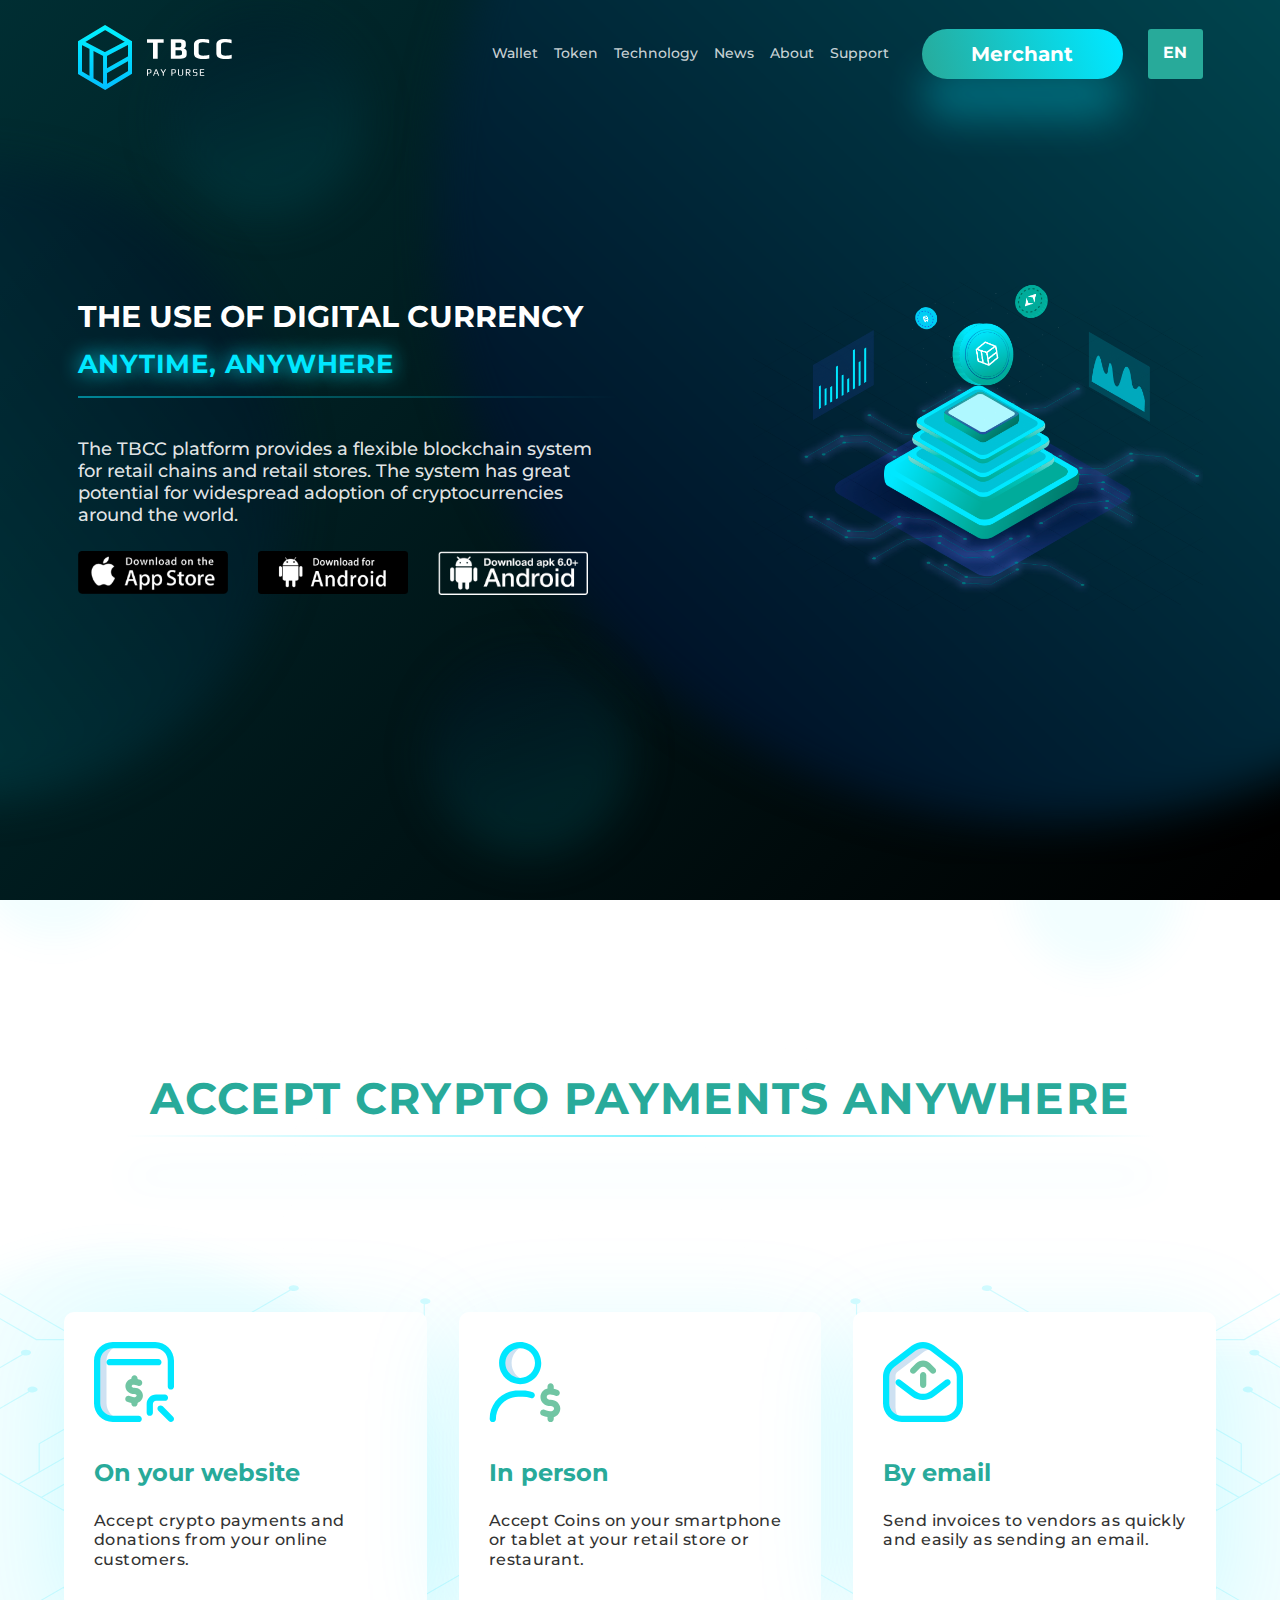
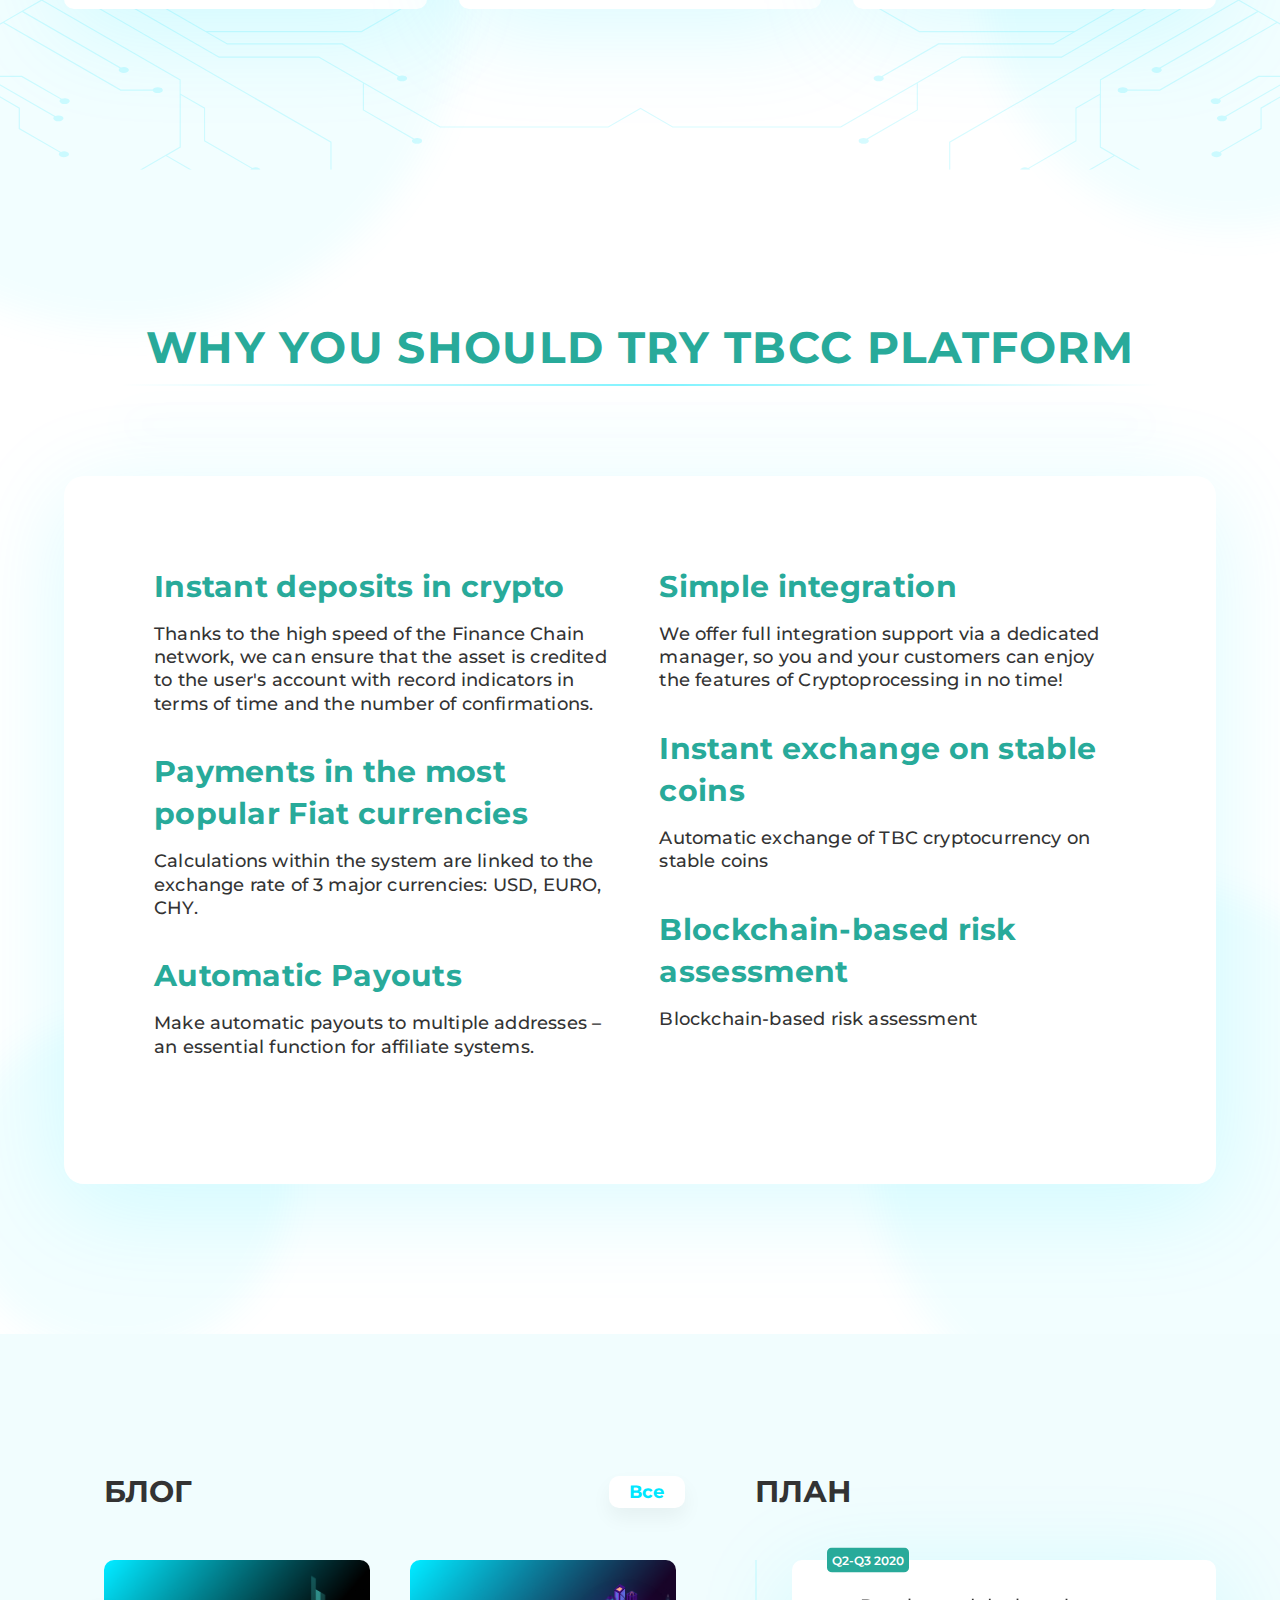
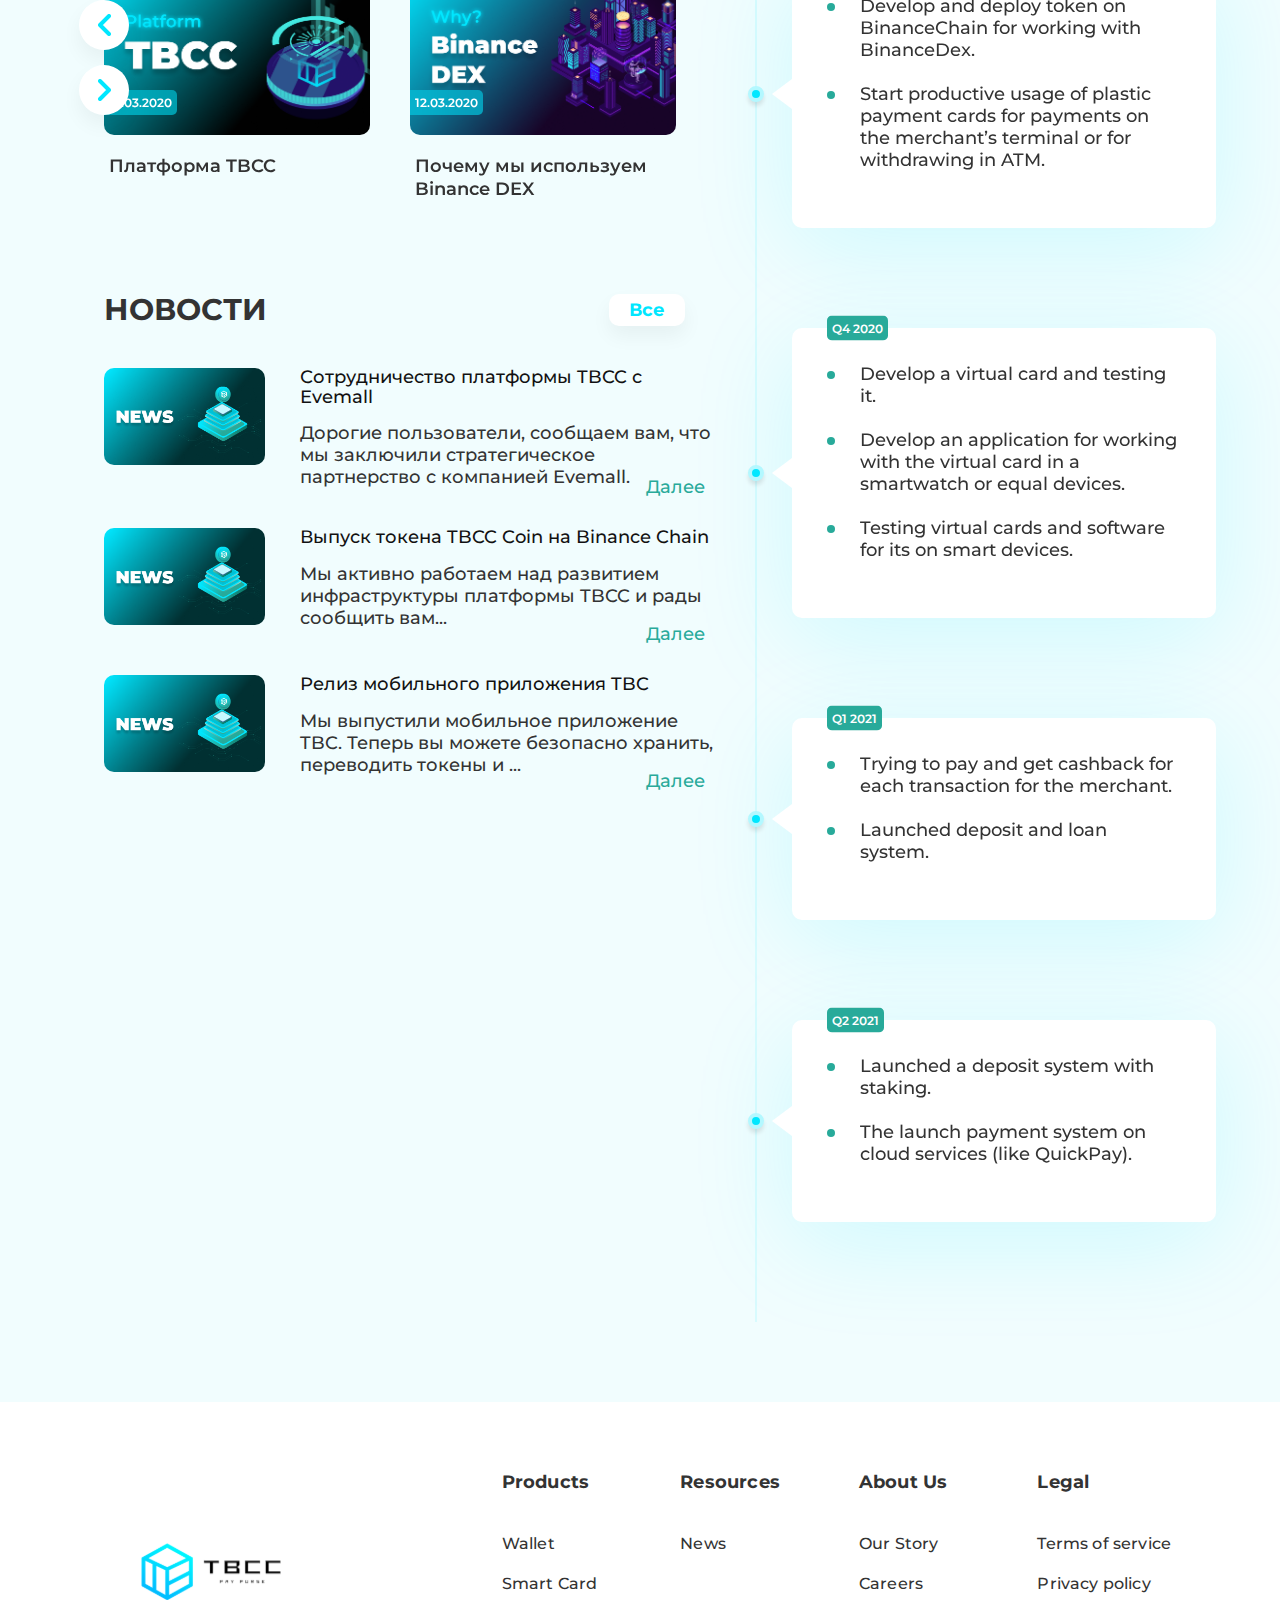
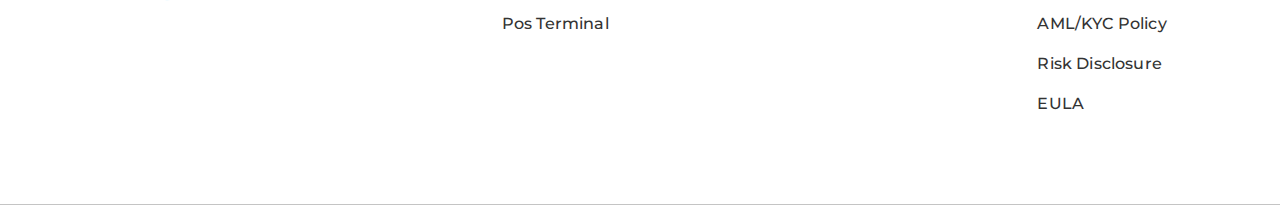
==== commit fa318b9f: "logo" ====
--- a/index.html
+++ b/index.html
@@ -457,24 +457,24 @@
 <!--                            <path fill-rule="evenodd" clip-rule="evenodd" d="M28.6393 16.4447C28.9174 16.8415 29.0748 17.3104 29.0925 17.7947C29.0999 18.2687 28.9729 18.7352 28.7263 19.1401C28.4796 19.5451 28.1235 19.872 27.6989 20.083C27.7183 20.335 27.7183 20.5881 27.6989 20.84C27.6989 24.6941 23.2083 27.8255 17.6681 27.8255C12.1279 27.8255 7.63729 24.6941 7.63729 20.84C7.61792 20.5881 7.61792 20.335 7.63729 20.083C7.30636 19.9309 7.01245 19.7088 6.77592 19.4318C6.53939 19.1549 6.36591 18.8299 6.26748 18.4792C6.16906 18.1286 6.14806 17.7608 6.20593 17.4012C6.2638 17.0416 6.39916 16.699 6.60263 16.3969C6.8061 16.0949 7.07281 15.8407 7.38429 15.652C7.69576 15.4632 8.04455 15.3445 8.40647 15.304C8.7684 15.2634 9.13481 15.3021 9.48031 15.4173C9.82581 15.5324 10.1421 15.7213 10.4074 15.9709C12.3899 14.6263 14.7223 13.8907 17.1175 13.8546L18.3907 7.8843C18.405 7.81519 18.4329 7.7496 18.4727 7.69133C18.5126 7.63307 18.5636 7.58329 18.6228 7.54488C18.682 7.50647 18.7482 7.48019 18.8177 7.46758C18.8871 7.45496 18.9584 7.45625 19.0273 7.47137L23.2427 8.31444C23.4485 7.96076 23.7737 7.69204 24.1598 7.5565C24.546 7.42097 24.9678 7.4275 25.3495 7.57493C25.7313 7.72235 26.048 8.00102 26.2428 8.36091C26.4376 8.72079 26.4977 9.13833 26.4124 9.53857C26.3271 9.93881 26.102 10.2955 25.7774 10.5447C25.4528 10.7939 25.05 10.9192 24.6413 10.8982C24.2326 10.8772 23.8448 10.7112 23.5474 10.43C23.2501 10.1488 23.0628 9.77086 23.019 9.36398L19.337 8.58973L18.2187 13.9578C20.5848 14.0086 22.8855 14.7436 24.8428 16.0741C25.1924 15.7385 25.6317 15.5113 26.1076 15.4197C26.5835 15.3281 27.0757 15.3762 27.5249 15.558C27.9741 15.7399 28.3611 16.0478 28.6393 16.4447ZM21.5818 21.2334C22.5314 21.2334 23.3012 20.4636 23.3012 19.5139C23.3012 18.5643 22.5314 17.7945 21.5818 17.7945C20.6322 17.7945 19.8624 18.5643 19.8624 19.5139C19.8624 20.4636 20.6322 21.2334 21.5818 21.2334ZM15.3314 19.5139C15.3314 20.4636 14.5616 21.2334 13.6119 21.2334C12.6623 21.2334 11.8925 20.4636 11.8925 19.5139C11.8925 18.5643 12.6623 17.7945 13.6119 17.7945C14.5616 17.7945 15.3314 18.5643 15.3314 19.5139ZM17.6165 24.6562L17.6293 24.6563L17.6334 24.6562V24.6563C18.8598 24.6637 19.7666 24.389 20.3601 24.1198C20.659 23.9842 20.8797 23.8495 21.0222 23.7518C21.0935 23.7029 21.1452 23.6633 21.1772 23.6376C21.1933 23.6248 21.2044 23.6154 21.2106 23.61L21.2156 23.6056C21.4052 23.4326 21.6991 23.4454 21.8729 23.6345C22.047 23.824 22.0346 24.1188 21.8451 24.2929L21.8443 24.2936L21.8435 24.2944L21.8414 24.2963L21.8357 24.3014L21.8185 24.3164C21.8044 24.3286 21.785 24.3448 21.7604 24.3646C21.7112 24.4041 21.6408 24.4576 21.5493 24.5204C21.3663 24.6459 21.0983 24.8084 20.7449 24.9686C20.0407 25.2879 19.002 25.5962 17.6298 25.5882C16.2529 25.5978 15.2108 25.2888 14.505 24.9687C14.1516 24.8084 13.8836 24.6459 13.7006 24.5204C13.6091 24.4577 13.5387 24.4041 13.4895 24.3646C13.4649 24.3449 13.4455 24.3286 13.4314 24.3165L13.4142 24.3014L13.4085 24.2963L13.4064 24.2944L13.4056 24.2937L13.4048 24.293C13.2153 24.1188 13.2029 23.8241 13.377 23.6346C13.5507 23.4456 13.8442 23.4327 14.0338 23.6052L14.0343 23.6057L14.0393 23.6101C14.0455 23.6154 14.0567 23.6248 14.0727 23.6377C14.1048 23.6634 14.1564 23.703 14.2277 23.7518C14.3702 23.8496 14.5909 23.9843 14.8899 24.1199C15.4833 24.389 16.3901 24.6638 17.6165 24.6563V24.6562Z" fill="white"/>-->
 <!--                        </svg>-->
 <!--                    </a>-->
-                    <a href="https://t.me/tbsswallet">
-                        <svg width="36" height="35" viewBox="0 0 36 35" fill="none" xmlns="http://www.w3.org/2000/svg">
-                            <rect x="0.82196" y="0.589111" width="34.411" height="34.411" rx="17.2055" fill="#28AA9A"/>
-                            <path fill-rule="evenodd" clip-rule="evenodd" d="M21.8524 26.3144C23.055 26.8406 23.506 25.7382 23.506 25.7382L26.6879 9.75366C26.6628 8.67633 25.2097 9.32774 25.2097 9.32774L7.39618 16.3178C7.39618 16.3178 6.54434 16.6185 6.6195 17.1446C6.69467 17.6708 7.37113 17.9213 7.37113 17.9213L11.8558 19.4246C11.8558 19.4246 13.2087 23.8591 13.4843 24.711C13.7349 25.5378 13.9604 25.5628 13.9604 25.5628C14.2109 25.663 14.4364 25.4877 14.4364 25.4877L17.3427 22.857L21.8524 26.3144ZM22.6291 12.5847C22.6291 12.5847 23.2555 12.2088 23.2304 12.5847C23.2304 12.5847 23.3306 12.6348 23.0049 12.9855C22.7043 13.2862 15.6139 19.6499 14.6619 20.5018C14.5867 20.5519 14.5366 20.627 14.5366 20.7273L14.261 23.0823C14.2109 23.3329 13.8852 23.3579 13.8101 23.1325L12.6325 19.2741C12.5824 19.1238 12.6325 18.9484 12.7828 18.8482L22.6291 12.5847Z" fill="white"/>
-                        </svg>
-                    </a>
-                    <a href="https://www.instagram.com/TBCC_Wallet/">
-                        <svg width="35" height="35" viewBox="0 0 35 35" fill="none" xmlns="http://www.w3.org/2000/svg">
-                            <rect x="0.23288" y="0.589111" width="34.411" height="34.411" rx="17.2055" fill="#28AA9A"/>
-                            <path d="M13.8549 17.7947C13.8549 15.8151 15.4592 14.2099 17.4388 14.2099C19.4184 14.2099 21.0235 15.8151 21.0235 17.7947C21.0235 19.7743 19.4184 21.3794 17.4388 21.3794C15.4592 21.3794 13.8549 19.7743 13.8549 17.7947ZM11.917 17.7947C11.917 20.8444 14.3891 23.3164 17.4388 23.3164C20.4885 23.3164 22.9605 20.8444 22.9605 17.7947C22.9605 14.745 20.4885 12.2729 17.4388 12.2729C14.3891 12.2729 11.917 14.745 11.917 17.7947ZM21.8887 12.054C21.8886 12.3092 21.9642 12.5587 22.1059 12.771C22.2476 12.9833 22.4491 13.1487 22.6848 13.2465C22.9206 13.3443 23.18 13.3699 23.4304 13.3202C23.6807 13.2705 23.9107 13.1477 24.0912 12.9673C24.2718 12.7869 24.3948 12.5571 24.4447 12.3068C24.4945 12.0565 24.4691 11.797 24.3715 11.5612C24.2739 11.3253 24.1086 11.1237 23.8965 10.9819C23.6843 10.84 23.4349 10.7642 23.1797 10.7641H23.1791C22.837 10.7643 22.509 10.9002 22.267 11.142C22.0251 11.3839 21.889 11.7119 21.8887 12.054ZM13.0944 26.5477C12.046 26.5 11.4761 26.3253 11.0975 26.1778C10.5954 25.9823 10.2372 25.7495 9.86055 25.3734C9.48392 24.9973 9.25079 24.6395 9.05619 24.1374C8.90857 23.7589 8.73393 23.1889 8.68627 22.1404C8.63414 21.0069 8.62373 20.6665 8.62373 17.7948C8.62373 14.9231 8.635 14.5835 8.68627 13.4491C8.73402 12.4007 8.90995 11.8318 9.05619 11.4521C9.25165 10.9501 9.48444 10.5919 9.86055 10.2152C10.2367 9.83861 10.5945 9.60548 11.0975 9.41088C11.476 9.26326 12.046 9.08863 13.0944 9.04097C14.2279 8.98883 14.5684 8.97842 17.4388 8.97842C20.3092 8.97842 20.65 8.98969 21.7845 9.04097C22.8329 9.08871 23.4018 9.26464 23.7814 9.41088C24.2835 9.60548 24.6417 9.83913 25.0183 10.2152C25.3949 10.5914 25.6272 10.9501 25.8227 11.4521C25.9703 11.8307 26.1449 12.4007 26.1926 13.4491C26.2447 14.5835 26.2551 14.9231 26.2551 17.7948C26.2551 20.6665 26.2447 21.006 26.1926 22.1404C26.1448 23.1889 25.9694 23.7587 25.8227 24.1374C25.6272 24.6395 25.3944 24.9977 25.0183 25.3734C24.6422 25.7492 24.2835 25.9823 23.7814 26.1778C23.4029 26.3254 22.8329 26.5001 21.7845 26.5477C20.651 26.5998 20.3105 26.6103 17.4388 26.6103C14.5671 26.6103 14.2276 26.5998 13.0944 26.5477ZM13.0054 7.10638C11.8606 7.15852 11.0784 7.34003 10.3952 7.60586C9.68772 7.88037 9.0888 8.24865 8.4903 8.8462C7.89181 9.44375 7.52447 10.0436 7.24996 10.7511C6.98414 11.4347 6.80262 12.2165 6.75049 13.3613C6.69749 14.5078 6.68536 14.8744 6.68536 17.7947C6.68536 20.715 6.69749 21.0815 6.75049 22.2281C6.80262 23.373 6.98414 24.1547 7.24996 24.8383C7.52447 25.5453 7.8919 26.1459 8.4903 26.7432C9.08871 27.3405 9.68772 27.7082 10.3952 27.9835C11.0796 28.2493 11.8606 28.4309 13.0054 28.483C14.1525 28.5351 14.5185 28.5481 17.4388 28.5481C20.3591 28.5481 20.7256 28.536 21.8722 28.483C23.0171 28.4309 23.7988 28.2493 24.4824 27.9835C25.1894 27.7082 25.7888 27.3407 26.3873 26.7432C26.9858 26.1456 27.3523 25.5453 27.6276 24.8383C27.8934 24.1547 28.0758 23.3729 28.1271 22.2281C28.1792 21.0807 28.1914 20.715 28.1914 17.7947C28.1914 14.8744 28.1792 14.5078 28.1271 13.3613C28.075 12.2164 27.8934 11.4342 27.6276 10.7511C27.3523 10.044 26.9848 9.44469 26.3873 8.8462C25.7897 8.24771 25.1894 7.88037 24.4832 7.60586C23.7988 7.34003 23.017 7.15765 21.8731 7.10638C20.7265 7.05425 20.3599 7.04126 17.4396 7.04126C14.5194 7.04126 14.1525 7.05339 13.0054 7.10638Z" fill="white"/>
-                        </svg>
-                    </a>
-                    <a href="https://twitter.com/TbccW">
-                        <svg width="36" height="35" viewBox="0 0 36 35" fill="none" xmlns="http://www.w3.org/2000/svg">
-                            <rect x="0.64386" y="0.589111" width="34.411" height="34.411" rx="17.2055" fill="#28AA9A"/>
-                            <path d="M26.2818 14.0756C26.2818 14.2638 26.2818 14.452 26.2818 14.6133C26.2818 20.1782 22.0342 26.6034 14.2917 26.6034C11.8991 26.6034 9.69465 25.9044 7.81281 24.7215C8.13541 24.7484 8.48489 24.7753 8.8075 24.7753C10.77 24.7753 12.5981 24.1032 14.0498 22.9741C12.1948 22.9472 10.6356 21.7106 10.1248 20.0438C10.3936 20.0976 10.6356 20.1244 10.9313 20.1244C11.3077 20.1244 11.684 20.0707 12.0335 19.9631C10.0979 19.5868 8.6462 17.8931 8.6462 15.85C8.6462 15.8231 8.6462 15.8231 8.6462 15.7962C9.21075 16.1188 9.85596 16.307 10.5549 16.3339C9.42582 15.5811 8.67308 14.2907 8.67308 12.8121C8.67308 12.0325 8.88815 11.3066 9.23763 10.6883C11.3077 13.2423 14.4262 14.909 17.921 15.0972C17.8404 14.8015 17.8135 14.452 17.8135 14.1294C17.8135 11.7905 19.6953 9.90869 22.0342 9.90869C23.244 9.90869 24.3462 10.4195 25.0989 11.226C26.0667 11.0378 26.9539 10.6883 27.7873 10.2044C27.4647 11.1991 26.7926 12.0056 25.9323 12.5433C26.7926 12.4357 27.5991 12.2207 28.3518 11.8712C27.8142 12.7315 27.1152 13.4842 26.2818 14.0756Z" fill="white"/>
-                        </svg>
-                    </a>
+<!--                    <a href="https://t.me/tbsswallet">-->
+<!--                        <svg width="36" height="35" viewBox="0 0 36 35" fill="none" xmlns="http://www.w3.org/2000/svg">-->
+<!--                            <rect x="0.82196" y="0.589111" width="34.411" height="34.411" rx="17.2055" fill="#28AA9A"/>-->
+<!--                            <path fill-rule="evenodd" clip-rule="evenodd" d="M21.8524 26.3144C23.055 26.8406 23.506 25.7382 23.506 25.7382L26.6879 9.75366C26.6628 8.67633 25.2097 9.32774 25.2097 9.32774L7.39618 16.3178C7.39618 16.3178 6.54434 16.6185 6.6195 17.1446C6.69467 17.6708 7.37113 17.9213 7.37113 17.9213L11.8558 19.4246C11.8558 19.4246 13.2087 23.8591 13.4843 24.711C13.7349 25.5378 13.9604 25.5628 13.9604 25.5628C14.2109 25.663 14.4364 25.4877 14.4364 25.4877L17.3427 22.857L21.8524 26.3144ZM22.6291 12.5847C22.6291 12.5847 23.2555 12.2088 23.2304 12.5847C23.2304 12.5847 23.3306 12.6348 23.0049 12.9855C22.7043 13.2862 15.6139 19.6499 14.6619 20.5018C14.5867 20.5519 14.5366 20.627 14.5366 20.7273L14.261 23.0823C14.2109 23.3329 13.8852 23.3579 13.8101 23.1325L12.6325 19.2741C12.5824 19.1238 12.6325 18.9484 12.7828 18.8482L22.6291 12.5847Z" fill="white"/>-->
+<!--                        </svg>-->
+<!--                    </a>-->
+<!--                    <a href="https://www.instagram.com/TBCC_Wallet/">-->
+<!--                        <svg width="35" height="35" viewBox="0 0 35 35" fill="none" xmlns="http://www.w3.org/2000/svg">-->
+<!--                            <rect x="0.23288" y="0.589111" width="34.411" height="34.411" rx="17.2055" fill="#28AA9A"/>-->
+<!--                            <path d="M13.8549 17.7947C13.8549 15.8151 15.4592 14.2099 17.4388 14.2099C19.4184 14.2099 21.0235 15.8151 21.0235 17.7947C21.0235 19.7743 19.4184 21.3794 17.4388 21.3794C15.4592 21.3794 13.8549 19.7743 13.8549 17.7947ZM11.917 17.7947C11.917 20.8444 14.3891 23.3164 17.4388 23.3164C20.4885 23.3164 22.9605 20.8444 22.9605 17.7947C22.9605 14.745 20.4885 12.2729 17.4388 12.2729C14.3891 12.2729 11.917 14.745 11.917 17.7947ZM21.8887 12.054C21.8886 12.3092 21.9642 12.5587 22.1059 12.771C22.2476 12.9833 22.4491 13.1487 22.6848 13.2465C22.9206 13.3443 23.18 13.3699 23.4304 13.3202C23.6807 13.2705 23.9107 13.1477 24.0912 12.9673C24.2718 12.7869 24.3948 12.5571 24.4447 12.3068C24.4945 12.0565 24.4691 11.797 24.3715 11.5612C24.2739 11.3253 24.1086 11.1237 23.8965 10.9819C23.6843 10.84 23.4349 10.7642 23.1797 10.7641H23.1791C22.837 10.7643 22.509 10.9002 22.267 11.142C22.0251 11.3839 21.889 11.7119 21.8887 12.054ZM13.0944 26.5477C12.046 26.5 11.4761 26.3253 11.0975 26.1778C10.5954 25.9823 10.2372 25.7495 9.86055 25.3734C9.48392 24.9973 9.25079 24.6395 9.05619 24.1374C8.90857 23.7589 8.73393 23.1889 8.68627 22.1404C8.63414 21.0069 8.62373 20.6665 8.62373 17.7948C8.62373 14.9231 8.635 14.5835 8.68627 13.4491C8.73402 12.4007 8.90995 11.8318 9.05619 11.4521C9.25165 10.9501 9.48444 10.5919 9.86055 10.2152C10.2367 9.83861 10.5945 9.60548 11.0975 9.41088C11.476 9.26326 12.046 9.08863 13.0944 9.04097C14.2279 8.98883 14.5684 8.97842 17.4388 8.97842C20.3092 8.97842 20.65 8.98969 21.7845 9.04097C22.8329 9.08871 23.4018 9.26464 23.7814 9.41088C24.2835 9.60548 24.6417 9.83913 25.0183 10.2152C25.3949 10.5914 25.6272 10.9501 25.8227 11.4521C25.9703 11.8307 26.1449 12.4007 26.1926 13.4491C26.2447 14.5835 26.2551 14.9231 26.2551 17.7948C26.2551 20.6665 26.2447 21.006 26.1926 22.1404C26.1448 23.1889 25.9694 23.7587 25.8227 24.1374C25.6272 24.6395 25.3944 24.9977 25.0183 25.3734C24.6422 25.7492 24.2835 25.9823 23.7814 26.1778C23.4029 26.3254 22.8329 26.5001 21.7845 26.5477C20.651 26.5998 20.3105 26.6103 17.4388 26.6103C14.5671 26.6103 14.2276 26.5998 13.0944 26.5477ZM13.0054 7.10638C11.8606 7.15852 11.0784 7.34003 10.3952 7.60586C9.68772 7.88037 9.0888 8.24865 8.4903 8.8462C7.89181 9.44375 7.52447 10.0436 7.24996 10.7511C6.98414 11.4347 6.80262 12.2165 6.75049 13.3613C6.69749 14.5078 6.68536 14.8744 6.68536 17.7947C6.68536 20.715 6.69749 21.0815 6.75049 22.2281C6.80262 23.373 6.98414 24.1547 7.24996 24.8383C7.52447 25.5453 7.8919 26.1459 8.4903 26.7432C9.08871 27.3405 9.68772 27.7082 10.3952 27.9835C11.0796 28.2493 11.8606 28.4309 13.0054 28.483C14.1525 28.5351 14.5185 28.5481 17.4388 28.5481C20.3591 28.5481 20.7256 28.536 21.8722 28.483C23.0171 28.4309 23.7988 28.2493 24.4824 27.9835C25.1894 27.7082 25.7888 27.3407 26.3873 26.7432C26.9858 26.1456 27.3523 25.5453 27.6276 24.8383C27.8934 24.1547 28.0758 23.3729 28.1271 22.2281C28.1792 21.0807 28.1914 20.715 28.1914 17.7947C28.1914 14.8744 28.1792 14.5078 28.1271 13.3613C28.075 12.2164 27.8934 11.4342 27.6276 10.7511C27.3523 10.044 26.9848 9.44469 26.3873 8.8462C25.7897 8.24771 25.1894 7.88037 24.4832 7.60586C23.7988 7.34003 23.017 7.15765 21.8731 7.10638C20.7265 7.05425 20.3599 7.04126 17.4396 7.04126C14.5194 7.04126 14.1525 7.05339 13.0054 7.10638Z" fill="white"/>-->
+<!--                        </svg>-->
+<!--                    </a>-->
+<!--                    <a href="https://twitter.com/TbccW">-->
+<!--                        <svg width="36" height="35" viewBox="0 0 36 35" fill="none" xmlns="http://www.w3.org/2000/svg">-->
+<!--                            <rect x="0.64386" y="0.589111" width="34.411" height="34.411" rx="17.2055" fill="#28AA9A"/>-->
+<!--                            <path d="M26.2818 14.0756C26.2818 14.2638 26.2818 14.452 26.2818 14.6133C26.2818 20.1782 22.0342 26.6034 14.2917 26.6034C11.8991 26.6034 9.69465 25.9044 7.81281 24.7215C8.13541 24.7484 8.48489 24.7753 8.8075 24.7753C10.77 24.7753 12.5981 24.1032 14.0498 22.9741C12.1948 22.9472 10.6356 21.7106 10.1248 20.0438C10.3936 20.0976 10.6356 20.1244 10.9313 20.1244C11.3077 20.1244 11.684 20.0707 12.0335 19.9631C10.0979 19.5868 8.6462 17.8931 8.6462 15.85C8.6462 15.8231 8.6462 15.8231 8.6462 15.7962C9.21075 16.1188 9.85596 16.307 10.5549 16.3339C9.42582 15.5811 8.67308 14.2907 8.67308 12.8121C8.67308 12.0325 8.88815 11.3066 9.23763 10.6883C11.3077 13.2423 14.4262 14.909 17.921 15.0972C17.8404 14.8015 17.8135 14.452 17.8135 14.1294C17.8135 11.7905 19.6953 9.90869 22.0342 9.90869C23.244 9.90869 24.3462 10.4195 25.0989 11.226C26.0667 11.0378 26.9539 10.6883 27.7873 10.2044C27.4647 11.1991 26.7926 12.0056 25.9323 12.5433C26.7926 12.4357 27.5991 12.2207 28.3518 11.8712C27.8142 12.7315 27.1152 13.4842 26.2818 14.0756Z" fill="white"/>-->
+<!--                        </svg>-->
+<!--                    </a>-->
                 </div>
             </div>
             <div class="footer-nav">
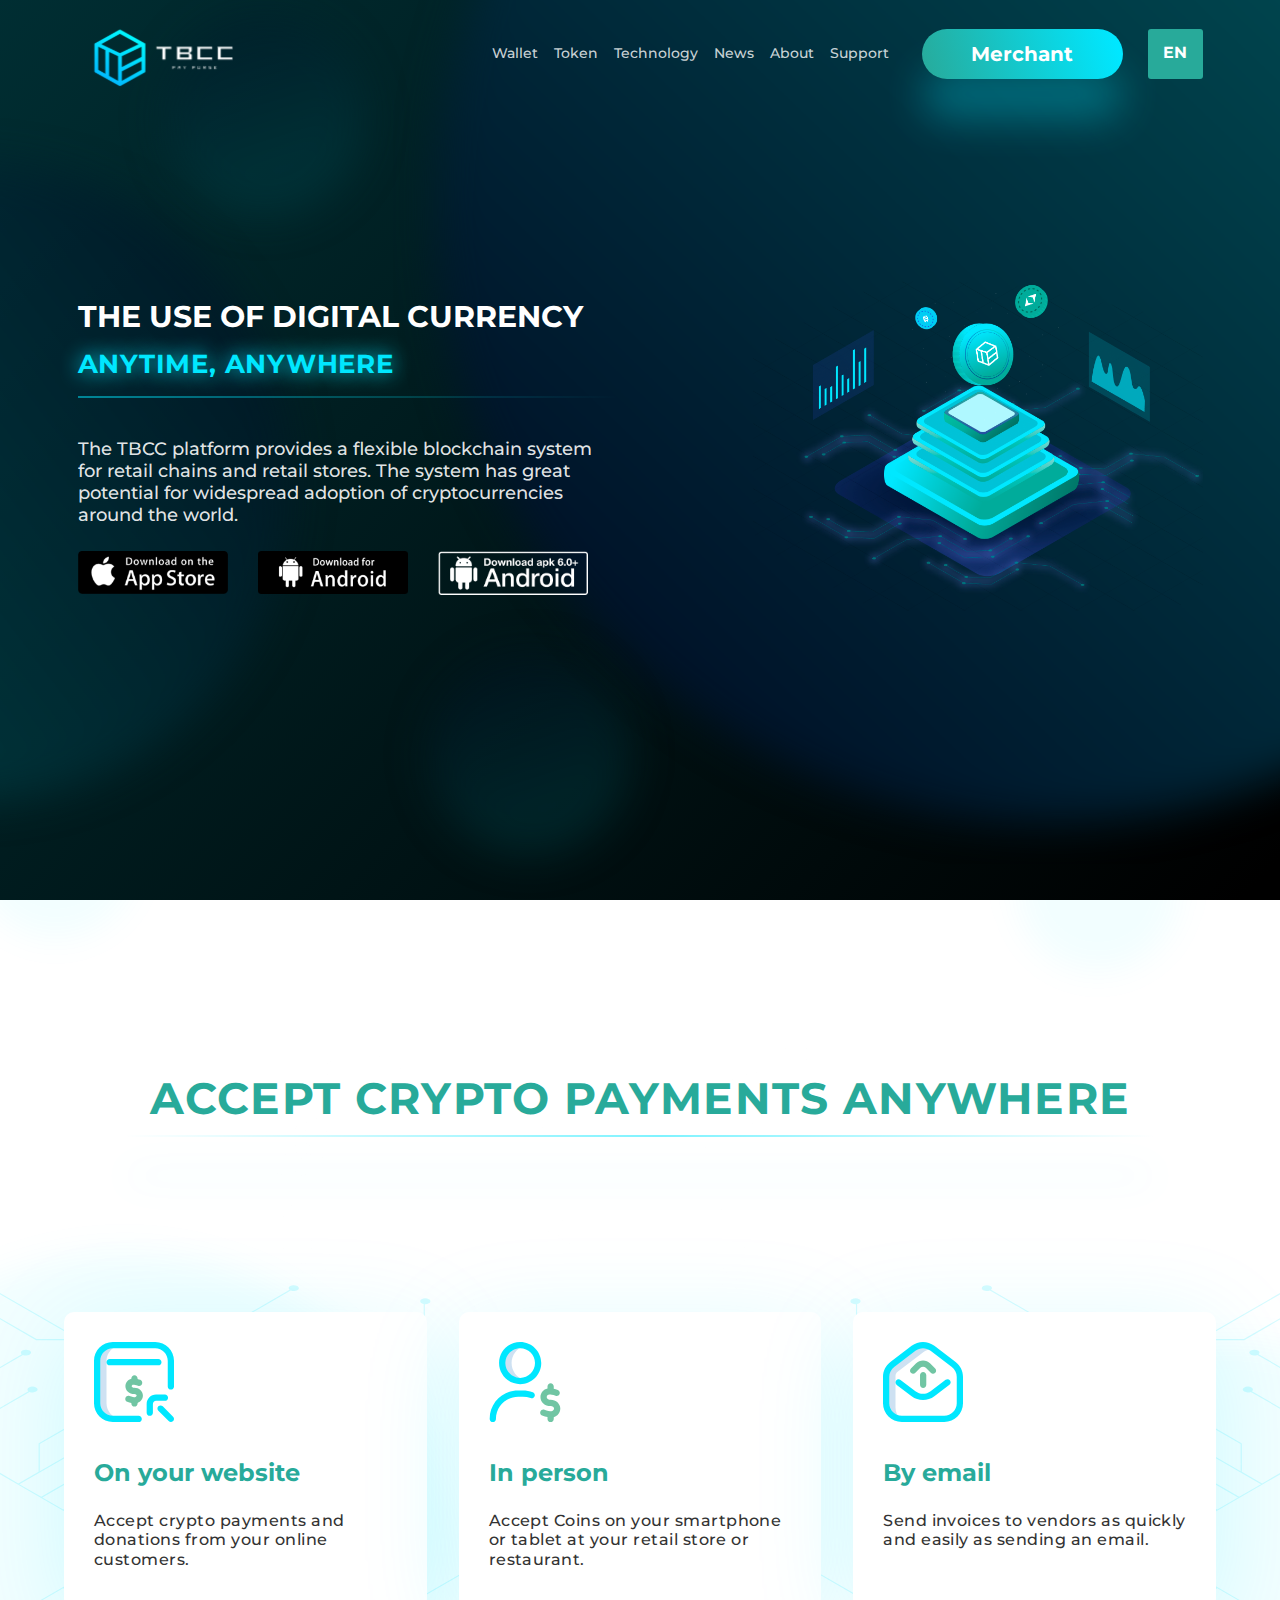
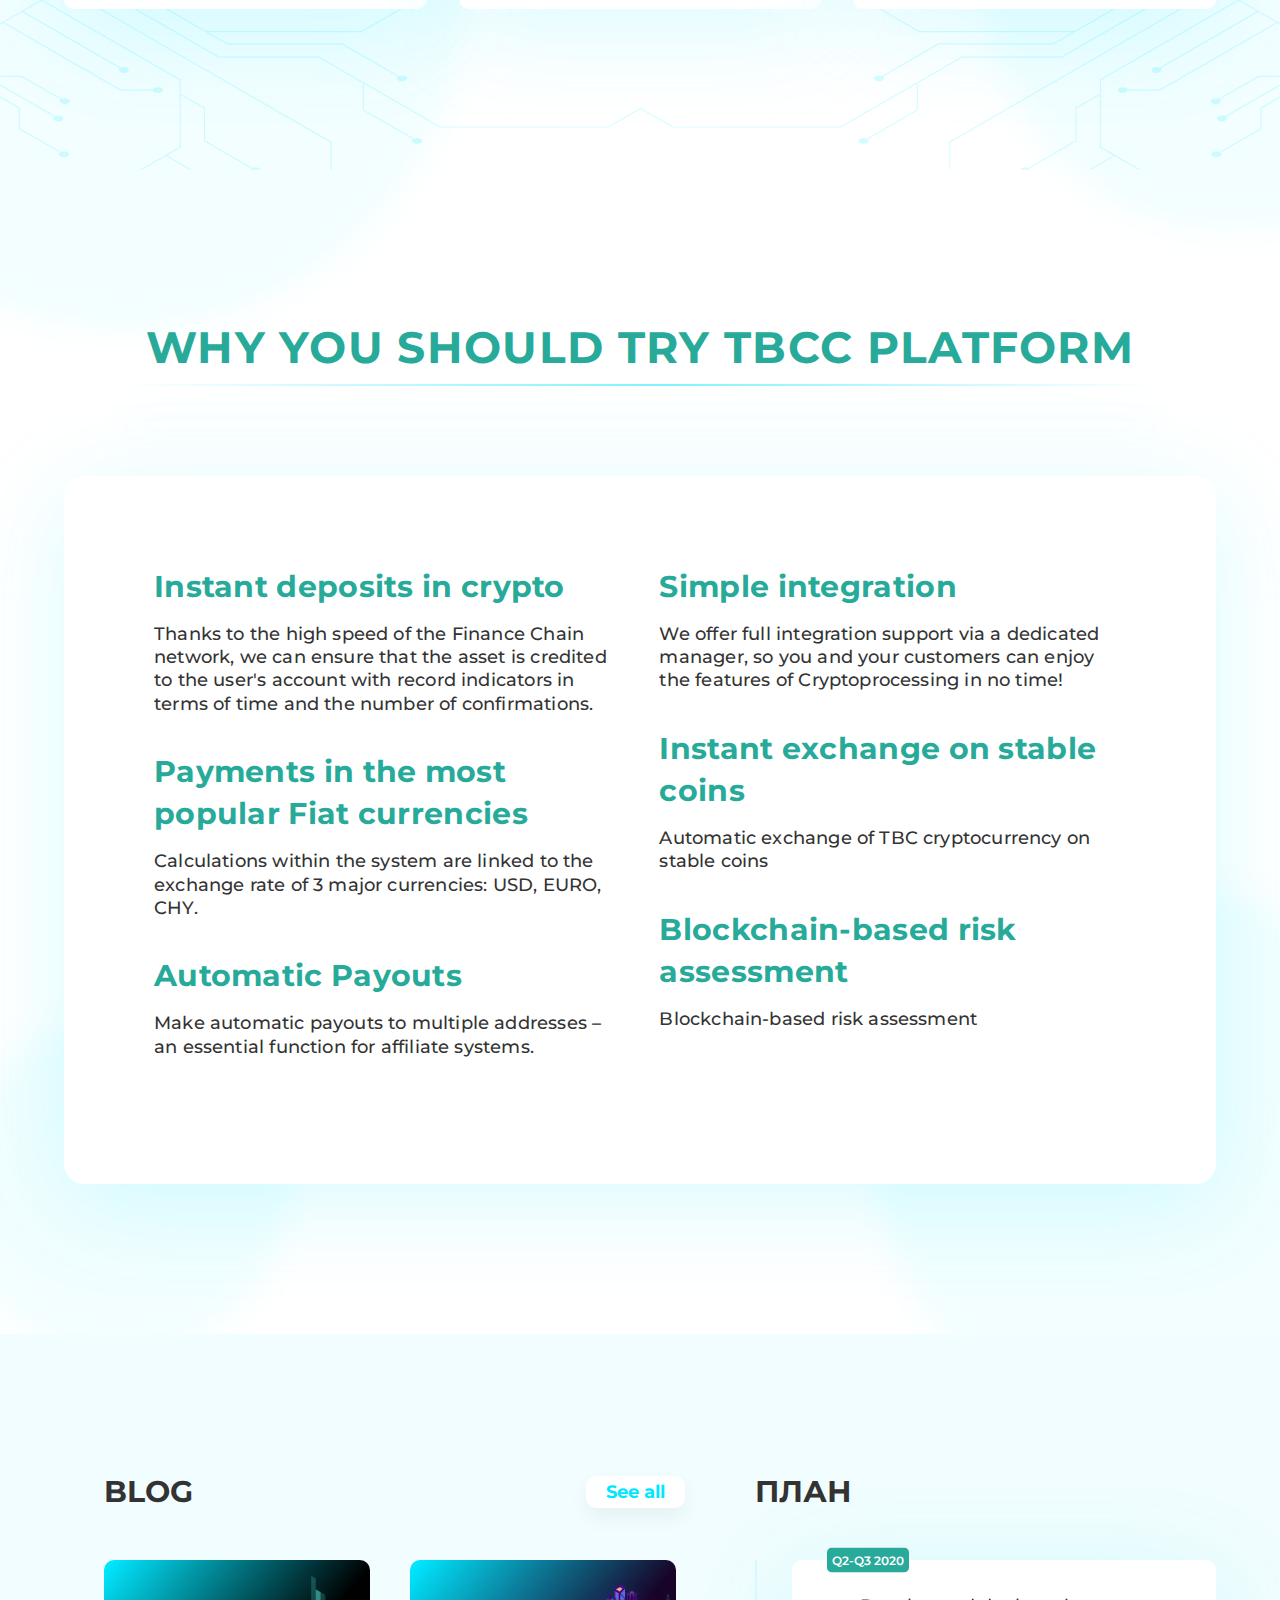
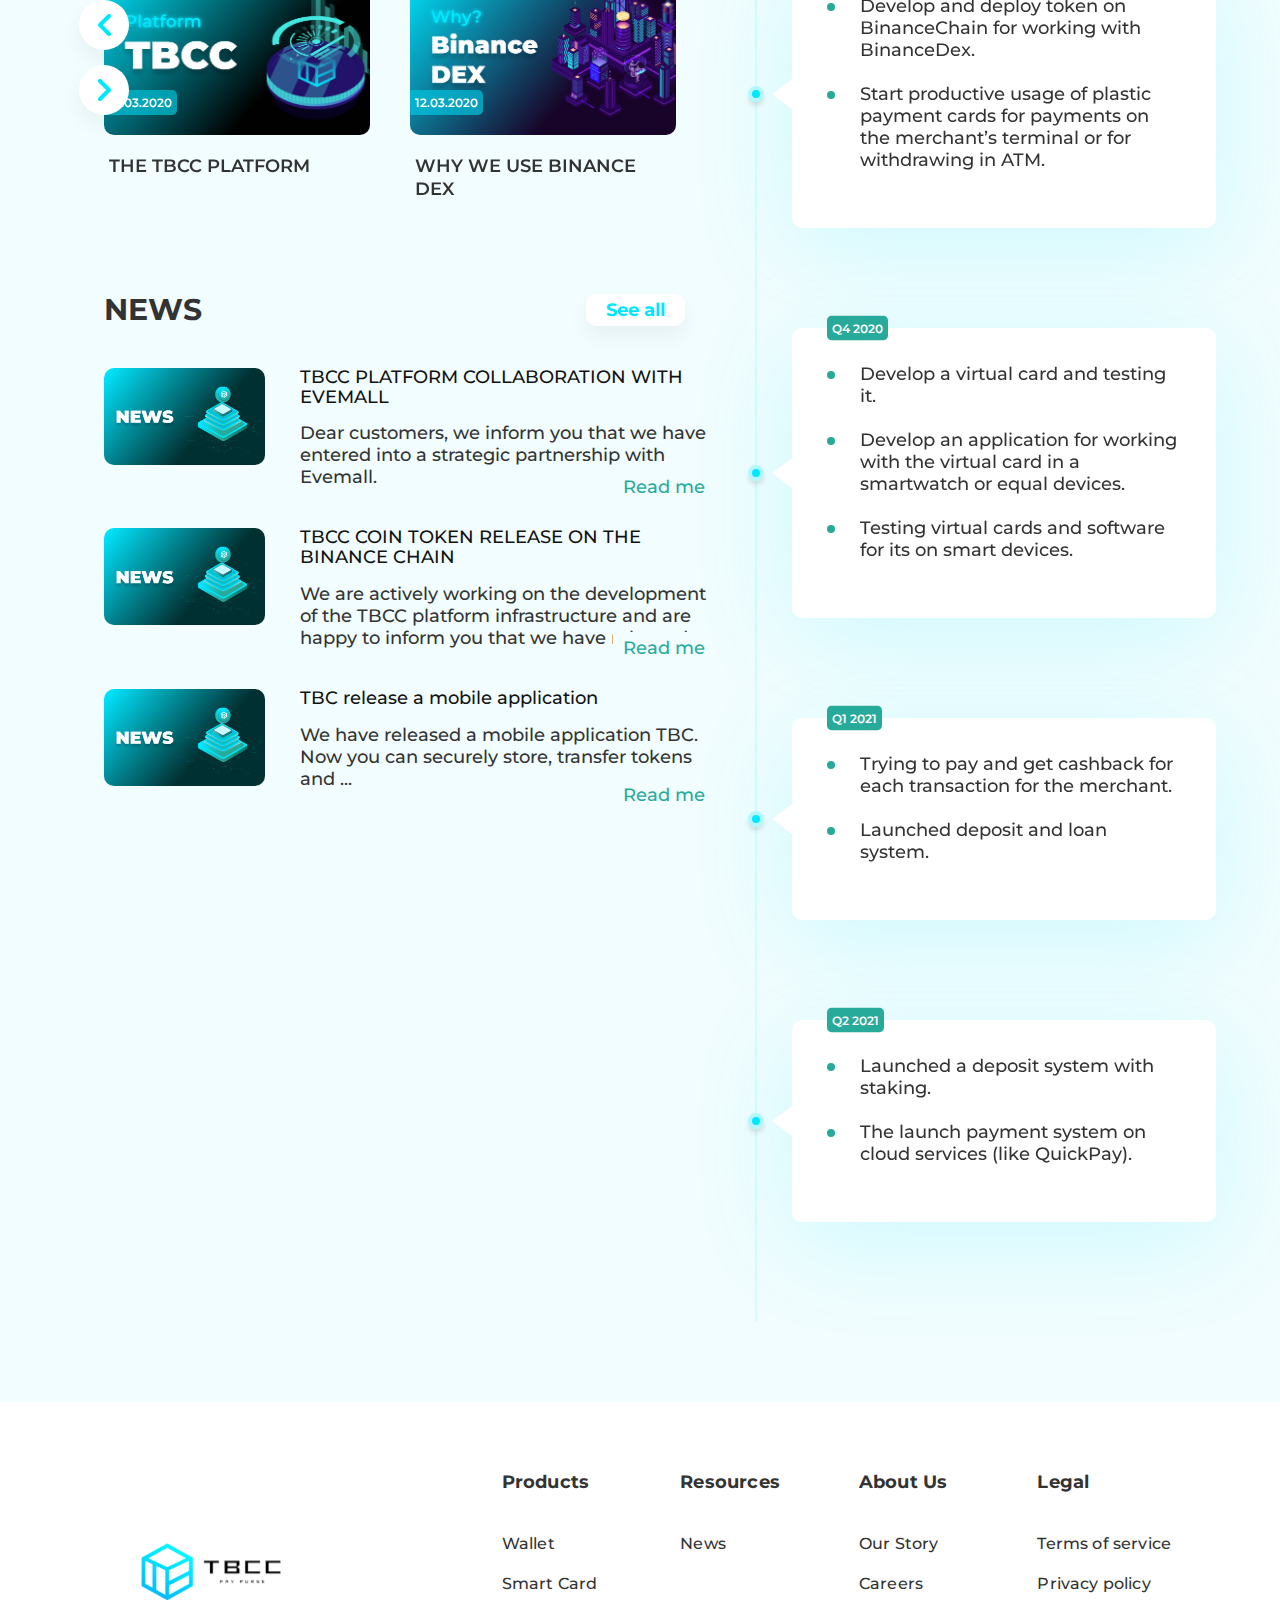
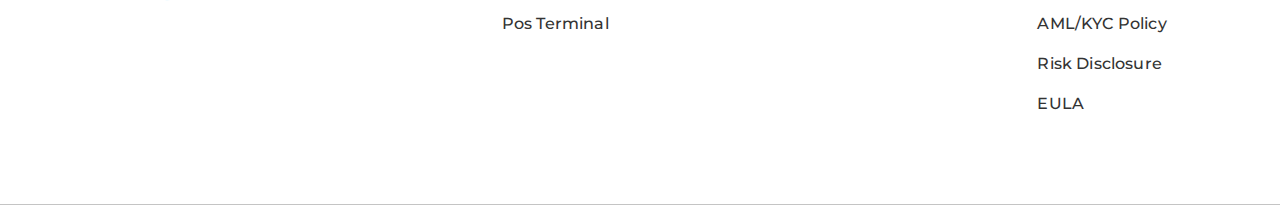
==== commit e59b8100: "wallet" ====
--- a/index.html
+++ b/index.html
@@ -310,8 +310,8 @@
             <div class="changing-block">
                 <div class="blog-main-block">
                     <div class="button-box">
-                        <h3>Блог</h3>
-                        <a href="#" class="btn-mm">Все</a>
+                        <h3>Blog</h3>
+                        <a href="news.html" class="btn-mm">See all</a>
                     </div>
                     <div class="post-carousel-wrap">
                         <div class="post-nav-box carousel-nav-box">
@@ -330,7 +330,7 @@
                                     </div>
                                     <img src="img/banner1.png" alt="">
                                 </div>
-                                <p>Платформа TBCC</p>
+                                <p>THE TBCC PLATFORM</p>
                             </a>
                             <a href="article/article2.html" class="post-carousel-item">
                                 <div class="post-item">
@@ -339,14 +339,23 @@
                                     </div>
                                     <img src="img/banner2.png" alt="">
                                 </div>
-                                <p>Почему мы используем Binance DEX</p>
+                                <p>WHY WE USE BINANCE DEX</p>
+                            </a>
+                            <a href="article/article3.html" class="post-carousel-item">
+                                <div class="post-item">
+                                    <div class="shild">
+                                        12.03.2020
+                                    </div>
+                                    <img src="img/banner2.png" alt="">
+                                </div>
+                                <p>WHY WE USE BINANCE DEX</p>
                             </a>
                         </div>
                     </div>
                 </div>
                 <div class="button-box">
-                    <h3>Новости</h3>
-                    <a href="#" class="btn-mm">Все</a>
+                    <h3>News</h3>
+                    <a href="news.html" class="btn-mm">See all</a>
                 </div>
                 <div class="news-main-block">
                     <div class="news__item">
@@ -355,12 +364,13 @@
                         </a>
                         <div class="desc">
                             <div class="news-name">
-                                Сотрудничество платформы TBCC с Evemall
+                                TBCC PLATFORM COLLABORATION WITH EVEMALL
                             </div>
                             <p>
-                                Дорогие пользователи, сообщаем вам, что мы заключили стратегическое партнерство с компанией Evemall.          </p>
+                                Dear customers, we inform you that we have entered into a strategic partnership with Evemall.
+                            </p>
                         </div>
-                        <a href="article/news1.html" class="link-text">Далее</a>
+                        <a href="article/news1.html" class="link-text">Read me</a>
                     </div>
                     <div class="news__item">
                         <a href="article/news2.html" class="post-item">
@@ -368,12 +378,12 @@
                         </a>
                         <div class="desc">
                             <div class="news-name">
-                                Выпуск токена TBCC Coin на Binance Chain
+                                TBCC COIN TOKEN RELEASE ON THE BINANCE CHAIN
                             </div>
                             <p>
-                                Мы активно работаем над развитием инфраструктуры платформы TBCC и рады сообщить вам...</p>
+                                We are actively working on the development of the TBCC platform infrastructure and are happy to inform you that we have released...                            </p>
                         </div>
-                        <a href="article/news2.html" class="link-text">Далее</a>
+                        <a href="article/news2.html" class="link-text">Read me</a>
                     </div>
                     <div class="news__item">
                         <a href="article/news3.html" class="post-item">
@@ -381,12 +391,13 @@
                         </a>
                         <div class="desc">
                             <div class="news-name">
-                                Релиз мобильного приложения TBC
+                                TBC release a mobile application
                             </div>
                             <p>
-                                Мы выпустили мобильное приложение TBC. Теперь вы можете безопасно хранить, переводить токены и ...</p>
+                                We have released a mobile application TBC. Now you can securely store, transfer tokens and ...
+                            </p>
                         </div>
-                        <a href="article/news3.html" class="link-text">Далее</a>
+                        <a href="article/news3.html" class="link-text">Read me</a>
                     </div>
                 </div>
             </div>
@@ -511,5 +522,9 @@
     <script src="js/bootstrap.min.js"></script>
     <script src="js/slick.min.js"></script>
     <script src="js/scripts.js"></script>
+    <script type="text/javascript" > (function(m,e,t,r,i,k,a){m[i]=m[i]||function(){(m[i].a=m[i].a||[]).push(arguments)}; m[i].l=1*new Date();k=e.createElement(t),a=e.getElementsByTagName(t)[0],k.async=1,k.src=r,a.parentNode.insertBefore(k,a)}) (window, document, "script", "https://mc.yandex.ru/metrika/tag.js", "ym"); ym(61693132, "init", { clickmap:true, trackLinks:true, accurateTrackBounce:true, webvisor:true }); </script> <noscript><div>
+        <img src="https://mc.yandex.ru/watch/61693132" style="position:absolute; left:-9999px;" alt="" />
+    </div>
+    </noscript>
   </body>
 </html>
--- a/css/style.css
+++ b/css/style.css
@@ -1496,6 +1496,10 @@
     font-size: 22px;
     margin-top: 25px;
     margin-bottom: 15px; }
+  article h5 {
+    font-size: 20px;
+    margin-top: 20px;
+    margin-bottom: 15px; }
 
 .news-name {
   font-family: 'Montserrat', sans-serif;
